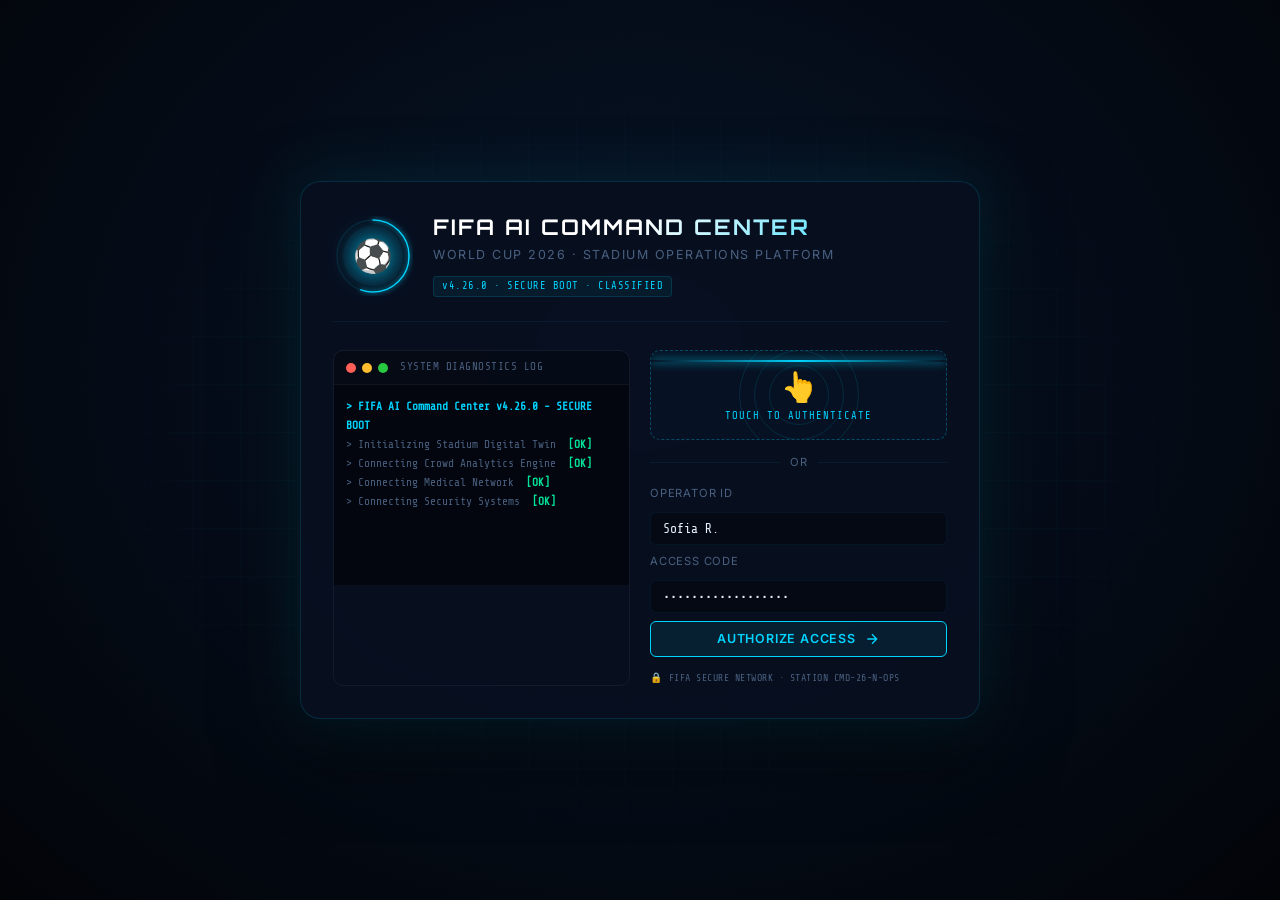
==== index.html @ 42878beb "first commit" ====
<!DOCTYPE html>
<html lang="en">
<head>
  <meta charset="UTF-8">
  <meta name="viewport" content="width=device-width, initial-scale=1.0">
  <meta name="description" content="FIFA AI Command Center — Intelligent Stadium Operations Platform for FIFA World Cup 2026. Real-time AI-powered crowd analytics, security, emergency response, and fan services.">
  <meta name="theme-color" content="#050811">
  <title>FIFA AI Command Center · Stadium Operations Platform 2026</title>
  <link rel="stylesheet" href="./css/style.css">
  <link rel="preconnect" href="https://fonts.googleapis.com">
  <link rel="preconnect" href="https://fonts.gstatic.com" crossorigin>
  <link href="https://fonts.googleapis.com/css2?family=Inter:wght@300;400;500;600;700;800&family=Share+Tech+Mono&family=Orbitron:wght@400;600;700;900&display=swap" rel="stylesheet">
</head>
<body>

  <!-- ============================================ -->
  <!-- BOOT SEQUENCE OVERLAY -->
  <!-- ============================================ -->
  <div id="boot-screen" class="boot-screen" role="dialog" aria-modal="true" aria-label="System authentication">
    <div class="boot-bg-grid" aria-hidden="true"></div>
    <div class="boot-particles" aria-hidden="true" id="boot-particles"></div>

    <div class="boot-container">
      <!-- Header -->
      <div class="boot-header">
        <div class="boot-logo-ring" aria-hidden="true">
          <div class="boot-logo-inner">
            <span class="boot-logo-icon">⚽</span>
          </div>
          <svg class="boot-ring-svg" viewBox="0 0 120 120" aria-hidden="true">
            <circle cx="60" cy="60" r="54" class="boot-ring-track"/>
            <circle cx="60" cy="60" r="54" class="boot-ring-progress" id="boot-ring-progress"/>
          </svg>
        </div>
        <div class="boot-header-text">
          <h1 class="boot-title">FIFA AI COMMAND CENTER</h1>
          <p class="boot-subtitle">WORLD CUP 2026 · STADIUM OPERATIONS PLATFORM</p>
          <div class="boot-version-tag">v4.26.0 · SECURE BOOT · CLASSIFIED</div>
        </div>
      </div>

      <!-- Body: Terminal + Controls -->
      <div class="boot-body">
        <!-- Terminal log -->
        <div class="boot-terminal-wrapper">
          <div class="boot-terminal-header">
            <span class="terminal-dot red"></span>
            <span class="terminal-dot yellow"></span>
            <span class="terminal-dot green"></span>
            <span class="terminal-title">SYSTEM DIAGNOSTICS LOG</span>
          </div>
          <div class="boot-terminal" id="boot-log-terminal" role="log" aria-live="polite">
            <div class="terminal-init-line">&gt; FIFA Security Module initialized. Awaiting biometric authorization...</div>
          </div>
        </div>

        <!-- Auth controls -->
        <div class="boot-controls-wrapper">
          <!-- Biometric scanner -->
          <button class="biometric-scanner-btn" id="boot-biometric-btn" aria-label="Activate biometric fingerprint scanner to authorize access">
            <div class="biometric-rings" aria-hidden="true">
              <div class="bio-ring bio-ring-1"></div>
              <div class="bio-ring bio-ring-2"></div>
              <div class="bio-ring bio-ring-3"></div>
            </div>
            <span class="scan-finger-icon" aria-hidden="true">👆</span>
            <div class="scanner-bar" aria-hidden="true"></div>
            <span class="scanner-text">TOUCH TO AUTHENTICATE</span>
          </button>

          <div class="boot-divider">
            <span>OR</span>
          </div>

          <!-- Manual login -->
          <form class="boot-form" id="boot-login-form" aria-label="Manual operator login">
            <label class="boot-form-label" for="boot-username">Operator ID</label>
            <input type="text" id="boot-username" class="boot-input" placeholder="Enter operator ID" value="Sofia R." autocomplete="username" required>

            <label class="boot-form-label" for="boot-password">Access Code</label>
            <input type="password" id="boot-password" class="boot-input" placeholder="Enter access code" value="FIFA-2026-STAD-OPS" autocomplete="current-password" required>

            <button type="submit" class="boot-submit-btn" id="boot-authorize-btn">
              <span>AUTHORIZE ACCESS</span>
              <svg width="16" height="16" viewBox="0 0 24 24" fill="none" stroke="currentColor" stroke-width="2" aria-hidden="true">
                <path d="M5 12h14M12 5l7 7-7 7"/>
              </svg>
            </button>
          </form>

          <div class="boot-security-badge">
            <span>🔒</span>
            <span>FIFA SECURE NETWORK · STATION CMD-26-N-OPS</span>
          </div>
        </div>
      </div>
    </div>
  </div>

  <!-- ============================================ -->
  <!-- FLOATING NOTIFICATIONS TOASTER -->
  <!-- ============================================ -->
  <div id="notification-toaster" class="notification-toaster" aria-live="polite" aria-label="Live operational alerts"></div>

  <!-- Emergency alarm overlay -->
  <div id="alarm-overlay" class="emergency-alarm-overlay" aria-hidden="true"></div>

  <!-- ============================================ -->
  <!-- TOP NAVIGATION HEADER -->
  <!-- ============================================ -->
  <header class="layout-header" role="banner">
    <!-- Left: Logo + Brand -->
    <div class="logo-container">
      <div class="logo-icon" aria-hidden="true">
        <span>⚽</span>
      </div>
      <div class="logo-text-group">
        <span class="logo-text">FIFA AI Command Center</span>
        <span class="logo-tagline">Stadium Operations Platform</span>
      </div>
    </div>

    <!-- Center: Match + Stadium Info -->
    <div class="header-center" role="status" aria-label="Current match information">
      <div class="match-info-widget">
        <div class="live-pulse-dot" aria-hidden="true"></div>
        <div class="match-score-display">
          <span class="match-team">ARG</span>
          <span class="match-score" id="match-score-home">2</span>
          <span class="match-separator">–</span>
          <span class="match-score" id="match-score-away">2</span>
          <span class="match-team">FRA</span>
        </div>
        <div class="match-meta">
          <span id="match-minute-badge" class="match-minute">HT</span>
          <span class="match-venue">MetLife Stadium · NJ</span>
        </div>
      </div>

      <div class="header-center-divider" aria-hidden="true"></div>

      <div class="header-telemetry">
        <div class="header-tel-item">
          <span class="header-tel-label">TIME</span>
          <span class="header-tel-value mono" id="hud-clock">--:--:--</span>
        </div>
        <div class="header-tel-item">
          <span class="header-tel-label">WEATHER</span>
          <span class="header-tel-value" id="hud-weather">☀️ 24°C</span>
        </div>
        <div class="header-tel-item">
          <span class="header-tel-label">STATUS</span>
          <span class="header-tel-value" id="hud-system-status-badge">
            <span class="status-dot green" aria-hidden="true"></span>
            OPERATIONAL
          </span>
        </div>
      </div>
    </div>

    <!-- Right: Actions + Profile -->
    <div class="header-right">
      <button class="header-icon-btn" id="notif-bell" aria-label="View notifications" title="Notifications">
        <span aria-hidden="true">🔔</span>
        <span class="notification-badge" id="notif-badge" aria-label="3 unread notifications">3</span>
      </button>

      <button class="header-icon-btn" aria-label="System settings" title="Settings">
        <svg width="18" height="18" viewBox="0 0 24 24" fill="none" stroke="currentColor" stroke-width="1.5" aria-hidden="true">
          <circle cx="12" cy="12" r="3"/>
          <path d="M19.4 15a1.65 1.65 0 0 0 .33 1.82l.06.06a2 2 0 0 1-2.83 2.83l-.06-.06a1.65 1.65 0 0 0-1.82-.33 1.65 1.65 0 0 0-1 1.51V21a2 2 0 0 1-4 0v-.09A1.65 1.65 0 0 0 9 19.4a1.65 1.65 0 0 0-1.82.33l-.06.06a2 2 0 0 1-2.83-2.83l.06-.06A1.65 1.65 0 0 0 4.68 15a1.65 1.65 0 0 0-1.51-1H3a2 2 0 0 1 0-4h.09A1.65 1.65 0 0 0 4.6 9a1.65 1.65 0 0 0-.33-1.82l-.06-.06a2 2 0 0 1 2.83-2.83l.06.06A1.65 1.65 0 0 0 9 4.68a1.65 1.65 0 0 0 1-1.51V3a2 2 0 0 1 4 0v.09a1.65 1.65 0 0 0 1 1.51 1.65 1.65 0 0 0 1.82-.33l.06-.06a2 2 0 0 1 2.83 2.83l-.06.06A1.65 1.65 0 0 0 19.4 9a1.65 1.65 0 0 0 1.51 1H21a2 2 0 0 1 0 4h-.09a1.65 1.65 0 0 0-1.51 1z"/>
        </svg>
      </button>

      <div class="operator-profile" role="img" aria-label="Logged in as Lead Operator Sofia R.">
        <div class="operator-avatar" aria-hidden="true">SR</div>
        <div class="operator-info">
          <span class="operator-name">Sofia R.</span>
          <span class="operator-role">Lead Operator</span>
        </div>
      </div>
    </div>
  </header>

  <!-- ============================================ -->
  <!-- MAIN LAYOUT GRID -->
  <!-- ============================================ -->
  <div class="layout-container">

    <!-- LEFT SIDEBAR NAVIGATION -->
    <aside class="sidebar" aria-label="Operations Navigation Menu">
      <nav aria-label="Main navigation">
        <ul class="nav-list" role="list">
          <li class="nav-item active" data-tab="dashboard" role="listitem">
            <button aria-label="Dashboard Overview" aria-current="page">
              <span class="nav-icon" aria-hidden="true">
                <svg width="18" height="18" viewBox="0 0 24 24" fill="none" stroke="currentColor" stroke-width="1.5"><rect x="3" y="3" width="7" height="7"/><rect x="14" y="3" width="7" height="7"/><rect x="3" y="14" width="7" height="7"/><rect x="14" y="14" width="7" height="7"/></svg>
              </span>
              <span class="nav-label">Dashboard</span>
            </button>
          </li>
          <li class="nav-item" data-tab="crowd" role="listitem">
            <button aria-label="Crowd Intelligence module">
              <span class="nav-icon" aria-hidden="true">
                <svg width="18" height="18" viewBox="0 0 24 24" fill="none" stroke="currentColor" stroke-width="1.5"><path d="M17 21v-2a4 4 0 0 0-4-4H5a4 4 0 0 0-4 4v2"/><circle cx="9" cy="7" r="4"/><path d="M23 21v-2a4 4 0 0 0-3-3.87"/><path d="M16 3.13a4 4 0 0 1 0 7.75"/></svg>
              </span>
              <span class="nav-label">Crowd Intel</span>
              <span class="nav-alert-dot" aria-label="Alert" aria-hidden="true"></span>
            </button>
          </li>
          <li class="nav-item" data-tab="navigation" role="listitem">
            <button aria-label="Smart Navigation routing">
              <span class="nav-icon" aria-hidden="true">
                <svg width="18" height="18" viewBox="0 0 24 24" fill="none" stroke="currentColor" stroke-width="1.5"><polygon points="3,11 22,2 13,21 11,13 3,11"/></svg>
              </span>
              <span class="nav-label">Navigation</span>
            </button>
          </li>
          <li class="nav-item" data-tab="emergency" role="listitem">
            <button aria-label="Emergency Command Center">
              <span class="nav-icon" aria-hidden="true">
                <svg width="18" height="18" viewBox="0 0 24 24" fill="none" stroke="currentColor" stroke-width="1.5"><path d="M10.29 3.86L1.82 18a2 2 0 0 0 1.71 3h16.94a2 2 0 0 0 1.71-3L13.71 3.86a2 2 0 0 0-3.42 0z"/><line x1="12" y1="9" x2="12" y2="13"/><line x1="12" y1="17" x2="12.01" y2="17"/></svg>
              </span>
              <span class="nav-label">Emergency Ops</span>
            </button>
          </li>
          <li class="nav-item" data-tab="volunteer" role="listitem">
            <button aria-label="Volunteer Hub management">
              <span class="nav-icon" aria-hidden="true">
                <svg width="18" height="18" viewBox="0 0 24 24" fill="none" stroke="currentColor" stroke-width="1.5"><path d="M20.84 4.61a5.5 5.5 0 0 0-7.78 0L12 5.67l-1.06-1.06a5.5 5.5 0 0 0-7.78 7.78l1.06 1.06L12 21.23l7.78-7.78 1.06-1.06a5.5 5.5 0 0 0 0-7.78z"/></svg>
              </span>
              <span class="nav-label">Volunteer Hub</span>
            </button>
          </li>
          <li class="nav-item" data-tab="fan" role="listitem">
            <button aria-label="Fan Assistant AI chatbot">
              <span class="nav-icon" aria-hidden="true">
                <svg width="18" height="18" viewBox="0 0 24 24" fill="none" stroke="currentColor" stroke-width="1.5"><path d="M21 15a2 2 0 0 1-2 2H7l-4 4V5a2 2 0 0 1 2-2h14a2 2 0 0 1 2 2z"/></svg>
              </span>
              <span class="nav-label">Fan Assistant</span>
            </button>
          </li>
          <li class="nav-item" data-tab="translation" role="listitem">
            <button aria-label="AI Multi-language Translator">
              <span class="nav-icon" aria-hidden="true">
                <svg width="18" height="18" viewBox="0 0 24 24" fill="none" stroke="currentColor" stroke-width="1.5"><circle cx="12" cy="12" r="10"/><line x1="2" y1="12" x2="22" y2="12"/><path d="M12 2a15.3 15.3 0 0 1 4 10 15.3 15.3 0 0 1-4 10 15.3 15.3 0 0 1-4-10 15.3 15.3 0 0 1 4-10z"/></svg>
              </span>
              <span class="nav-label">AI Translator</span>
            </button>
          </li>
          <li class="nav-item" data-tab="sustainability" role="listitem">
            <button aria-label="Sustainability monitor">
              <span class="nav-icon" aria-hidden="true">
                <svg width="18" height="18" viewBox="0 0 24 24" fill="none" stroke="currentColor" stroke-width="1.5"><path d="M5 3l14 9-14 9V3z"/></svg>
              </span>
              <span class="nav-label">Sustainability</span>
            </button>
          </li>
          <li class="nav-item" data-tab="analytics" role="listitem">
            <button aria-label="Executive Analytics and Reports">
              <span class="nav-icon" aria-hidden="true">
                <svg width="18" height="18" viewBox="0 0 24 24" fill="none" stroke="currentColor" stroke-width="1.5"><line x1="18" y1="20" x2="18" y2="10"/><line x1="12" y1="20" x2="12" y2="4"/><line x1="6" y1="20" x2="6" y2="14"/></svg>
              </span>
              <span class="nav-label">Analytics</span>
            </button>
          </li>
          <li class="nav-item nav-item-settings" data-tab="settings" role="listitem">
            <button aria-label="System Configuration Settings">
              <span class="nav-icon" aria-hidden="true">
                <svg width="18" height="18" viewBox="0 0 24 24" fill="none" stroke="currentColor" stroke-width="1.5"><circle cx="12" cy="12" r="3"/><path d="M19.4 15a1.65 1.65 0 0 0 .33 1.82l.06.06a2 2 0 0 1-2.83 2.83l-.06-.06a1.65 1.65 0 0 0-1.82-.33 1.65 1.65 0 0 0-1 1.51V21a2 2 0 0 1-4 0v-.09A1.65 1.65 0 0 0 9 19.4a1.65 1.65 0 0 0-1.82.33l-.06.06a2 2 0 0 1-2.83-2.83l.06-.06A1.65 1.65 0 0 0 4.68 15a1.65 1.65 0 0 0-1.51-1H3a2 2 0 0 1 0-4h.09A1.65 1.65 0 0 0 4.6 9a1.65 1.65 0 0 0-.33-1.82l-.06-.06a2 2 0 0 1 2.83-2.83l.06.06A1.65 1.65 0 0 0 9 4.68a1.65 1.65 0 0 0 1-1.51V3a2 2 0 0 1 4 0v.09a1.65 1.65 0 0 0 1 1.51 1.65 1.65 0 0 0 1.82-.33l.06-.06a2 2 0 0 1 2.83 2.83l-.06.06A1.65 1.65 0 0 0 19.4 9a1.65 1.65 0 0 0 1.51 1H21a2 2 0 0 1 0 4h-.09a1.65 1.65 0 0 0-1.51 1z"/></svg>
              </span>
              <span class="nav-label">Settings</span>
            </button>
          </li>
        </ul>
      </nav>

      <!-- Sidebar bottom status -->
      <div class="sidebar-footer">
        <div class="sidebar-system-health">
          <div class="sys-health-item">
            <span class="sys-dot green" aria-hidden="true"></span>
            <span>AI Engine</span>
          </div>
          <div class="sys-health-item">
            <span class="sys-dot green" aria-hidden="true"></span>
            <span>Sensor Mesh</span>
          </div>
          <div class="sys-health-item">
            <span class="sys-dot yellow" aria-hidden="true"></span>
            <span>CCTV Feed</span>
          </div>
        </div>
      </div>
    </aside>

    <!-- MAIN VIEWPORT -->
    <main class="main-viewport" id="main-viewport">

      <!-- ============================================ -->
      <!-- MODULE: MAIN DASHBOARD -->
      <!-- ============================================ -->
      <section id="module-dashboard" class="viewport-module active" aria-label="Dashboard overview">

        <!-- Hero heading -->
        <div class="dashboard-hero" aria-labelledby="dashboard-title">
          <div class="dashboard-hero-text">
            <h2 id="dashboard-title" class="dashboard-heading">FIFA AI Command Center</h2>
            <p class="dashboard-subheading">AI-powered Stadium Operations Platform for FIFA World Cup 2026</p>
          </div>
          <div class="dashboard-hero-actions">
            <button class="action-btn primary" id="btn-gen-emergency" aria-label="Generate Emergency Plan">
              <svg width="14" height="14" viewBox="0 0 24 24" fill="none" stroke="currentColor" stroke-width="2" aria-hidden="true"><path d="M10.29 3.86L1.82 18a2 2 0 0 0 1.71 3h16.94a2 2 0 0 0 1.71-3L13.71 3.86a2 2 0 0 0-3.42 0z"/></svg>
              Emergency Plan
            </button>
            <button class="action-btn secondary" id="btn-announcement" aria-label="Create Announcement">
              <svg width="14" height="14" viewBox="0 0 24 24" fill="none" stroke="currentColor" stroke-width="2" aria-hidden="true"><polygon points="11 5 6 9 2 9 2 15 6 15 11 19 11 5"/><path d="M19.07 4.93a10 10 0 0 1 0 14.14M15.54 8.46a5 5 0 0 1 0 7.07"/></svg>
              Announcement
            </button>
            <button class="action-btn secondary" id="btn-heatmap" aria-label="View Crowd Heatmap">
              <svg width="14" height="14" viewBox="0 0 24 24" fill="none" stroke="currentColor" stroke-width="2" aria-hidden="true"><circle cx="12" cy="12" r="10"/><path d="M8 14s1.5 2 4 2 4-2 4-2"/><line x1="9" y1="9" x2="9.01" y2="9"/><line x1="15" y1="9" x2="15.01" y2="9"/></svg>
              Crowd Heatmap
            </button>
            <button class="action-btn secondary" id="btn-export" aria-label="Export Report">
              <svg width="14" height="14" viewBox="0 0 24 24" fill="none" stroke="currentColor" stroke-width="2" aria-hidden="true"><path d="M21 15v4a2 2 0 0 1-2 2H5a2 2 0 0 1-2-2v-4"/><polyline points="7 10 12 15 17 10"/><line x1="12" y1="15" x2="12" y2="3"/></svg>
              Export Report
            </button>
          </div>
        </div>

        <!-- Stadium Status Card + KPI Row -->
        <div class="stadium-status-row">
          <!-- Main Stadium Status -->
          <div class="stadium-status-card glass-card" aria-label="Stadium operational status">
            <div class="status-card-header">
              <div class="status-indicator-group">
                <span class="status-pulse green" aria-hidden="true"></span>
                <span class="status-label">Stadium Status</span>
              </div>
              <span class="status-value-badge green">OPERATIONAL</span>
            </div>
            <div class="status-metrics-grid">
              <div class="status-metric">
                <div class="status-metric-label">Match Starts In</div>
                <div class="status-metric-value mono" id="match-countdown">01:24:36</div>
              </div>
              <div class="status-metric">
                <div class="status-metric-label">Fans Inside</div>
                <div class="status-metric-value mono" id="fans-inside-count">68,450</div>
              </div>
              <div class="status-metric">
                <div class="status-metric-label">Capacity</div>
                <div class="status-metric-value mono">82,500</div>
              </div>
              <div class="status-metric">
                <div class="status-metric-label">Crowd Density</div>
                <div class="status-metric-value mono" id="density-pct">
                  <span id="density-val">78</span>%
                  <div class="density-bar">
                    <div class="density-fill" id="density-fill" style="width:78%"></div>
                  </div>
                </div>
              </div>
            </div>
          </div>

          <!-- KPI Cards -->
          <div class="kpi-strip" aria-label="Key Performance Indicators">
            <div class="kpi-card glass-card" tabindex="0" aria-label="Fans Inside: 68,450 — up trend">
              <div class="kpi-icon">👥</div>
              <div class="kpi-content">
                <div class="kpi-label">Fans Inside</div>
                <div class="kpi-value-big" id="kpi-fans">68,450</div>
                <div class="kpi-trend up">↑ +2.1%</div>
              </div>
              <svg class="kpi-sparkline" viewBox="0 0 60 30" aria-hidden="true">
                <polyline class="sparkline-line" points="0,25 10,20 20,22 30,15 40,18 50,10 60,8"/>
              </svg>
            </div>

            <div class="kpi-card glass-card" tabindex="0" aria-label="Active Gates: 5 of 6 operational">
              <div class="kpi-icon">🚪</div>
              <div class="kpi-content">
                <div class="kpi-label">Active Gates</div>
                <div class="kpi-value-big">5 / 6</div>
                <div class="kpi-trend warning">⚠ Gate F congested</div>
              </div>
              <div class="kpi-ring" aria-hidden="true">
                <svg viewBox="0 0 36 36">
                  <circle class="ring-bg" cx="18" cy="18" r="15.9"/>
                  <circle class="ring-fill green" cx="18" cy="18" r="15.9" stroke-dasharray="83 17"/>
                </svg>
                <span class="ring-label">83%</span>
              </div>
            </div>

            <div class="kpi-card glass-card" tabindex="0" aria-label="Medical Incidents: 0 active">
              <div class="kpi-icon">🚑</div>
              <div class="kpi-content">
                <div class="kpi-label">Medical Incidents</div>
                <div class="kpi-value-big ok" id="kpi-medical">0</div>
                <div class="kpi-trend ok">✓ All units ready</div>
              </div>
              <svg class="kpi-sparkline" viewBox="0 0 60 30" aria-hidden="true">
                <polyline class="sparkline-line green" points="0,28 10,28 20,28 30,5 40,28 50,28 60,28"/>
              </svg>
            </div>

            <div class="kpi-card glass-card" tabindex="0" aria-label="Security Alerts: 1 active">
              <div class="kpi-icon">🚓</div>
              <div class="kpi-content">
                <div class="kpi-label">Security Alerts</div>
                <div class="kpi-value-big warning" id="kpi-security">1</div>
                <div class="kpi-trend warning">↑ Gate F review</div>
              </div>
              <div class="kpi-ring" aria-hidden="true">
                <svg viewBox="0 0 36 36">
                  <circle class="ring-bg" cx="18" cy="18" r="15.9"/>
                  <circle class="ring-fill yellow" cx="18" cy="18" r="15.9" stroke-dasharray="15 85"/>
                </svg>
                <span class="ring-label">Low</span>
              </div>
            </div>

            <div class="kpi-card glass-card" tabindex="0" aria-label="Transport Status: 92% on-time">
              <div class="kpi-icon">🚆</div>
              <div class="kpi-content">
                <div class="kpi-label">Transport</div>
                <div class="kpi-value-big ok" id="kpi-transport">92%</div>
                <div class="kpi-trend ok">✓ Metro on schedule</div>
              </div>
              <svg class="kpi-sparkline" viewBox="0 0 60 30" aria-hidden="true">
                <polyline class="sparkline-line" points="0,20 10,22 20,18 30,15 40,12 50,14 60,10"/>
              </svg>
            </div>

            <div class="kpi-card glass-card" tabindex="0" aria-label="Energy Usage: 480 kW net draw">
              <div class="kpi-icon">⚡</div>
              <div class="kpi-content">
                <div class="kpi-label">Energy Usage</div>
                <div class="kpi-value-big mono" id="kpi-energy">480 kW</div>
                <div class="kpi-trend ok">Solar: 350 kW offset</div>
              </div>
              <div class="kpi-ring" aria-hidden="true">
                <svg viewBox="0 0 36 36">
                  <circle class="ring-bg" cx="18" cy="18" r="15.9"/>
                  <circle class="ring-fill blue" cx="18" cy="18" r="15.9" stroke-dasharray="58 42"/>
                </svg>
                <span class="ring-label">58%</span>
              </div>
            </div>

            <div class="kpi-card glass-card" tabindex="0" aria-label="Weather: Clear, 24 degrees Celsius">
              <div class="kpi-icon">🌤</div>
              <div class="kpi-content">
                <div class="kpi-label">Weather</div>
                <div class="kpi-value-big" id="kpi-weather">24°C</div>
                <div class="kpi-trend ok">Clear · Wind 12 km/h</div>
              </div>
              <svg class="kpi-sparkline" viewBox="0 0 60 30" aria-hidden="true">
                <polyline class="sparkline-line blue" points="0,15 10,14 20,16 30,15 40,13 50,15 60,14"/>
              </svg>
            </div>
          </div>
        </div>

        <!-- Main content row: Stadium Map + Logs + Timeline -->
        <div class="dashboard-main-grid">

          <!-- Stadium Digital Twin -->
          <div class="glass-card stadium-twin-card" aria-label="Interactive stadium digital twin">
            <div class="card-header">
              <div class="card-title">
                <span class="card-tag">TWIN</span>
                Stadium Digital Twin — Live Telemetry
              </div>
              <div class="card-header-actions">
                <span class="live-badge" aria-label="Live data">● LIVE</span>
              </div>
            </div>

            <div class="stadium-container">
              <svg class="stadium-svg" viewBox="0 0 600 600" role="img" aria-label="Interactive top-down stadium map showing gates and sections">
                <defs>
                  <radialGradient id="field-grad" cx="50%" cy="50%" r="50%">
                    <stop offset="0%" stop-color="#1a4a2e"/>
                    <stop offset="100%" stop-color="#143d26"/>
                  </radialGradient>
                  <filter id="gate-glow" x="-50%" y="-50%" width="200%" height="200%">
                    <feGaussianBlur stdDeviation="3" result="blur"/>
                    <feMerge><feMergeNode in="blur"/><feMergeNode in="SourceGraphic"/></feMerge>
                  </filter>
                  <!-- Animated crowd flow gradient -->
                  <linearGradient id="flow-grad-a" x1="0%" y1="0%" x2="100%" y2="0%">
                    <stop offset="0%" stop-color="transparent"/>
                    <stop offset="50%" stop-color="#00f0ff" stop-opacity="0.8"/>
                    <stop offset="100%" stop-color="transparent"/>
                  </linearGradient>
                </defs>

                <!-- Outer stadium ring -->
                <ellipse cx="300" cy="300" rx="265" ry="265" class="svg-outer-ring"/>
                <ellipse cx="300" cy="300" rx="240" ry="240" class="svg-inner-ring"/>

                <!-- Seating sections - Level 100 -->
                <path id="svg-sec-101" d="M 310 240 L 390 160 A 130 130 0 0 1 440 300 L 360 300 Z" class="svg-section-polygon"/>
                <path id="svg-sec-102" d="M 360 300 L 440 300 A 130 130 0 0 1 390 440 L 310 360 Z" class="svg-section-polygon"/>
                <path id="svg-sec-103" d="M 290 360 L 210 440 A 130 130 0 0 1 160 300 L 240 300 Z" class="svg-section-polygon"/>
                <path id="svg-sec-104" d="M 240 300 L 160 300 A 130 130 0 0 1 210 160 L 290 240 Z" class="svg-section-polygon"/>

                <!-- Seating sections - Level 200 -->
                <path id="svg-sec-201" d="M 210 150 A 140 140 0 0 1 390 150 L 410 120 A 180 180 0 0 0 190 120 Z" class="svg-section-polygon outer-section"/>
                <path id="svg-sec-202" d="M 450 170 A 140 140 0 0 1 450 430 L 490 470 A 180 180 0 0 0 490 130 Z" class="svg-section-polygon outer-section"/>
                <path id="svg-sec-203" d="M 390 450 A 140 140 0 0 1 210 450 L 190 480 A 180 180 0 0 0 410 480 Z" class="svg-section-polygon outer-section"/>
                <path id="svg-sec-204" d="M 150 430 A 140 140 0 0 1 150 170 L 110 130 A 180 180 0 0 0 110 470 Z" class="svg-section-polygon outer-section"/>

                <!-- Football pitch -->
                <rect x="225" y="248" width="150" height="104" fill="url(#field-grad)" rx="3" stroke="rgba(255,255,255,0.07)" stroke-width="1"/>
                <line x1="300" y1="248" x2="300" y2="352" stroke="rgba(255,255,255,0.07)" stroke-width="1"/>
                <circle cx="300" cy="300" r="28" fill="none" stroke="rgba(255,255,255,0.07)" stroke-width="1"/>
                <circle cx="300" cy="300" r="3" fill="rgba(255,255,255,0.15)"/>

                <!-- Animated crowd flow paths -->
                <path d="M 300 70 Q 370 150 440 300" class="flow-path" id="flow-path-a"/>
                <path d="M 300 70 Q 230 150 160 300" class="flow-path" id="flow-path-b"/>
                <path d="M 300 530 Q 370 450 440 300" class="flow-path" id="flow-path-c"/>
                <path d="M 300 530 Q 230 450 160 300" class="flow-path" id="flow-path-d"/>

                <!-- Navigation route path -->
                <path id="svg-nav-path" d="" class="navigation-path"/>

                <!-- POI Markers -->
                <text x="300" y="98" font-size="14" text-anchor="middle" class="svg-poi-marker" id="svg-poi-wc_north">🚽</text>
                <text x="300" y="502" font-size="14" text-anchor="middle" class="svg-poi-marker" id="svg-poi-wc_south">🚽</text>
                <text x="478" y="305" font-size="14" text-anchor="middle" class="svg-poi-marker" id="svg-poi-wc_east">🚽</text>
                <text x="122" y="305" font-size="14" text-anchor="middle" class="svg-poi-marker" id="svg-poi-wc_west">🚽</text>
                <text x="400" y="275" font-size="14" text-anchor="middle" class="svg-poi-marker" id="svg-poi-med_east">🏥</text>
                <text x="200" y="335" font-size="14" text-anchor="middle" class="svg-poi-marker" id="svg-poi-med_west">🏥</text>
                <text x="370" y="118" font-size="13" text-anchor="middle" class="svg-poi-marker" id="svg-poi-food_north">🍔</text>
                <text x="230" y="482" font-size="13" text-anchor="middle" class="svg-poi-marker" id="svg-poi-food_south">🍔</text>
                <text x="300" y="42" font-size="13" text-anchor="middle" class="svg-poi-marker" id="svg-poi-exit_north">🚪</text>
                <text x="300" y="562" font-size="13" text-anchor="middle" class="svg-poi-marker" id="svg-poi-exit_south">🚪</text>
                <text x="550" y="305" font-size="16" text-anchor="middle" class="svg-poi-marker" id="svg-poi-transport_metro">🚇</text>
                <text x="50" y="305" font-size="16" text-anchor="middle" class="svg-poi-marker" id="svg-poi-transport_bus">🚌</text>

                <!-- Gate Nodes -->
                <g id="svg-gate-A" class="svg-gate-group" tabindex="0" role="button" aria-label="Gate A - North - Low congestion">
                  <circle cx="300" cy="70" r="16" class="svg-gate-glow" fill="var(--neon-green)" opacity="0.2"/>
                  <circle cx="300" cy="70" r="11" class="svg-gate-point" fill="var(--neon-green)" filter="url(#gate-glow)"/>
                  <text x="300" y="74" class="svg-gate-label">A</text>
                </g>
                <g id="svg-gate-B" class="svg-gate-group" tabindex="0" role="button" aria-label="Gate B - North-East - High congestion">
                  <circle cx="460" cy="140" r="16" class="svg-gate-glow" fill="var(--neon-orange)" opacity="0.25"/>
                  <circle cx="460" cy="140" r="11" class="svg-gate-point" fill="var(--neon-orange)" filter="url(#gate-glow)"/>
                  <text x="460" y="144" class="svg-gate-label">B</text>
                </g>
                <g id="svg-gate-C" class="svg-gate-group" tabindex="0" role="button" aria-label="Gate C - South-East - Moderate congestion">
                  <circle cx="460" cy="460" r="16" class="svg-gate-glow" fill="var(--neon-yellow)" opacity="0.25"/>
                  <circle cx="460" cy="460" r="11" class="svg-gate-point" fill="var(--neon-yellow)" filter="url(#gate-glow)"/>
                  <text x="460" y="464" class="svg-gate-label">C</text>
                </g>
                <g id="svg-gate-D" class="svg-gate-group" tabindex="0" role="button" aria-label="Gate D - South - Low congestion">
                  <circle cx="300" cy="530" r="16" class="svg-gate-glow" fill="var(--neon-green)" opacity="0.2"/>
                  <circle cx="300" cy="530" r="11" class="svg-gate-point" fill="var(--neon-green)" filter="url(#gate-glow)"/>
                  <text x="300" y="534" class="svg-gate-label">D</text>
                </g>
                <g id="svg-gate-E" class="svg-gate-group" tabindex="0" role="button" aria-label="Gate E - South-West - Low congestion">
                  <circle cx="140" cy="460" r="16" class="svg-gate-glow" fill="var(--neon-green)" opacity="0.2"/>
                  <circle cx="140" cy="460" r="11" class="svg-gate-point" fill="var(--neon-green)" filter="url(#gate-glow)"/>
                  <text x="140" y="464" class="svg-gate-label">E</text>
                </g>
                <g id="svg-gate-F" class="svg-gate-group" tabindex="0" role="button" aria-label="Gate F - North-West - Critical congestion">
                  <circle cx="140" cy="140" r="16" class="svg-gate-glow" fill="var(--neon-red)" opacity="0.35"/>
                  <circle cx="140" cy="140" r="11" class="svg-gate-point gate-critical" fill="var(--neon-red)" filter="url(#gate-glow)"/>
                  <text x="140" y="144" class="svg-gate-label">F</text>
                </g>
              </svg>

              <!-- Gate tooltip overlay -->
              <div id="gate-tooltip" class="gate-tooltip" role="tooltip" aria-hidden="true">
                <div class="gate-tooltip-header">
                  <span class="gate-tooltip-name" id="tooltip-gate-name">Gate A</span>
                  <span class="gate-tooltip-status" id="tooltip-gate-status">NOMINAL</span>
                </div>
                <div class="gate-tooltip-body">
                  <div class="tooltip-metric"><span>Crowd</span><strong id="tooltip-crowd">—</strong></div>
                  <div class="tooltip-metric"><span>Queue Time</span><strong id="tooltip-queue">—</strong></div>
                  <div class="tooltip-metric"><span>Occupancy</span><strong id="tooltip-occ">—</strong></div>
                  <div class="tooltip-metric"><span>Security Level</span><strong id="tooltip-security">—</strong></div>
                  <div class="tooltip-metric"><span>Medical Team</span><strong id="tooltip-medical">—</strong></div>
                </div>
                <div class="gate-tooltip-ai" id="tooltip-ai-rec">
                  <span class="tooltip-ai-label">🤖 AI</span>
                  <span id="tooltip-ai-text">—</span>
                </div>
              </div>
            </div>

            <!-- Map legend -->
            <div class="map-legend" aria-label="Map legend">
              <span class="legend-item"><span class="legend-dot" style="background:var(--neon-green)"></span>Low</span>
              <span class="legend-item"><span class="legend-dot" style="background:var(--neon-yellow)"></span>Moderate</span>
              <span class="legend-item"><span class="legend-dot" style="background:var(--neon-orange)"></span>High</span>
              <span class="legend-item"><span class="legend-dot" style="background:var(--neon-red)"></span>Critical</span>
            </div>
          </div>

          <!-- Right column: Logs + CCTV + Timeline -->
          <div class="dashboard-right-col">

            <!-- Operations Command Logs -->
            <div class="glass-card logs-card">
              <div class="card-header">
                <div class="card-title">
                  <span class="card-tag">OPS</span>
                  Operations Command Log
                </div>
                <span class="live-badge">● LIVE</span>
              </div>
              <div class="hud-logs" id="hud-logs-wrapper" role="log" aria-live="polite" aria-label="Live operations log"></div>
            </div>

            <!-- CCTV Feeds -->
            <div class="glass-card cctv-card">
              <div class="card-header">
                <div class="card-title">
                  <span class="card-tag">CCTV</span>
                  Live Camera Analysis
                </div>
              </div>
              <div class="cameras-grid">
                <div class="camera-feed">
                  <div class="camera-scanline" aria-hidden="true"></div>
                  <div class="camera-overlay">
                    <span>CAM 02 · GATE F</span>
                    <span class="cam-fps">30.0 fps</span>
                  </div>
                  <svg viewBox="0 0 160 90" class="camera-video-mock" aria-hidden="true">
                    <rect width="160" height="90" fill="#060d1a"/>
                    <circle cx="40" cy="55" r="5" fill="#1e293b"/>
                    <circle cx="58" cy="52" r="5" fill="#1e293b"/>
                    <circle cx="76" cy="50" r="5" fill="#1e293b"/>
                    <circle cx="94" cy="53" r="5" fill="#1e293b"/>
                    <circle cx="112" cy="50" r="5" fill="var(--neon-red)" class="heatmap-pulse"/>
                    <circle cx="128" cy="54" r="5" fill="var(--neon-red)" class="heatmap-pulse"/>
                  </svg>
                  <div class="camera-analysis alert">⚠ BOTTLENECK DETECTED</div>
                </div>
                <div class="camera-feed">
                  <div class="camera-scanline" aria-hidden="true"></div>
                  <div class="camera-overlay">
                    <span>CAM 05 · GATE B</span>
                    <span class="cam-fps">30.0 fps</span>
                  </div>
                  <svg viewBox="0 0 160 90" class="camera-video-mock" aria-hidden="true">
                    <rect width="160" height="90" fill="#060d1a"/>
                    <circle cx="45" cy="48" r="5" fill="#1e293b"/>
                    <circle cx="65" cy="52" r="5" fill="#1e293b"/>
                    <circle cx="85" cy="47" r="5" fill="#1e293b"/>
                    <circle cx="105" cy="50" r="5" fill="var(--neon-orange)"/>
                    <circle cx="125" cy="48" r="5" fill="var(--neon-orange)"/>
                  </svg>
                  <div class="camera-analysis warn">QUEUE &gt; 12 MIN</div>
                </div>
              </div>
            </div>

            <!-- Live Event Timeline -->
            <div class="glass-card timeline-card">
              <div class="card-header">
                <div class="card-title">
                  <span class="card-tag">LOG</span>
                  Live Event Timeline
                </div>
              </div>
              <div class="event-timeline" id="event-timeline" role="log" aria-live="polite" aria-label="Live event timeline"></div>
            </div>
          </div>
        </div>

        <!-- Quick Actions Footer Row -->
        <div class="quick-actions-bar glass-card" role="group" aria-label="Quick action buttons">
          <span class="qa-label">⚡ Quick Actions</span>
          <div class="qa-buttons">
            <button class="qa-btn" id="qa-emergency" aria-label="Generate Emergency Plan">
              <svg width="13" height="13" viewBox="0 0 24 24" fill="none" stroke="currentColor" stroke-width="2" aria-hidden="true"><path d="M10.29 3.86L1.82 18a2 2 0 0 0 1.71 3h16.94a2 2 0 0 0 1.71-3L13.71 3.86a2 2 0 0 0-3.42 0z"/></svg>
              Generate Emergency Plan
            </button>
            <button class="qa-btn" id="qa-announce" aria-label="Create Announcement">
              <svg width="13" height="13" viewBox="0 0 24 24" fill="none" stroke="currentColor" stroke-width="2" aria-hidden="true"><polygon points="11 5 6 9 2 9 2 15 6 15 11 19 11 5"/></svg>
              Create Announcement
            </button>
            <button class="qa-btn" id="qa-heatmap" aria-label="View Crowd Heatmap">
              <svg width="13" height="13" viewBox="0 0 24 24" fill="none" stroke="currentColor" stroke-width="2" aria-hidden="true"><path d="M21 10c0 7-9 13-9 13s-9-6-9-13a9 9 0 0 1 18 0z"/></svg>
              View Crowd Heatmap
            </button>
            <button class="qa-btn" id="qa-medical" aria-label="Locate Medical Team">
              <svg width="13" height="13" viewBox="0 0 24 24" fill="none" stroke="currentColor" stroke-width="2" aria-hidden="true"><path d="M3 9l9-7 9 7v11a2 2 0 0 1-2 2H5a2 2 0 0 1-2-2z"/><polyline points="9 22 9 12 15 12 15 22"/></svg>
              Locate Medical Team
            </button>
            <button class="qa-btn" id="qa-translate" aria-label="Translate Announcement">
              <svg width="13" height="13" viewBox="0 0 24 24" fill="none" stroke="currentColor" stroke-width="2" aria-hidden="true"><circle cx="12" cy="12" r="10"/><line x1="2" y1="12" x2="22" y2="12"/></svg>
              Translate Announcement
            </button>
            <button class="qa-btn" id="qa-export" aria-label="Export Report">
              <svg width="13" height="13" viewBox="0 0 24 24" fill="none" stroke="currentColor" stroke-width="2" aria-hidden="true"><path d="M21 15v4a2 2 0 0 1-2 2H5a2 2 0 0 1-2-2v-4"/><polyline points="7 10 12 15 17 10"/></svg>
              Export Report
            </button>
          </div>
        </div>
      </section>

      <!-- ============================================ -->
      <!-- MODULE: CROWD INTELLIGENCE -->
      <!-- ============================================ -->
      <section id="module-crowd" class="viewport-module" aria-label="Crowd Intelligence">
        <div class="module-header">
          <h2 class="module-title">Crowd Flow Control Desk</h2>
          <span class="module-subtitle">Real-time ingress analytics across all stadium gates</span>
        </div>
        <div class="dashboard-grid">
          <div class="glass-card">
            <div class="card-header">
              <div class="card-title"><span class="card-tag">GATES</span> Active Entrance Telemetry</div>
            </div>
            <div class="gates-list">
              <div class="gate-row">
                <div class="gate-info"><span class="gate-color-dot green"></span><span>Gate A — North</span></div>
                <div class="gate-bar-wrapper"><div class="gate-bar" style="width:35%"></div></div>
                <span id="gate-badge-A" class="status-tag green">3m wait</span>
              </div>
              <div class="gate-row">
                <div class="gate-info"><span class="gate-color-dot orange"></span><span>Gate B — North-East</span></div>
                <div class="gate-bar-wrapper"><div class="gate-bar orange" style="width:80%"></div></div>
                <span id="gate-badge-B" class="status-tag orange">12m wait</span>
              </div>
              <div class="gate-row">
                <div class="gate-info"><span class="gate-color-dot yellow"></span><span>Gate C — South-East</span></div>
                <div class="gate-bar-wrapper"><div class="gate-bar yellow" style="width:55%"></div></div>
                <span id="gate-badge-C" class="status-tag yellow">7m wait</span>
              </div>
              <div class="gate-row">
                <div class="gate-info"><span class="gate-color-dot green"></span><span>Gate D — South</span></div>
                <div class="gate-bar-wrapper"><div class="gate-bar" style="width:20%"></div></div>
                <span id="gate-badge-D" class="status-tag green">2m wait</span>
              </div>
              <div class="gate-row">
                <div class="gate-info"><span class="gate-color-dot green"></span><span>Gate E — South-West</span></div>
                <div class="gate-bar-wrapper"><div class="gate-bar" style="width:42%"></div></div>
                <span id="gate-badge-E" class="status-tag green">4m wait</span>
              </div>
              <div class="gate-row critical-row">
                <div class="gate-info"><span class="gate-color-dot red"></span><span>Gate F — North-West</span></div>
                <div class="gate-bar-wrapper"><div class="gate-bar red" style="width:95%"></div></div>
                <span id="gate-badge-F" class="status-tag red">16m wait ⚠</span>
              </div>
            </div>
            <div id="crowd-detail-panel" style="margin-top:16px; padding-top:14px; border-top:1px solid rgba(255,255,255,0.06)"></div>
          </div>
          <div class="glass-card">
            <div class="card-header">
              <div class="card-title"><span class="card-tag">AGENT</span> Crowd AI Agent Reasoning</div>
            </div>
            <div id="crowd-ai-report" style="font-size:0.92rem; line-height:1.6; min-height:120px;"></div>
            <div class="action-box" style="margin-top:auto">
              <p>Click gates on the map to focus AI analysis on specific entrances.</p>
            </div>
          </div>
        </div>
      </section>

      <!-- ============================================ -->
      <!-- MODULE: SMART NAVIGATION -->
      <!-- ============================================ -->
      <section id="module-navigation" class="viewport-module" aria-label="Smart Navigation">
        <div class="module-header">
          <h2 class="module-title">Smart Navigation Dashboard</h2>
          <span class="module-subtitle">AI-optimized indoor routing with accessibility support</span>
        </div>
        <div class="dashboard-grid">
          <div class="glass-card">
            <div class="card-header">
              <div class="card-title"><span class="card-tag">PATH</span> Pathfinding Configuration</div>
            </div>
            <div style="display:flex; flex-direction:column; gap:16px;">
              <div style="display:flex; flex-direction:column; gap:6px;">
                <label for="nav-start-select" style="font-size:0.8rem; color:var(--text-muted); text-transform:uppercase; letter-spacing:0.5px;">Start Node</label>
                <select id="nav-start-select" class="themed-select"></select>
              </div>
              <div style="display:flex; flex-direction:column; gap:6px;">
                <label for="nav-end-select" style="font-size:0.8rem; color:var(--text-muted); text-transform:uppercase; letter-spacing:0.5px;">Destination</label>
                <select id="nav-end-select" class="themed-select"></select>
              </div>
              <div class="toggle-row">
                <span>♿ Wheelchair / Elevator Routing Only</span>
                <label class="toggle-switch">
                  <input type="checkbox" id="nav-access-toggle">
                  <span class="toggle-slider"></span>
                </label>
              </div>
            </div>
          </div>
          <div class="glass-card" id="nav-summary-panel"></div>
        </div>
      </section>

      <!-- ============================================ -->
      <!-- MODULE: EMERGENCY OPS -->
      <!-- ============================================ -->
      <section id="module-emergency" class="viewport-module" aria-label="Emergency Operations Center">
        <div class="module-header">
          <h2 class="module-title" style="color:var(--neon-red)">Incident Simulation Desk</h2>
          <button id="emergency-clear-btn" class="action-btn" style="border-color:var(--neon-green); color:var(--neon-green);">✓ Clear All Alarms</button>
        </div>
        <div class="emergency-grid" role="group" aria-label="Emergency incident types">
          <button class="emergency-btn" data-incident="fire" aria-label="Simulate fire hazard"><span>🔥</span>Fire Hazard</button>
          <button class="emergency-btn" data-incident="medical" aria-label="Simulate medical crisis"><span>❤️</span>Medical Crisis</button>
          <button class="emergency-btn" data-incident="security" aria-label="Simulate security breach"><span>🛡️</span>Security Breach</button>
          <button class="emergency-btn" data-incident="lost_child" aria-label="Simulate lost child"><span>👶</span>Lost Child</button>
          <button class="emergency-btn" data-incident="power" aria-label="Simulate power outage"><span>⚡</span>Power Outage</button>
          <button class="emergency-btn" data-incident="panic" aria-label="Simulate crowd panic"><span>📢</span>Crowd Panic</button>
        </div>
        <div class="dashboard-grid">
          <div class="glass-card" id="emergency-incident-status"></div>
          <div style="display:flex; flex-direction:column; gap:16px;">
            <div class="glass-card" style="flex:1;">
              <div class="card-header"><div class="card-title"><span class="card-tag">TACT</span> Response Action Checklist</div></div>
              <div id="emergency-action-plan"></div>
            </div>
            <div class="glass-card">
              <div class="card-header"><div class="card-title"><span class="card-tag">PA</span> Broadcast Announcement Script</div></div>
              <div id="emergency-pa-script"></div>
            </div>
          </div>
        </div>
      </section>

      <!-- ============================================ -->
      <!-- MODULE: VOLUNTEER HUB -->
      <!-- ============================================ -->
      <section id="module-volunteer" class="viewport-module" aria-label="Volunteer Hub">
        <div class="module-header">
          <h2 class="module-title">Volunteer Logistics Board</h2>
          <span class="module-subtitle">Steward assignments, shift duty tracking, and equipment status</span>
        </div>
        <div class="volunteer-grid">
          <div class="glass-card">
            <div class="card-header"><div class="card-title"><span class="card-tag">TASK</span> Shift Duty Assignments</div></div>
            <div class="task-list-wrapper" id="volunteer-task-list"></div>
          </div>
          <div style="display:flex; flex-direction:column; gap:16px;">
            <div class="glass-card">
              <div class="card-header"><div class="card-title"><span class="card-tag">CHAT</span> Equipment AI Troubleshooter</div></div>
              <form id="vol-trouble-form" style="display:flex; gap:8px; margin-bottom:12px;">
                <input type="text" id="vol-trouble-input" placeholder="e.g. 'scanner offline', 'radio static'..." class="themed-input" aria-label="Describe equipment issue">
                <button type="submit" class="action-btn primary" style="white-space:nowrap; padding:0 14px;">Solve</button>
              </form>
              <div id="vol-trouble-result"></div>
            </div>
            <div class="glass-card" style="flex:1;">
              <div class="card-header"><div class="card-title"><span class="card-tag">ROST</span> Staff Roster</div></div>
              <div id="volunteer-roster" style="max-height:220px; overflow-y:auto;"></div>
            </div>
            <div class="glass-card">
              <div class="card-header"><div class="card-title"><span class="card-tag">HARD</span> Equipment Status</div></div>
              <div id="volunteer-equipment"></div>
            </div>
          </div>
        </div>
      </section>

      <!-- ============================================ -->
      <!-- MODULE: FAN ASSISTANT -->
      <!-- ============================================ -->
      <section id="module-fan" class="viewport-module" aria-label="Fan Assistant">
        <div class="module-header">
          <h2 class="module-title">Fan Q&amp;A Assistant</h2>
          <span class="module-subtitle">AI-powered spectator support in multiple languages</span>
        </div>
        <div class="dashboard-grid">
          <div class="glass-card" style="display:flex; flex-direction:column; height:420px; padding:0;">
            <div class="card-header" style="padding:16px; margin-bottom:0;">
              <div class="card-title"><span class="card-tag">CHAT</span> AI Spectator Chatbot</div>
              <div style="display:flex; align-items:center; gap:8px;">
                <label for="fan-speech-toggle" style="font-size:0.75rem; color:var(--text-muted);">🔊 TTS</label>
                <label class="toggle-switch" style="width:34px; height:18px;">
                  <input type="checkbox" id="fan-speech-toggle">
                  <span class="toggle-slider"></span>
                </label>
              </div>
            </div>
            <div class="ai-chat-history" id="fan-chat-messages" style="flex-grow:1;" role="log" aria-live="polite"></div>
            <form class="ai-input-form" id="fan-chat-form">
              <input type="text" class="themed-input" id="fan-chat-input" placeholder="Ask anything: 'wheelchair gate', 'nearest washroom'..." aria-label="Ask the Fan AI Assistant">
              <button class="ai-send-btn" type="submit" aria-label="Send">➔</button>
            </form>
          </div>
          <div class="glass-card" style="display:flex; flex-direction:column;">
            <div class="card-header"><div class="card-title"><span class="card-tag">PRESET</span> Quick Questions</div></div>
            <div style="display:flex; flex-direction:column; gap:8px; flex:1;">
              <button class="quick-question-btn" aria-label="Nearest washroom">🚽 Nearest washroom location</button>
              <button class="quick-question-btn" aria-label="Vegetarian food">🥗 Vegetarian food concessions</button>
              <button class="quick-question-btn" aria-label="Wheelchair gates">♿ Wheelchair access gates</button>
              <button class="quick-question-btn" aria-label="Report lost child">👶 Report lost child</button>
              <button class="quick-question-btn" aria-label="Parking details">🚗 Parking garage info</button>
              <button class="quick-question-btn" aria-label="Find seat">🏟️ Find my seat section</button>
              <button class="quick-question-btn" aria-label="Medical help">🏥 Medical assistance</button>
            </div>
            <div class="action-box" style="margin-top:12px;">
              <p>TTS synthesizes speech for assistive screen-readers automatically.</p>
            </div>
          </div>
        </div>
      </section>

      <!-- ============================================ -->
      <!-- MODULE: AI TRANSLATOR -->
      <!-- ============================================ -->
      <section id="module-translation" class="viewport-module" aria-label="AI Translator">
        <div class="module-header">
          <h2 class="module-title">Multi-Language Broadcast Desk</h2>
          <span class="module-subtitle">Real-time PA announcement translation for 7+ languages</span>
        </div>
        <div class="dashboard-grid">
          <div class="glass-card" style="display:flex; flex-direction:column; gap:12px;">
            <div class="card-header"><div class="card-title"><span class="card-tag">SRC</span> English Bulletin Source</div></div>
            <textarea id="trans-source-text" class="themed-textarea" rows="6" aria-label="Enter announcement text in English to translate"></textarea>
            <div class="card-header" style="margin-top:8px;"><div class="card-title"><span class="card-tag">LANG</span> Target Language</div></div>
            <div class="lang-grid">
              <button class="lang-btn active" data-lang="es">Español</button>
              <button class="lang-btn" data-lang="fr">Français</button>
              <button class="lang-btn" data-lang="ar">العربية</button>
              <button class="lang-btn" data-lang="hi">हिन्दी</button>
              <button class="lang-btn" data-lang="pt">Português</button>
              <button class="lang-btn" data-lang="de">Deutsch</button>
              <button class="lang-btn" data-lang="ja">日本語</button>
            </div>
          </div>
          <div class="glass-card">
            <div class="card-header"><div class="card-title"><span class="card-tag">OUT</span> Translation Output</div></div>
            <div id="trans-result-panel" class="translation-result" tabindex="0" role="region" aria-live="polite" aria-label="Translated announcement"></div>
            <div class="action-box" style="margin-top:16px;">
              <p><strong>AI Note:</strong> Context-aware model active. Emergency announcements optimized for safety terminology.</p>
            </div>
          </div>
        </div>
      </section>

      <!-- ============================================ -->
      <!-- MODULE: SUSTAINABILITY -->
      <!-- ============================================ -->
      <section id="module-sustainability" class="viewport-module" aria-label="Sustainability Dashboard">
        <div class="module-header">
          <h2 class="module-title">Sustainability Operations</h2>
          <span class="module-subtitle">Clean energy tracking, water conservation, and eco-impact metrics</span>
        </div>
        <div class="sustainability-grid">
          <div class="glass-card">
            <div class="card-header"><div class="card-title"><span class="card-tag">POWR</span> Clean Power Balance</div></div>
            <div id="chart-energy-draw"></div>
          </div>
          <div style="display:flex; flex-direction:column; gap:16px;">
            <div class="glass-card">
              <div class="card-header"><div class="card-title"><span class="card-tag">KPI</span> Sustainability Metrics</div></div>
              <div style="display:grid; grid-template-columns:1fr 1fr; gap:12px;">
                <div class="stat-block"><span>Waste Recycled</span><strong style="color:var(--neon-green)">92%</strong></div>
                <div class="stat-block"><span>Water Saved</span><strong style="color:var(--neon-blue)">12.5k Gal</strong></div>
                <div class="stat-block"><span>CO₂ Offset</span><strong style="color:var(--neon-green)">4.2t</strong></div>
                <div class="stat-block"><span>Solar %</span><strong style="color:var(--neon-yellow)">42%</strong></div>
              </div>
            </div>
            <div class="glass-card" style="flex:1;">
              <div class="card-header"><div class="card-title"><span class="card-tag">ECO</span> AI Sustainability Directives</div></div>
              <div class="sustainability-log-list">
                <div class="sustainability-log-item"><span>[01]</span> Reduce brightness on Section E pitch spot grids by 10% during halftime.</div>
                <div class="sustainability-log-item"><span>[02]</span> Direct Lot P4 EV chargers to throttle draw during peak grid minutes.</div>
                <div class="sustainability-log-item"><span>[03]</span> Shift water reclamation pumps in South concourses to eco-cycle mode.</div>
                <div class="sustainability-log-item"><span>[04]</span> Activate passive cooling in Sections 201–204 via shade deployment.</div>
              </div>
            </div>
          </div>
        </div>
      </section>

      <!-- ============================================ -->
      <!-- MODULE: ANALYTICS -->
      <!-- ============================================ -->
      <section id="module-analytics" class="viewport-module" aria-label="Analytics and Reports">
        <div class="module-header">
          <h2 class="module-title">Executive Command Briefing</h2>
          <span class="module-subtitle">AI-generated analytics, trends, and executive summaries</span>
        </div>
        <div class="analytics-dashboard-grid">
          <div class="glass-card">
            <div class="card-header"><div class="card-title"><span class="card-tag">CURV</span> Attendance Density Trend</div></div>
            <div class="analytics-chart-container" id="chart-crowd-density"></div>
          </div>
          <div class="glass-card">
            <div class="card-header"><div class="card-title"><span class="card-tag">TRAN</span> Transit Wait Times</div></div>
            <div class="analytics-chart-container" id="chart-transport-times"></div>
          </div>
        </div>
        <div class="glass-card" style="margin-top:20px;">
          <div class="card-header"><div class="card-title"><span class="card-tag">SUMM</span> Generative Executive Brief</div></div>
          <div id="analytics-ai-report" style="line-height:1.6; font-size:0.92rem;"></div>
        </div>
      </section>

      <!-- ============================================ -->
      <!-- MODULE: SETTINGS -->
      <!-- ============================================ -->
      <section id="module-settings" class="viewport-module" aria-label="System Settings">
        <div class="module-header">
          <h2 class="module-title">Stadium OS Settings</h2>
          <span class="module-subtitle">System configuration, API bindings, and simulation controls</span>
        </div>
        <div class="dashboard-grid">
          <div class="glass-card">
            <div class="card-header"><div class="card-title"><span class="card-tag">CONF</span> API &amp; Network Configuration</div></div>
            <div class="settings-list">
              <div class="settings-row">
                <div class="settings-info">
                  <label for="set-api-key" class="settings-label">Encrypted API Key</label>
                  <span class="settings-desc">Secure non-hardcoded credential binding</span>
                </div>
                <input type="text" id="set-api-key" value="FIFA_AI_LOCAL_ORCHESTRATOR_v2.0" class="themed-input" style="width:220px; text-align:right;" disabled aria-label="API Key">
              </div>
              <div class="settings-row">
                <div class="settings-info">
                  <label for="set-endpoint" class="settings-label">Security Mesh Endpoint</label>
                  <span class="settings-desc">Internal stadium API node</span>
                </div>
                <input type="text" id="set-endpoint" value="https://api.fifa2026.internal/v1/ops" class="themed-input" style="width:220px; text-align:right;" disabled aria-label="API Endpoint">
              </div>
            </div>
          </div>
          <div class="glass-card">
            <div class="card-header"><div class="card-title"><span class="card-tag">SIM</span> Simulation Engine Controls</div></div>
            <div class="settings-list">
              <div class="settings-row">
                <div class="settings-info">
                  <span class="settings-label">Match Clock Multiplier</span>
                  <span class="settings-desc">Speeds up telemetry simulation ticks</span>
                </div>
                <div style="display:flex; gap:6px;">
                  <button class="speed-btn active" data-speed="1" aria-label="1x speed">1×</button>
                  <button class="speed-btn" data-speed="2" aria-label="2x speed">2×</button>
                  <button class="speed-btn" data-speed="5" aria-label="5x speed">5×</button>
                </div>
              </div>
            </div>
          </div>
        </div>
      </section>

    </main>

    <!-- ============================================ -->
    <!-- RIGHT PANEL: AI OPERATIONS ASSISTANT -->
    <!-- ============================================ -->
    <aside class="control-panel" aria-label="AI Operations Assistant">
      <div class="ai-panel-header">
        <span class="card-title">AI Operations Assistant</span>
      </div>

      <div class="ai-agent-tab-list" role="tablist" aria-label="AI Agent selector">
        <button class="ai-agent-tab active" data-agent="unified" role="tab" aria-selected="true">Unified</button>
        <button class="ai-agent-tab" data-agent="crowd" role="tab" aria-selected="false">Crowd</button>
        <button class="ai-agent-tab" data-agent="navigation" role="tab" aria-selected="false">Nav</button>
        <button class="ai-agent-tab" data-agent="emergency" role="tab" aria-selected="false">Safety</button>
        <button class="ai-agent-tab" data-agent="volunteer" role="tab" aria-selected="false">Staff</button>
        <button class="ai-agent-tab" data-agent="translation" role="tab" aria-selected="false">Translate</button>
        <button class="ai-agent-tab" data-agent="sustainability" role="tab" aria-selected="false">Eco</button>
        <button class="ai-agent-tab" data-agent="analytics" role="tab" aria-selected="false">Exec</button>
      </div>

      <div class="ai-agent-profile">
        <div class="ai-avatar" id="sidebar-ai-avatar">
          <div class="ai-avatar-glow" id="sidebar-ai-avatar-glow"></div>
          <span aria-hidden="true">🤖</span>
        </div>
        <div class="ai-meta">
          <div class="ai-name" id="sidebar-ai-name">Operations Orchestrator</div>
          <div class="ai-status" id="sidebar-ai-status">
            <span class="status-pulse green" aria-hidden="true"></span>
            ONLINE · IDLE
          </div>
        </div>
      </div>

      <!-- AI Insights cards -->
      <div class="ai-insights" id="ai-insights-panel">
        <div class="ai-insight-card warning" role="alert">
          <span class="insight-icon">⚠️</span>
          <div class="insight-content">
            <div class="insight-title">Gate B Congestion Predicted</div>
            <div class="insight-desc">Queue expected in 12 min. Redirect to Gate D.</div>
          </div>
        </div>
        <div class="ai-insight-card info">
          <span class="insight-icon">🌧</span>
          <div class="insight-content">
            <div class="insight-title">Rain Expected in 20 min</div>
            <div class="insight-desc">Cover concourses and prepare rain gear stations.</div>
          </div>
        </div>
        <div class="ai-insight-card ok">
          <span class="insight-icon">✅</span>
          <div class="insight-content">
            <div class="insight-title">Gate D Now Open</div>
            <div class="insight-desc">Additional capacity online. AI rerouting active.</div>
          </div>
        </div>
        <div class="ai-insight-card critical">
          <span class="insight-icon">🚑</span>
          <div class="insight-content">
            <div class="insight-title">Medical Response Slow</div>
            <div class="insight-desc">Unit M-3 response time 4 min above target.</div>
          </div>
        </div>
      </div>

      <div class="ai-chat-history" id="hud-assistant-chat" role="log" aria-live="polite" aria-label="AI agent conversation"></div>

      <form class="ai-input-form" id="hud-assistant-form">
        <input type="text" class="themed-input" id="hud-assistant-input" placeholder="Command active agent..." aria-label="Send prompt to AI agent">
        <button class="ai-send-btn" type="submit" aria-label="Send">➔</button>
      </form>
    </aside>

  </div>

  <!-- Sequential scripts — no ES modules to avoid CORS on file:// -->
  <script src="./js/utils.js"></script>
  <script src="./js/crowd.js"></script>
  <script src="./js/navigation.js"></script>
  <script src="./js/fan.js"></script>
  <script src="./js/emergency.js"></script>
  <script src="./js/volunteer.js"></script>
  <script src="./js/translation.js"></script>
  <script src="./js/analytics.js"></script>
  <script src="./js/app.js"></script>

</body>
</html>
---- css/style.css ----
/* ============================================================
   FIFA AI COMMAND CENTER — Design System & Style Sheet
   World Cup 2026 · Stadium Operations Platform
   ============================================================ */

@import url('https://fonts.googleapis.com/css2?family=Inter:wght@300;400;500;600;700;800&family=Share+Tech+Mono&family=Orbitron:wght@400;600;700&display=swap');

/* ============================================================
   DESIGN TOKENS
   ============================================================ */
:root {
  /* Color palette */
  --bg-void:        #030609;
  --bg-dark:        #050811;
  --bg-panel:       rgba(10, 18, 36, 0.60);
  --bg-panel-solid: #0c1525;
  --bg-card:        rgba(12, 22, 44, 0.65);
  --bg-hover:       rgba(0, 240, 255, 0.04);

  /* Brand accents */
  --neon-blue:      #00d4ff;
  --neon-blue-dim:  #0099cc;
  --neon-green:     #00e59b;
  --neon-yellow:    #f5c842;
  --neon-orange:    #ff8c42;
  --neon-red:       #ff3355;
  --neon-purple:    #a855f7;

  /* Text */
  --text-primary:   #e8f0fe;
  --text-secondary: #8da2c4;
  --text-muted:     #4a6080;
  --text-accent:    var(--neon-blue);

  /* Borders */
  --border-subtle:  rgba(0, 180, 255, 0.08);
  --border-glow:    rgba(0, 212, 255, 0.15);
  --border-active:  rgba(0, 212, 255, 0.35);

  /* Shadows */
  --shadow-card:    0 4px 24px rgba(0, 0, 0, 0.4), 0 0 0 1px var(--border-subtle);
  --shadow-glow:    0 0 20px rgba(0, 212, 255, 0.12);
  --shadow-hover:   0 8px 32px rgba(0, 0, 0, 0.5), 0 0 0 1px var(--border-glow);

  /* Typography */
  --font-sans:   'Inter', system-ui, sans-serif;
  --font-mono:   'Share Tech Mono', 'Courier New', monospace;
  --font-display:'Orbitron', sans-serif;

  /* Spacing */
  --radius-sm:  6px;
  --radius-md:  10px;
  --radius-lg:  14px;
  --radius-xl:  20px;

  /* Animation */
  --ease-out:    cubic-bezier(0.4, 0, 0.2, 1);
  --transition:  all 0.25s var(--ease-out);
  --transition-slow: all 0.45s var(--ease-out);

  /* Layout */
  --header-h:   62px;
  --sidebar-w:  220px;
  --panel-w:    340px;
}

/* ============================================================
   RESET & BASE
   ============================================================ */
*, *::before, *::after {
  box-sizing: border-box;
  margin: 0;
  padding: 0;
}

html { scroll-behavior: smooth; }

body {
  font-family: var(--font-sans);
  background: var(--bg-void);
  color: var(--text-primary);
  height: 100vh;
  overflow: hidden;
  display: flex;
  flex-direction: column;
  font-size: 14px;
  line-height: 1.5;
  -webkit-font-smoothing: antialiased;
}

/* Background noise texture */
body::before {
  content: '';
  position: fixed;
  inset: 0;
  background-image: url("data:image/svg+xml,%3Csvg xmlns='http://www.w3.org/2000/svg' width='4' height='4'%3E%3Crect width='1' height='1' fill='rgba(255,255,255,0.01)'/%3E%3C/svg%3E");
  pointer-events: none;
  z-index: 0;
}

/* Accessibility */
*:focus-visible {
  outline: 2px solid var(--neon-blue);
  outline-offset: 2px;
  border-radius: 3px;
}

/* Scrollbars */
::-webkit-scrollbar { width: 4px; height: 4px; }
::-webkit-scrollbar-track { background: transparent; }
::-webkit-scrollbar-thumb { background: rgba(0, 212, 255, 0.18); border-radius: 4px; }
::-webkit-scrollbar-thumb:hover { background: rgba(0, 212, 255, 0.4); }

button { cursor: pointer; font-family: var(--font-sans); border: none; background: none; }
input, select, textarea { font-family: var(--font-sans); }
ul, ol { list-style: none; }
a { color: inherit; text-decoration: none; }

.mono { font-family: var(--font-mono); }

/* ============================================================
   BOOT SCREEN
   ============================================================ */
.boot-screen {
  position: fixed;
  inset: 0;
  z-index: 99999;
  background: radial-gradient(ellipse at 50% 40%, #071428 0%, #020408 100%);
  display: flex;
  align-items: center;
  justify-content: center;
  transition: opacity 0.65s var(--ease-out);
}

.boot-screen.fade-out {
  opacity: 0;
  pointer-events: none;
}

/* Animated grid background */
.boot-bg-grid {
  position: absolute;
  inset: 0;
  background-image:
    linear-gradient(rgba(0, 212, 255, 0.04) 1px, transparent 1px),
    linear-gradient(90deg, rgba(0, 212, 255, 0.04) 1px, transparent 1px);
  background-size: 48px 48px;
  mask-image: radial-gradient(ellipse at center, black 30%, transparent 70%);
  animation: grid-drift 20s linear infinite;
}

@keyframes grid-drift {
  from { background-position: 0 0; }
  to   { background-position: 48px 48px; }
}

/* Floating particles */
.boot-particles {
  position: absolute;
  inset: 0;
  overflow: hidden;
  pointer-events: none;
}

.particle {
  position: absolute;
  width: 2px;
  height: 2px;
  border-radius: 50%;
  background: var(--neon-blue);
  opacity: 0;
  animation: particle-float linear infinite;
}

@keyframes particle-float {
  0%   { opacity: 0; transform: translateY(100vh) scale(0); }
  10%  { opacity: 0.6; }
  90%  { opacity: 0.4; }
  100% { opacity: 0; transform: translateY(-10vh) scale(1.5); }
}

/* Boot container */
.boot-container {
  position: relative;
  z-index: 1;
  width: 90%;
  max-width: 680px;
  background: rgba(8, 16, 32, 0.92);
  border: 1px solid var(--border-glow);
  border-radius: var(--radius-xl);
  padding: 32px;
  box-shadow: 0 0 60px rgba(0, 212, 255, 0.12), 0 30px 80px rgba(0,0,0,0.6);
  backdrop-filter: blur(20px);
  animation: boot-container-in 0.8s var(--ease-out) both;
}

@keyframes boot-container-in {
  from { opacity: 0; transform: translateY(20px) scale(0.97); }
  to   { opacity: 1; transform: translateY(0) scale(1); }
}

/* Boot header */
.boot-header {
  display: flex;
  align-items: center;
  gap: 20px;
  margin-bottom: 28px;
  padding-bottom: 24px;
  border-bottom: 1px solid var(--border-subtle);
}

/* Logo ring */
.boot-logo-ring {
  position: relative;
  width: 80px;
  height: 80px;
  flex-shrink: 0;
}

.boot-logo-inner {
  position: absolute;
  inset: 10px;
  border-radius: 50%;
  background: radial-gradient(circle, rgba(0, 212, 255, 0.15), rgba(0, 212, 255, 0.02));
  display: flex;
  align-items: center;
  justify-content: center;
  animation: logo-pulse 3s ease-in-out infinite;
}

.boot-logo-icon {
  font-size: 2rem;
  filter: drop-shadow(0 0 12px rgba(0, 212, 255, 0.8));
}

.boot-ring-svg {
  position: absolute;
  inset: 0;
  transform: rotate(-90deg);
}

.boot-ring-track {
  fill: none;
  stroke: rgba(0, 212, 255, 0.1);
  stroke-width: 2;
}

.boot-ring-progress {
  fill: none;
  stroke: var(--neon-blue);
  stroke-width: 2;
  stroke-linecap: round;
  stroke-dasharray: 0 339;
  transition: stroke-dasharray 0.3s linear;
  filter: drop-shadow(0 0 4px var(--neon-blue));
}

@keyframes logo-pulse {
  0%, 100% { box-shadow: 0 0 10px rgba(0, 212, 255, 0.2); }
  50%       { box-shadow: 0 0 24px rgba(0, 212, 255, 0.5); }
}

/* Boot header text */
.boot-header-text { flex: 1; }

.boot-title {
  font-family: var(--font-display);
  font-size: 1.35rem;
  font-weight: 700;
  letter-spacing: 2px;
  background: linear-gradient(135deg, #ffffff 40%, var(--neon-blue));
  -webkit-background-clip: text;
  -webkit-text-fill-color: transparent;
  background-clip: text;
  line-height: 1.2;
  margin-bottom: 6px;
}

.boot-subtitle {
  font-size: 0.78rem;
  color: var(--text-muted);
  text-transform: uppercase;
  letter-spacing: 1.5px;
  margin-bottom: 8px;
}

.boot-version-tag {
  display: inline-block;
  font-family: var(--font-mono);
  font-size: 0.65rem;
  color: var(--neon-blue);
  background: rgba(0, 212, 255, 0.06);
  border: 1px solid rgba(0, 212, 255, 0.15);
  border-radius: 4px;
  padding: 2px 8px;
  letter-spacing: 0.5px;
}

/* Boot body grid */
.boot-body {
  display: grid;
  grid-template-columns: 1fr 1fr;
  gap: 20px;
}

/* Terminal */
.boot-terminal-wrapper {
  border: 1px solid rgba(255,255,255,0.05);
  border-radius: var(--radius-md);
  overflow: hidden;
}

.boot-terminal-header {
  display: flex;
  align-items: center;
  gap: 6px;
  padding: 8px 12px;
  background: rgba(0,0,0,0.3);
  border-bottom: 1px solid rgba(255,255,255,0.04);
}

.terminal-dot {
  width: 10px;
  height: 10px;
  border-radius: 50%;
}
.terminal-dot.red    { background: #ff5f57; }
.terminal-dot.yellow { background: #febc2e; }
.terminal-dot.green  { background: #28c840; }

.terminal-title {
  margin-left: 6px;
  font-size: 0.68rem;
  color: var(--text-muted);
  font-family: var(--font-mono);
  letter-spacing: 0.5px;
}

.boot-terminal {
  background: rgba(0, 0, 0, 0.55);
  padding: 12px;
  height: 200px;
  overflow-y: auto;
  font-family: var(--font-mono);
  font-size: 0.7rem;
  line-height: 1.7;
  color: #6b8fa8;
}

.boot-terminal > div {
  animation: term-line-in 0.2s ease-out both;
}

.terminal-init-line { color: #5a7a94; }

@keyframes term-line-in {
  from { opacity: 0; transform: translateX(-4px); }
  to   { opacity: 1; transform: translateX(0); }
}

/* Boot controls */
.boot-controls-wrapper {
  display: flex;
  flex-direction: column;
  gap: 14px;
}

/* Biometric scanner */
.biometric-scanner-btn {
  position: relative;
  overflow: hidden;
  border: 1px dashed rgba(0, 212, 255, 0.3);
  border-radius: var(--radius-md);
  background: rgba(0, 212, 255, 0.02);
  color: var(--neon-blue);
  padding: 16px;
  display: flex;
  flex-direction: column;
  align-items: center;
  justify-content: center;
  gap: 6px;
  cursor: pointer;
  transition: var(--transition);
  min-height: 90px;
}

.biometric-scanner-btn:hover {
  border-color: rgba(0, 212, 255, 0.6);
  background: rgba(0, 212, 255, 0.05);
  box-shadow: 0 0 20px rgba(0, 212, 255, 0.1);
}

.biometric-rings {
  position: absolute;
  inset: 0;
  display: flex;
  align-items: center;
  justify-content: center;
}

.bio-ring {
  position: absolute;
  border-radius: 50%;
  border: 1px solid rgba(0, 212, 255, 0.12);
  animation: bio-expand 3s ease-out infinite;
}

.bio-ring-1 { width: 60px;  height: 60px;  animation-delay: 0s; }
.bio-ring-2 { width: 90px;  height: 90px;  animation-delay: 0.7s; }
.bio-ring-3 { width: 120px; height: 120px; animation-delay: 1.4s; }

@keyframes bio-expand {
  0%   { opacity: 0.4; transform: scale(0.8); }
  100% { opacity: 0;   transform: scale(1.3); }
}

.scan-finger-icon {
  font-size: 1.8rem;
  position: relative;
  z-index: 1;
  transition: var(--transition);
}

.scanner-bar {
  position: absolute;
  left: 0;
  width: 100%;
  height: 2px;
  background: linear-gradient(90deg, transparent, var(--neon-blue), transparent);
  box-shadow: 0 0 8px var(--neon-blue);
  top: 10%;
  animation: scan-idle 3.5s ease-in-out infinite;
  z-index: 2;
}

.scanner-text {
  font-size: 0.65rem;
  letter-spacing: 1px;
  position: relative;
  z-index: 1;
  font-family: var(--font-mono);
}

@keyframes scan-idle {
  0%   { top: 10%; }
  50%  { top: 85%; }
  100% { top: 10%; }
}

.biometric-scanner-btn.scanning {
  border-color: var(--neon-green);
  color: var(--neon-green);
  background: rgba(0, 229, 155, 0.04);
  box-shadow: 0 0 24px rgba(0, 229, 155, 0.2);
}

.biometric-scanner-btn.scanning .scanner-bar {
  background: linear-gradient(90deg, transparent, var(--neon-green), transparent);
  box-shadow: 0 0 10px var(--neon-green);
  animation: scan-active 0.8s ease-in-out infinite;
}

@keyframes scan-active {
  0%   { top: 8%; }
  50%  { top: 88%; }
  100% { top: 8%; }
}

/* Divider */
.boot-divider {
  display: flex;
  align-items: center;
  gap: 10px;
  font-size: 0.7rem;
  color: var(--text-muted);
  letter-spacing: 1px;
}

.boot-divider::before,
.boot-divider::after {
  content: '';
  flex: 1;
  height: 1px;
  background: var(--border-subtle);
}

/* Boot form */
.boot-form {
  display: flex;
  flex-direction: column;
  gap: 8px;
}

.boot-form-label {
  font-size: 0.7rem;
  color: var(--text-muted);
  text-transform: uppercase;
  letter-spacing: 0.8px;
  margin-bottom: 2px;
}

.boot-input {
  background: rgba(0, 0, 0, 0.35);
  border: 1px solid var(--border-subtle);
  border-radius: var(--radius-sm);
  color: var(--text-primary);
  padding: 8px 12px;
  font-size: 0.82rem;
  width: 100%;
  transition: var(--transition);
  font-family: var(--font-mono);
}

.boot-input:focus {
  outline: none;
  border-color: var(--border-active);
  box-shadow: 0 0 0 3px rgba(0, 212, 255, 0.08);
}

.boot-submit-btn {
  display: flex;
  align-items: center;
  justify-content: center;
  gap: 8px;
  padding: 9px 16px;
  border: 1px solid var(--neon-blue);
  border-radius: var(--radius-sm);
  background: rgba(0, 212, 255, 0.08);
  color: var(--neon-blue);
  font-size: 0.78rem;
  font-weight: 600;
  letter-spacing: 0.8px;
  text-transform: uppercase;
  transition: var(--transition);
}

.boot-submit-btn:hover {
  background: rgba(0, 212, 255, 0.15);
  box-shadow: 0 0 16px rgba(0, 212, 255, 0.2);
}

.boot-security-badge {
  display: flex;
  align-items: center;
  gap: 6px;
  font-size: 0.62rem;
  color: var(--text-muted);
  font-family: var(--font-mono);
  letter-spacing: 0.5px;
}

/* ============================================================
   NOTIFICATION TOASTER
   ============================================================ */
.notification-toaster {
  position: fixed;
  top: 80px;
  right: 20px;
  z-index: 9000;
  display: flex;
  flex-direction: column;
  gap: 10px;
  pointer-events: none;
}

.notif-toast {
  display: flex;
  align-items: flex-start;
  gap: 10px;
  background: rgba(10, 18, 36, 0.95);
  border: 1px solid var(--border-glow);
  border-radius: var(--radius-md);
  padding: 12px 16px;
  min-width: 280px;
  max-width: 320px;
  box-shadow: var(--shadow-glow), 0 8px 32px rgba(0,0,0,0.5);
  backdrop-filter: blur(12px);
  pointer-events: all;
  animation: toast-in 0.35s var(--ease-out) both;
  cursor: pointer;
}

.notif-toast.removing {
  animation: toast-out 0.3s var(--ease-out) both;
}

@keyframes toast-in {
  from { opacity: 0; transform: translateX(100%); }
  to   { opacity: 1; transform: translateX(0); }
}

@keyframes toast-out {
  from { opacity: 1; transform: translateX(0); }
  to   { opacity: 0; transform: translateX(110%); }
}

.notif-toast.critical { border-color: rgba(255, 51, 85, 0.4); }
.notif-toast.warning  { border-color: rgba(245, 200, 66, 0.3); }
.notif-toast.ok       { border-color: rgba(0, 229, 155, 0.3); }
.notif-toast.info     { border-color: var(--border-glow); }

.toast-icon { font-size: 1.2rem; flex-shrink: 0; margin-top: 1px; }

.toast-body { flex: 1; }

.toast-title {
  font-weight: 600;
  font-size: 0.82rem;
  margin-bottom: 2px;
}

.toast-desc {
  font-size: 0.75rem;
  color: var(--text-secondary);
  line-height: 1.4;
}

.toast-close {
  color: var(--text-muted);
  font-size: 0.9rem;
  cursor: pointer;
  padding: 2px;
  transition: var(--transition);
}

.toast-close:hover { color: var(--text-primary); }

/* ============================================================
   EMERGENCY ALARM OVERLAY
   ============================================================ */
.emergency-alarm-overlay {
  position: fixed;
  inset: 0;
  z-index: 8888;
  pointer-events: none;
  border: 3px solid transparent;
  transition: border-color 0.3s;
}

.emergency-alarm-overlay.active {
  border-color: var(--neon-red);
  box-shadow: inset 0 0 60px rgba(255, 51, 85, 0.15), 0 0 40px rgba(255, 51, 85, 0.1);
  animation: alarm-pulse 1.2s ease-in-out infinite;
}

@keyframes alarm-pulse {
  0%, 100% { opacity: 1; }
  50%       { opacity: 0.5; }
}

/* ============================================================
   TOP NAVIGATION HEADER
   ============================================================ */
.layout-header {
  height: var(--header-h);
  background: rgba(5, 10, 22, 0.9);
  border-bottom: 1px solid var(--border-subtle);
  backdrop-filter: blur(16px);
  display: flex;
  align-items: center;
  justify-content: space-between;
  padding: 0 20px;
  z-index: 500;
  flex-shrink: 0;
  gap: 16px;
}

/* Logo */
.logo-container {
  display: flex;
  align-items: center;
  gap: 12px;
  flex-shrink: 0;
}

.logo-icon {
  width: 38px;
  height: 38px;
  border-radius: var(--radius-md);
  background: linear-gradient(135deg, rgba(0, 212, 255, 0.2), rgba(0, 100, 200, 0.15));
  border: 1px solid var(--border-glow);
  display: flex;
  align-items: center;
  justify-content: center;
  font-size: 1.2rem;
  box-shadow: 0 0 12px rgba(0, 212, 255, 0.15);
}

.logo-text-group { display: flex; flex-direction: column; }

.logo-text {
  font-family: var(--font-display);
  font-size: 0.95rem;
  font-weight: 600;
  letter-spacing: 0.5px;
  color: var(--text-primary);
  line-height: 1.2;
}

.logo-tagline {
  font-size: 0.65rem;
  color: var(--text-muted);
  text-transform: uppercase;
  letter-spacing: 1px;
}

/* Header center: match widget */
.header-center {
  display: flex;
  align-items: center;
  gap: 20px;
  flex: 1;
  justify-content: center;
}

.match-info-widget {
  display: flex;
  align-items: center;
  gap: 10px;
  background: rgba(0, 0, 0, 0.3);
  border: 1px solid var(--border-subtle);
  border-radius: var(--radius-md);
  padding: 6px 14px;
}

.live-pulse-dot {
  width: 7px;
  height: 7px;
  border-radius: 50%;
  background: var(--neon-red);
  animation: live-blink 1.5s ease-in-out infinite;
  flex-shrink: 0;
}

@keyframes live-blink {
  0%, 100% { opacity: 1; box-shadow: 0 0 5px var(--neon-red); }
  50%       { opacity: 0.3; box-shadow: none; }
}

.match-score-display {
  display: flex;
  align-items: center;
  gap: 8px;
  font-family: var(--font-display);
  font-size: 1rem;
  font-weight: 600;
}

.match-team {
  font-size: 0.78rem;
  font-weight: 700;
  letter-spacing: 1.5px;
  color: var(--text-secondary);
}

.match-score {
  font-size: 1.1rem;
  color: var(--text-primary);
  min-width: 18px;
  text-align: center;
}

.match-separator {
  color: var(--text-muted);
  font-size: 0.85rem;
}

.match-meta {
  display: flex;
  align-items: center;
  gap: 8px;
  font-size: 0.7rem;
  color: var(--text-muted);
}

.match-minute {
  background: rgba(255, 51, 85, 0.15);
  border: 1px solid rgba(255, 51, 85, 0.3);
  border-radius: 4px;
  color: var(--neon-red);
  padding: 1px 6px;
  font-family: var(--font-mono);
  font-size: 0.68rem;
}

.match-venue { font-size: 0.68rem; }

.header-center-divider {
  width: 1px;
  height: 30px;
  background: var(--border-subtle);
}

.header-telemetry {
  display: flex;
  align-items: center;
  gap: 18px;
}

.header-tel-item {
  display: flex;
  flex-direction: column;
  align-items: center;
  gap: 1px;
}

.header-tel-label {
  font-size: 0.58rem;
  color: var(--text-muted);
  text-transform: uppercase;
  letter-spacing: 1px;
}

.header-tel-value {
  font-size: 0.82rem;
  font-weight: 600;
  color: var(--text-primary);
  display: flex;
  align-items: center;
  gap: 5px;
}

.status-dot {
  width: 6px;
  height: 6px;
  border-radius: 50%;
  animation: status-pulse 3s ease-in-out infinite;
}

.status-dot.green  { background: var(--neon-green);  box-shadow: 0 0 5px var(--neon-green); }
.status-dot.yellow { background: var(--neon-yellow); box-shadow: 0 0 5px var(--neon-yellow); }
.status-dot.red    { background: var(--neon-red);    box-shadow: 0 0 5px var(--neon-red); }

@keyframes status-pulse {
  0%, 100% { opacity: 1; }
  50%       { opacity: 0.5; }
}

/* Header right */
.header-right {
  display: flex;
  align-items: center;
  gap: 10px;
  flex-shrink: 0;
}

.header-icon-btn {
  width: 36px;
  height: 36px;
  border-radius: var(--radius-sm);
  background: rgba(255,255,255,0.04);
  border: 1px solid var(--border-subtle);
  display: flex;
  align-items: center;
  justify-content: center;
  color: var(--text-secondary);
  position: relative;
  transition: var(--transition);
  font-size: 0.95rem;
}

.header-icon-btn:hover {
  background: rgba(0, 212, 255, 0.08);
  border-color: var(--border-glow);
  color: var(--neon-blue);
}

.notification-badge {
  position: absolute;
  top: -4px;
  right: -4px;
  background: var(--neon-red);
  color: white;
  font-size: 0.58rem;
  font-weight: 700;
  min-width: 16px;
  height: 16px;
  border-radius: 8px;
  display: flex;
  align-items: center;
  justify-content: center;
  padding: 0 3px;
  border: 1px solid var(--bg-dark);
  animation: badge-pulse 2s ease-in-out infinite;
}

@keyframes badge-pulse {
  0%, 100% { transform: scale(1); }
  50%       { transform: scale(1.15); }
}

.operator-profile {
  display: flex;
  align-items: center;
  gap: 8px;
  background: rgba(255,255,255,0.03);
  border: 1px solid var(--border-subtle);
  border-radius: var(--radius-md);
  padding: 5px 12px 5px 6px;
}

.operator-avatar {
  width: 28px;
  height: 28px;
  border-radius: 50%;
  background: linear-gradient(135deg, var(--neon-blue), var(--neon-purple));
  display: flex;
  align-items: center;
  justify-content: center;
  font-size: 0.65rem;
  font-weight: 700;
  color: #000;
  flex-shrink: 0;
}

.operator-info {
  display: flex;
  flex-direction: column;
}

.operator-name {
  font-size: 0.78rem;
  font-weight: 600;
  line-height: 1.2;
}

.operator-role {
  font-size: 0.62rem;
  color: var(--text-muted);
}

/* ============================================================
   LAYOUT CONTAINER
   ============================================================ */
.layout-container {
  display: flex;
  flex: 1;
  overflow: hidden;
  position: relative;
}

/* ============================================================
   LEFT SIDEBAR
   ============================================================ */
.sidebar {
  width: var(--sidebar-w);
  background: rgba(5, 10, 22, 0.85);
  border-right: 1px solid var(--border-subtle);
  backdrop-filter: blur(12px);
  display: flex;
  flex-direction: column;
  flex-shrink: 0;
  overflow-y: auto;
  padding: 12px 0 0;
}

.nav-list {
  flex: 1;
  display: flex;
  flex-direction: column;
  gap: 2px;
  padding: 0 8px;
}

.nav-item button {
  width: 100%;
  display: flex;
  align-items: center;
  gap: 10px;
  padding: 9px 12px;
  border-radius: var(--radius-md);
  color: var(--text-muted);
  font-size: 0.82rem;
  font-weight: 500;
  transition: var(--transition);
  position: relative;
  text-align: left;
}

.nav-icon {
  width: 20px;
  height: 20px;
  display: flex;
  align-items: center;
  justify-content: center;
  flex-shrink: 0;
  opacity: 0.7;
  transition: var(--transition);
}

.nav-label { flex: 1; }

.nav-item button:hover {
  background: var(--bg-hover);
  color: var(--text-primary);
}

.nav-item button:hover .nav-icon { opacity: 1; color: var(--neon-blue); }

.nav-item.active button {
  background: rgba(0, 212, 255, 0.08);
  color: var(--neon-blue);
  border: 1px solid rgba(0, 212, 255, 0.12);
}

.nav-item.active .nav-icon {
  opacity: 1;
  color: var(--neon-blue);
}

/* Alert dot on nav item */
.nav-alert-dot {
  width: 7px;
  height: 7px;
  border-radius: 50%;
  background: var(--neon-orange);
  box-shadow: 0 0 6px var(--neon-orange);
  animation: alert-blink 2s ease-in-out infinite;
}

@keyframes alert-blink {
  0%, 100% { opacity: 1; }
  50%       { opacity: 0.4; }
}

.nav-item-settings {
  margin-top: auto;
}

/* Sidebar footer */
.sidebar-footer {
  padding: 12px;
  border-top: 1px solid var(--border-subtle);
  margin-top: 12px;
}

.sidebar-system-health {
  display: flex;
  flex-direction: column;
  gap: 6px;
}

.sys-health-item {
  display: flex;
  align-items: center;
  gap: 8px;
  font-size: 0.7rem;
  color: var(--text-muted);
}

.sys-dot {
  width: 6px;
  height: 6px;
  border-radius: 50%;
}
.sys-dot.green  { background: var(--neon-green);  }
.sys-dot.yellow { background: var(--neon-yellow); }
.sys-dot.red    { background: var(--neon-red);    }

/* ============================================================
   MAIN VIEWPORT
   ============================================================ */
.main-viewport {
  flex: 1;
  display: flex;
  flex-direction: column;
  overflow-y: auto;
  background: radial-gradient(ellipse at 50% 0%, rgba(0, 50, 100, 0.15) 0%, transparent 60%), var(--bg-dark);
  padding: 20px;
  gap: 16px;
  position: relative;
}

/* Module sections */
.viewport-module {
  display: none;
  flex-direction: column;
  gap: 16px;
  animation: module-in 0.3s var(--ease-out) both;
}

.viewport-module.active {
  display: flex;
}

@keyframes module-in {
  from { opacity: 0; transform: translateY(8px); }
  to   { opacity: 1; transform: translateY(0); }
}

/* ============================================================
   GLASS CARD COMPONENT
   ============================================================ */
.glass-card {
  background: var(--bg-card);
  border: 1px solid var(--border-subtle);
  border-radius: var(--radius-lg);
  padding: 18px;
  backdrop-filter: blur(8px);
  box-shadow: var(--shadow-card);
  transition: var(--transition-slow);
}

.glass-card:hover {
  border-color: var(--border-glow);
  box-shadow: var(--shadow-hover);
}

/* Card header */
.card-header {
  display: flex;
  align-items: center;
  justify-content: space-between;
  margin-bottom: 14px;
}

.card-title {
  display: flex;
  align-items: center;
  gap: 8px;
  font-size: 0.8rem;
  font-weight: 600;
  color: var(--text-secondary);
  text-transform: uppercase;
  letter-spacing: 0.5px;
}

.card-tag {
  font-family: var(--font-mono);
  font-size: 0.62rem;
  background: rgba(0, 212, 255, 0.1);
  color: var(--neon-blue);
  border: 1px solid rgba(0, 212, 255, 0.2);
  border-radius: 4px;
  padding: 1px 6px;
  letter-spacing: 0.5px;
}

.live-badge {
  font-family: var(--font-mono);
  font-size: 0.62rem;
  color: var(--neon-red);
  letter-spacing: 1px;
  animation: live-blink 1.5s ease-in-out infinite;
}

/* ============================================================
   DASHBOARD HERO
   ============================================================ */
.dashboard-hero {
  display: flex;
  align-items: center;
  justify-content: space-between;
  gap: 16px;
  flex-wrap: wrap;
}

.dashboard-heading {
  font-family: var(--font-display);
  font-size: 1.6rem;
  font-weight: 700;
  letter-spacing: 1px;
  background: linear-gradient(135deg, var(--text-primary) 40%, var(--neon-blue));
  -webkit-background-clip: text;
  -webkit-text-fill-color: transparent;
  background-clip: text;
  line-height: 1.2;
}

.dashboard-subheading {
  font-size: 0.82rem;
  color: var(--text-secondary);
  margin-top: 4px;
}

.dashboard-hero-actions {
  display: flex;
  align-items: center;
  gap: 8px;
  flex-wrap: wrap;
}

/* Action buttons */
.action-btn {
  display: inline-flex;
  align-items: center;
  gap: 6px;
  padding: 7px 14px;
  border-radius: var(--radius-sm);
  font-size: 0.78rem;
  font-weight: 500;
  transition: var(--transition);
  border: 1px solid transparent;
  white-space: nowrap;
}

.action-btn.primary {
  background: rgba(0, 212, 255, 0.12);
  border-color: rgba(0, 212, 255, 0.3);
  color: var(--neon-blue);
}

.action-btn.primary:hover {
  background: rgba(0, 212, 255, 0.2);
  box-shadow: 0 0 16px rgba(0, 212, 255, 0.2);
}

.action-btn.secondary {
  background: rgba(255,255,255,0.04);
  border-color: var(--border-subtle);
  color: var(--text-secondary);
}

.action-btn.secondary:hover {
  background: rgba(255,255,255,0.07);
  border-color: var(--border-glow);
  color: var(--text-primary);
}

/* ============================================================
   STADIUM STATUS CARD
   ============================================================ */
.stadium-status-row {
  display: grid;
  grid-template-columns: auto 1fr;
  gap: 14px;
  align-items: start;
}

.stadium-status-card {
  min-width: 320px;
  max-width: 360px;
}

.status-card-header {
  display: flex;
  align-items: center;
  justify-content: space-between;
  margin-bottom: 16px;
  padding-bottom: 12px;
  border-bottom: 1px solid var(--border-subtle);
}

.status-indicator-group {
  display: flex;
  align-items: center;
  gap: 8px;
  font-size: 0.78rem;
  font-weight: 600;
  color: var(--text-secondary);
  text-transform: uppercase;
  letter-spacing: 0.5px;
}

.status-pulse {
  width: 9px;
  height: 9px;
  border-radius: 50%;
  animation: status-pulse 2s ease-in-out infinite;
}

.status-pulse.green  { background: var(--neon-green);  box-shadow: 0 0 8px var(--neon-green); }
.status-pulse.yellow { background: var(--neon-yellow); box-shadow: 0 0 8px var(--neon-yellow); }
.status-pulse.red    { background: var(--neon-red);    box-shadow: 0 0 8px var(--neon-red); }

.status-value-badge {
  font-size: 0.7rem;
  font-weight: 700;
  letter-spacing: 1.5px;
  padding: 2px 10px;
  border-radius: 20px;
  text-transform: uppercase;
}

.status-value-badge.green  {
  background: rgba(0, 229, 155, 0.12);
  border: 1px solid rgba(0, 229, 155, 0.3);
  color: var(--neon-green);
}

.status-value-badge.red {
  background: rgba(255, 51, 85, 0.12);
  border: 1px solid rgba(255, 51, 85, 0.3);
  color: var(--neon-red);
}

.status-metrics-grid {
  display: grid;
  grid-template-columns: 1fr 1fr;
  gap: 12px;
}

.status-metric {
  display: flex;
  flex-direction: column;
  gap: 3px;
}

.status-metric-label {
  font-size: 0.68rem;
  color: var(--text-muted);
  text-transform: uppercase;
  letter-spacing: 0.5px;
}

.status-metric-value {
  font-family: var(--font-display);
  font-size: 1.2rem;
  font-weight: 600;
  color: var(--text-primary);
  line-height: 1.2;
}

.density-bar {
  height: 3px;
  background: rgba(255,255,255,0.06);
  border-radius: 2px;
  margin-top: 4px;
  overflow: hidden;
}

.density-fill {
  height: 100%;
  border-radius: 2px;
  background: linear-gradient(90deg, var(--neon-green), var(--neon-yellow));
  transition: width 0.8s var(--ease-out);
}

/* ============================================================
   KPI STRIP
   ============================================================ */
.kpi-strip {
  display: flex;
  gap: 10px;
  overflow-x: auto;
  padding-bottom: 2px;
}

.kpi-strip::-webkit-scrollbar { height: 2px; }

.kpi-card {
  min-width: 130px;
  padding: 14px;
  display: flex;
  flex-direction: column;
  gap: 8px;
  position: relative;
  flex-shrink: 0;
  cursor: pointer;
}

.kpi-card:hover { transform: translateY(-2px); }

.kpi-icon { font-size: 1.3rem; }

.kpi-content { flex: 1; }

.kpi-label {
  font-size: 0.68rem;
  color: var(--text-muted);
  text-transform: uppercase;
  letter-spacing: 0.5px;
  margin-bottom: 2px;
}

.kpi-value-big {
  font-family: var(--font-display);
  font-size: 1.15rem;
  font-weight: 600;
  line-height: 1.2;
}

.kpi-value-big.ok       { color: var(--neon-green); }
.kpi-value-big.warning  { color: var(--neon-yellow); }
.kpi-value-big.critical { color: var(--neon-red); }

.kpi-trend {
  font-size: 0.68rem;
  margin-top: 2px;
}

.kpi-trend.up       { color: var(--neon-green); }
.kpi-trend.ok       { color: var(--neon-green); }
.kpi-trend.warning  { color: var(--neon-yellow); }
.kpi-trend.critical { color: var(--neon-red); }

/* Sparkline */
.kpi-sparkline {
  width: 100%;
  height: 24px;
  overflow: visible;
}

.sparkline-line {
  fill: none;
  stroke: var(--neon-blue);
  stroke-width: 1.5;
  stroke-linecap: round;
  stroke-linejoin: round;
  opacity: 0.6;
}

.sparkline-line.green { stroke: var(--neon-green); }
.sparkline-line.blue  { stroke: var(--neon-blue); }

/* Progress ring */
.kpi-ring {
  position: absolute;
  top: 10px;
  right: 10px;
  width: 38px;
  height: 38px;
}

.kpi-ring svg { width: 100%; height: 100%; transform: rotate(-90deg); }

.ring-bg  { fill: none; stroke: rgba(255,255,255,0.05); stroke-width: 3; }
.ring-fill { fill: none; stroke-width: 3; stroke-linecap: round; }
.ring-fill.green  { stroke: var(--neon-green); }
.ring-fill.yellow { stroke: var(--neon-yellow); }
.ring-fill.blue   { stroke: var(--neon-blue); }
.ring-fill.red    { stroke: var(--neon-red); }

.ring-label {
  position: absolute;
  inset: 0;
  display: flex;
  align-items: center;
  justify-content: center;
  font-size: 0.55rem;
  font-weight: 700;
  font-family: var(--font-mono);
  color: var(--text-muted);
}

/* ============================================================
   DASHBOARD MAIN GRID
   ============================================================ */
.dashboard-main-grid {
  display: grid;
  grid-template-columns: 1.2fr 1fr;
  gap: 14px;
  flex: 1;
  min-height: 0;
}

.dashboard-right-col {
  display: flex;
  flex-direction: column;
  gap: 14px;
  min-height: 0;
}

/* ============================================================
   STADIUM DIGITAL TWIN
   ============================================================ */
.stadium-twin-card {
  display: flex;
  flex-direction: column;
}

.stadium-container {
  flex: 1;
  position: relative;
  min-height: 320px;
  background: radial-gradient(ellipse at 50% 50%, rgba(0, 50, 100, 0.12) 0%, transparent 70%);
  border-radius: var(--radius-md);
  overflow: hidden;
  border: 1px solid var(--border-subtle);
}

.stadium-svg {
  width: 100%;
  height: 100%;
  display: block;
}

/* SVG elements */
.svg-outer-ring {
  fill: rgba(0, 30, 60, 0.5);
  stroke: rgba(0, 212, 255, 0.08);
  stroke-width: 1;
}

.svg-inner-ring {
  fill: rgba(0, 20, 45, 0.3);
  stroke: rgba(0, 212, 255, 0.05);
  stroke-width: 1;
}

.svg-section-polygon {
  fill: rgba(0, 40, 80, 0.4);
  stroke: rgba(0, 212, 255, 0.12);
  stroke-width: 1;
  cursor: pointer;
  transition: var(--transition);
}

.svg-section-polygon:hover {
  fill: rgba(0, 212, 255, 0.12);
  stroke: rgba(0, 212, 255, 0.35);
}

.svg-section-polygon.outer-section {
  fill: rgba(0, 30, 60, 0.3);
}

/* Crowd flow animated paths */
.flow-path {
  fill: none;
  stroke: var(--neon-blue);
  stroke-width: 1.5;
  stroke-dasharray: 8 12;
  opacity: 0.25;
  animation: flow-animate 4s linear infinite;
}

.flow-path:nth-child(2) { animation-delay: -1s; }
.flow-path:nth-child(3) { animation-delay: -2s; }
.flow-path:nth-child(4) { animation-delay: -3s; }

@keyframes flow-animate {
  from { stroke-dashoffset: 80; }
  to   { stroke-dashoffset: 0; }
}

/* Gate groups */
.svg-gate-group { cursor: pointer; }

.svg-gate-group:hover circle:last-of-type {
  r: 14;
}

.svg-gate-glow {
  animation: gate-glow-pulse 3s ease-in-out infinite;
}

@keyframes gate-glow-pulse {
  0%, 100% { opacity: 0.15; r: 16; }
  50%       { opacity: 0.3;  r: 20; }
}

.gate-critical {
  animation: gate-critical-pulse 1s ease-in-out infinite;
}

@keyframes gate-critical-pulse {
  0%, 100% { opacity: 1; }
  50%       { opacity: 0.6; }
}

.svg-gate-label {
  fill: #000;
  font-size: 10px;
  font-weight: 700;
  text-anchor: middle;
  dominant-baseline: middle;
  pointer-events: none;
  font-family: var(--font-display);
}

.svg-poi-marker {
  cursor: default;
  opacity: 0.7;
  transition: var(--transition);
}

.svg-poi-marker:hover { opacity: 1; }

/* Navigation path */
.navigation-path {
  fill: none;
  stroke: var(--neon-blue);
  stroke-width: 2.5;
  stroke-dasharray: 8 6;
  stroke-linecap: round;
  opacity: 0.8;
  filter: drop-shadow(0 0 4px var(--neon-blue));
  animation: nav-path-flow 2s linear infinite;
}

@keyframes nav-path-flow {
  from { stroke-dashoffset: 56; }
  to   { stroke-dashoffset: 0; }
}

/* Gate tooltip */
.gate-tooltip {
  position: absolute;
  top: 10px;
  left: 10px;
  width: 220px;
  background: rgba(8, 16, 32, 0.96);
  border: 1px solid var(--border-glow);
  border-radius: var(--radius-md);
  padding: 12px;
  box-shadow: 0 8px 32px rgba(0,0,0,0.5);
  backdrop-filter: blur(12px);
  display: none;
  z-index: 10;
  animation: tooltip-in 0.2s var(--ease-out) both;
}

.gate-tooltip.visible { display: block; }

@keyframes tooltip-in {
  from { opacity: 0; transform: scale(0.95); }
  to   { opacity: 1; transform: scale(1); }
}

.gate-tooltip-header {
  display: flex;
  align-items: center;
  justify-content: space-between;
  margin-bottom: 10px;
  padding-bottom: 8px;
  border-bottom: 1px solid var(--border-subtle);
}

.gate-tooltip-name {
  font-family: var(--font-display);
  font-size: 0.9rem;
  font-weight: 600;
  color: var(--text-primary);
}

.gate-tooltip-status {
  font-size: 0.62rem;
  font-weight: 700;
  letter-spacing: 1px;
  padding: 2px 7px;
  border-radius: 3px;
}

.gate-tooltip-body {
  display: flex;
  flex-direction: column;
  gap: 5px;
  margin-bottom: 10px;
}

.tooltip-metric {
  display: flex;
  justify-content: space-between;
  font-size: 0.72rem;
}

.tooltip-metric span { color: var(--text-muted); }
.tooltip-metric strong { color: var(--text-primary); font-weight: 500; }

.gate-tooltip-ai {
  background: rgba(0, 212, 255, 0.05);
  border: 1px solid rgba(0, 212, 255, 0.12);
  border-radius: var(--radius-sm);
  padding: 7px 9px;
  font-size: 0.7rem;
  color: var(--text-secondary);
  display: flex;
  gap: 6px;
  align-items: flex-start;
  line-height: 1.4;
}

.tooltip-ai-label {
  font-size: 0.65rem;
  color: var(--neon-blue);
  font-weight: 600;
  flex-shrink: 0;
}

/* Map legend */
.map-legend {
  display: flex;
  align-items: center;
  gap: 16px;
  padding-top: 10px;
  border-top: 1px solid var(--border-subtle);
  margin-top: 10px;
}

.legend-item {
  display: flex;
  align-items: center;
  gap: 5px;
  font-size: 0.7rem;
  color: var(--text-muted);
}

.legend-dot {
  width: 8px;
  height: 8px;
  border-radius: 50%;
}

/* ============================================================
   OPERATIONS LOG
   ============================================================ */
.logs-card {
  flex: 1;
  min-height: 0;
  display: flex;
  flex-direction: column;
  overflow: hidden;
}

.hud-logs {
  flex: 1;
  overflow-y: auto;
  display: flex;
  flex-direction: column;
  gap: 4px;
  min-height: 0;
  max-height: 160px;
}

.hud-log-item {
  display: grid;
  grid-template-columns: auto auto 1fr;
  gap: 8px;
  align-items: baseline;
  font-size: 0.72rem;
  padding: 4px 0;
  border-bottom: 1px solid rgba(255,255,255,0.025);
  animation: log-item-in 0.2s ease-out both;
}

@keyframes log-item-in {
  from { opacity: 0; transform: translateY(-4px); }
  to   { opacity: 1; transform: translateY(0); }
}

.hud-log-time {
  font-family: var(--font-mono);
  font-size: 0.65rem;
  color: var(--text-muted);
  white-space: nowrap;
}

.hud-log-src {
  font-size: 0.65rem;
  font-weight: 600;
  padding: 1px 5px;
  border-radius: 3px;
  background: rgba(0, 212, 255, 0.08);
  color: var(--neon-blue);
  white-space: nowrap;
}

.hud-log-txt { color: var(--text-secondary); line-height: 1.3; }

.hud-log-item.critical .hud-log-src { background: rgba(255, 51, 85, 0.1); color: var(--neon-red); }
.hud-log-item.warning  .hud-log-src { background: rgba(245, 200, 66, 0.1); color: var(--neon-yellow); }
.hud-log-item.success  .hud-log-src { background: rgba(0, 229, 155, 0.08); color: var(--neon-green); }

/* ============================================================
   CCTV PANEL
   ============================================================ */
.cctv-card { flex-shrink: 0; }

.cameras-grid {
  display: grid;
  grid-template-columns: 1fr 1fr;
  gap: 10px;
}

.camera-feed {
  position: relative;
  border-radius: var(--radius-sm);
  overflow: hidden;
  background: #030608;
  border: 1px solid var(--border-subtle);
  aspect-ratio: 16/9;
}

.camera-overlay {
  position: absolute;
  top: 6px;
  left: 6px;
  right: 6px;
  display: flex;
  justify-content: space-between;
  font-family: var(--font-mono);
  font-size: 0.6rem;
  color: rgba(0, 212, 255, 0.7);
  z-index: 2;
}

.cam-fps { opacity: 0.5; }

.camera-scanline {
  position: absolute;
  inset: 0;
  background: repeating-linear-gradient(
    0deg,
    transparent,
    transparent 2px,
    rgba(0, 0, 0, 0.06) 2px,
    rgba(0, 0, 0, 0.06) 4px
  );
  pointer-events: none;
  z-index: 1;
}

.camera-video-mock {
  width: 100%;
  height: 100%;
  display: block;
}

.camera-analysis {
  position: absolute;
  bottom: 6px;
  right: 6px;
  font-family: var(--font-mono);
  font-size: 0.58rem;
  padding: 2px 6px;
  border-radius: 3px;
  z-index: 2;
}

.camera-analysis.alert {
  background: rgba(255, 51, 85, 0.15);
  border: 1px solid rgba(255, 51, 85, 0.3);
  color: var(--neon-red);
}

.camera-analysis.warn {
  background: rgba(255, 140, 66, 0.15);
  border: 1px solid rgba(255, 140, 66, 0.3);
  color: var(--neon-orange);
}

.heatmap-pulse {
  animation: heatmap-pulse 1.5s ease-in-out infinite;
}

@keyframes heatmap-pulse {
  0%, 100% { r: 5; opacity: 1; }
  50%       { r: 7; opacity: 0.6; }
}

/* ============================================================
   LIVE EVENT TIMELINE
   ============================================================ */
.timeline-card { flex-shrink: 0; }

.event-timeline {
  display: flex;
  flex-direction: column;
  gap: 0;
  max-height: 140px;
  overflow-y: auto;
}

.timeline-event {
  display: grid;
  grid-template-columns: auto auto 1fr;
  gap: 10px;
  align-items: center;
  padding: 6px 0;
  border-bottom: 1px solid rgba(255,255,255,0.03);
  font-size: 0.73rem;
  animation: timeline-event-in 0.3s ease-out both;
}

@keyframes timeline-event-in {
  from { opacity: 0; transform: translateX(-6px); }
  to   { opacity: 1; transform: translateX(0); }
}

.timeline-time {
  font-family: var(--font-mono);
  font-size: 0.65rem;
  color: var(--neon-blue);
  white-space: nowrap;
}

.timeline-icon { font-size: 0.9rem; }

.timeline-text { color: var(--text-secondary); }

/* ============================================================
   QUICK ACTIONS BAR
   ============================================================ */
.quick-actions-bar {
  display: flex;
  align-items: center;
  gap: 12px;
  padding: 12px 16px;
  flex-shrink: 0;
}

.qa-label {
  font-size: 0.75rem;
  font-weight: 600;
  color: var(--text-muted);
  white-space: nowrap;
  text-transform: uppercase;
  letter-spacing: 0.5px;
}

.qa-buttons {
  display: flex;
  gap: 8px;
  flex-wrap: wrap;
}

.qa-btn {
  display: inline-flex;
  align-items: center;
  gap: 5px;
  padding: 5px 12px;
  border-radius: var(--radius-sm);
  border: 1px solid var(--border-subtle);
  background: rgba(255,255,255,0.03);
  color: var(--text-secondary);
  font-size: 0.75rem;
  transition: var(--transition);
  white-space: nowrap;
}

.qa-btn:hover {
  background: rgba(0, 212, 255, 0.08);
  border-color: var(--border-glow);
  color: var(--neon-blue);
}

/* ============================================================
   MODULE HEADER
   ============================================================ */
.module-header {
  display: flex;
  align-items: baseline;
  gap: 12px;
  padding-bottom: 4px;
  flex-wrap: wrap;
}

.module-title {
  font-family: var(--font-display);
  font-size: 1.2rem;
  font-weight: 600;
  letter-spacing: 0.5px;
  color: var(--neon-blue);
}

.module-subtitle {
  font-size: 0.78rem;
  color: var(--text-muted);
}

/* ============================================================
   DASHBOARD GRID LAYOUT
   ============================================================ */
.dashboard-grid {
  display: grid;
  grid-template-columns: 1fr 1fr;
  gap: 14px;
}

.volunteer-grid {
  display: grid;
  grid-template-columns: 1fr 1fr;
  gap: 14px;
}

.sustainability-grid {
  display: grid;
  grid-template-columns: 1.2fr 1fr;
  gap: 14px;
}

.analytics-dashboard-grid {
  display: grid;
  grid-template-columns: 1fr 1fr;
  gap: 14px;
}

/* ============================================================
   GATES LIST (CROWD MODULE)
   ============================================================ */
.gates-list {
  display: flex;
  flex-direction: column;
  gap: 8px;
}

.gate-row {
  display: grid;
  grid-template-columns: 1fr auto auto;
  gap: 10px;
  align-items: center;
  padding: 6px 0;
  border-bottom: 1px solid rgba(255,255,255,0.03);
}

.gate-row.critical-row { background: rgba(255, 51, 85, 0.03); border-radius: 4px; padding: 6px 4px; }

.gate-info {
  display: flex;
  align-items: center;
  gap: 8px;
  font-size: 0.8rem;
  color: var(--text-secondary);
}

.gate-color-dot {
  width: 8px;
  height: 8px;
  border-radius: 50%;
  flex-shrink: 0;
}
.gate-color-dot.green  { background: var(--neon-green); box-shadow: 0 0 5px var(--neon-green); }
.gate-color-dot.yellow { background: var(--neon-yellow); box-shadow: 0 0 5px var(--neon-yellow); }
.gate-color-dot.orange { background: var(--neon-orange); box-shadow: 0 0 5px var(--neon-orange); }
.gate-color-dot.red    { background: var(--neon-red); box-shadow: 0 0 5px var(--neon-red); }

.gate-bar-wrapper {
  width: 80px;
  height: 4px;
  background: rgba(255,255,255,0.05);
  border-radius: 2px;
  overflow: hidden;
}

.gate-bar {
  height: 100%;
  border-radius: 2px;
  background: var(--neon-green);
  transition: width 0.8s var(--ease-out);
}
.gate-bar.yellow { background: var(--neon-yellow); }
.gate-bar.orange { background: var(--neon-orange); }
.gate-bar.red    { background: var(--neon-red); }

/* Status tags */
.status-tag {
  font-size: 0.65rem;
  font-weight: 600;
  padding: 2px 8px;
  border-radius: 4px;
  white-space: nowrap;
  letter-spacing: 0.3px;
}
.status-tag.green  { background: rgba(0,229,155,0.1); color: var(--neon-green); border: 1px solid rgba(0,229,155,0.2); }
.status-tag.yellow { background: rgba(245,200,66,0.1); color: var(--neon-yellow); border: 1px solid rgba(245,200,66,0.2); }
.status-tag.orange { background: rgba(255,140,66,0.12); color: var(--neon-orange); border: 1px solid rgba(255,140,66,0.25); }
.status-tag.red    { background: rgba(255,51,85,0.12); color: var(--neon-red); border: 1px solid rgba(255,51,85,0.25); }

/* ============================================================
   EMERGENCY MODULE
   ============================================================ */
.emergency-grid {
  display: grid;
  grid-template-columns: repeat(3, 1fr);
  gap: 12px;
}

.emergency-btn {
  display: flex;
  flex-direction: column;
  align-items: center;
  gap: 8px;
  padding: 18px 12px;
  border-radius: var(--radius-md);
  border: 1px solid rgba(255, 51, 85, 0.2);
  background: rgba(255, 51, 85, 0.04);
  color: var(--text-secondary);
  font-size: 0.82rem;
  font-weight: 500;
  transition: var(--transition);
  cursor: pointer;
}

.emergency-btn span { font-size: 1.8rem; }

.emergency-btn:hover {
  background: rgba(255, 51, 85, 0.1);
  border-color: rgba(255, 51, 85, 0.4);
  color: var(--neon-red);
  transform: translateY(-2px);
  box-shadow: 0 8px 24px rgba(255, 51, 85, 0.15);
}

.emergency-btn.active {
  background: rgba(255, 51, 85, 0.12);
  border-color: var(--neon-red);
  color: var(--neon-red);
  box-shadow: 0 0 20px rgba(255, 51, 85, 0.2);
}

/* Action box */
.action-box {
  background: rgba(0, 212, 255, 0.04);
  border: 1px solid rgba(0, 212, 255, 0.1);
  border-radius: var(--radius-sm);
  padding: 10px 12px;
  font-size: 0.75rem;
  color: var(--text-muted);
  line-height: 1.4;
}

/* Task list */
.task-list-wrapper {
  display: flex;
  flex-direction: column;
  gap: 6px;
  max-height: 350px;
  overflow-y: auto;
}

/* ============================================================
   CHAT / FAN ASSISTANT
   ============================================================ */
.ai-chat-history {
  overflow-y: auto;
  padding: 12px;
  display: flex;
  flex-direction: column;
  gap: 8px;
}

.chat-message {
  max-width: 85%;
  padding: 8px 12px;
  border-radius: var(--radius-md);
  font-size: 0.8rem;
  line-height: 1.45;
  animation: msg-in 0.2s ease-out both;
}

@keyframes msg-in {
  from { opacity: 0; transform: translateY(4px); }
  to   { opacity: 1; transform: translateY(0); }
}

.chat-message.user {
  background: rgba(0, 212, 255, 0.1);
  border: 1px solid rgba(0, 212, 255, 0.15);
  color: var(--text-primary);
  margin-left: auto;
  border-bottom-right-radius: 4px;
}

.chat-message.assistant {
  background: rgba(255,255,255,0.04);
  border: 1px solid var(--border-subtle);
  color: var(--text-secondary);
  border-bottom-left-radius: 4px;
}

.chat-message.assistant.emergency {
  background: rgba(255, 51, 85, 0.08);
  border-color: rgba(255, 51, 85, 0.2);
  color: var(--text-primary);
}

/* Quick question buttons */
.quick-question-btn {
  display: block;
  width: 100%;
  text-align: left;
  padding: 9px 12px;
  border-radius: var(--radius-sm);
  border: 1px solid var(--border-subtle);
  background: rgba(255,255,255,0.02);
  color: var(--text-secondary);
  font-size: 0.78rem;
  transition: var(--transition);
}

.quick-question-btn:hover {
  background: rgba(0, 212, 255, 0.06);
  border-color: var(--border-glow);
  color: var(--text-primary);
}

/* AI input form */
.ai-input-form {
  display: flex;
  gap: 6px;
  padding: 10px 12px;
  border-top: 1px solid var(--border-subtle);
  flex-shrink: 0;
}

.themed-input {
  flex: 1;
  background: rgba(0,0,0,0.3);
  border: 1px solid var(--border-subtle);
  border-radius: var(--radius-sm);
  padding: 8px 12px;
  color: var(--text-primary);
  font-size: 0.8rem;
  transition: var(--transition);
  width: 100%;
}

.themed-input:focus {
  outline: none;
  border-color: var(--border-active);
  box-shadow: 0 0 0 2px rgba(0, 212, 255, 0.08);
}

.themed-input::placeholder { color: var(--text-muted); }

.themed-select {
  background: rgba(0,0,0,0.35);
  border: 1px solid var(--border-subtle);
  border-radius: var(--radius-sm);
  padding: 8px 12px;
  color: var(--text-primary);
  font-size: 0.8rem;
  width: 100%;
  cursor: pointer;
}

.themed-textarea {
  background: rgba(0,0,0,0.3);
  border: 1px solid var(--border-subtle);
  border-radius: var(--radius-sm);
  padding: 10px 12px;
  color: var(--text-primary);
  font-size: 0.82rem;
  resize: vertical;
  width: 100%;
  transition: var(--transition);
}

.themed-textarea:focus {
  outline: none;
  border-color: var(--border-active);
}

.ai-send-btn {
  width: 36px;
  height: 36px;
  border-radius: var(--radius-sm);
  background: rgba(0, 212, 255, 0.1);
  border: 1px solid rgba(0, 212, 255, 0.2);
  color: var(--neon-blue);
  display: flex;
  align-items: center;
  justify-content: center;
  font-size: 0.9rem;
  transition: var(--transition);
  flex-shrink: 0;
}

.ai-send-btn:hover {
  background: rgba(0, 212, 255, 0.2);
  box-shadow: 0 0 12px rgba(0, 212, 255, 0.2);
}

/* ============================================================
   TRANSLATION MODULE
   ============================================================ */
.translation-result {
  min-height: 120px;
  padding: 14px;
  background: rgba(0,0,0,0.2);
  border: 1px solid var(--border-subtle);
  border-radius: var(--radius-sm);
  font-size: 0.88rem;
  color: var(--text-primary);
  line-height: 1.6;
}

.lang-grid {
  display: flex;
  flex-wrap: wrap;
  gap: 6px;
}

.lang-btn {
  padding: 5px 12px;
  border-radius: var(--radius-sm);
  border: 1px solid var(--border-subtle);
  background: rgba(255,255,255,0.03);
  color: var(--text-secondary);
  font-size: 0.75rem;
  cursor: pointer;
  transition: var(--transition);
}

.lang-btn:hover {
  background: rgba(0, 212, 255, 0.08);
  border-color: var(--border-glow);
  color: var(--neon-blue);
}

.lang-btn.active {
  background: rgba(0, 212, 255, 0.1);
  border-color: rgba(0, 212, 255, 0.3);
  color: var(--neon-blue);
}

/* ============================================================
   SUSTAINABILITY MODULE
   ============================================================ */
.stat-block {
  display: flex;
  flex-direction: column;
  gap: 4px;
  padding: 10px;
  background: rgba(0,0,0,0.2);
  border-radius: var(--radius-sm);
  border: 1px solid var(--border-subtle);
}

.stat-block span {
  font-size: 0.68rem;
  color: var(--text-muted);
  text-transform: uppercase;
  letter-spacing: 0.5px;
}

.stat-block strong {
  font-family: var(--font-display);
  font-size: 1.3rem;
  font-weight: 600;
}

.sustainability-log-list {
  display: flex;
  flex-direction: column;
  gap: 8px;
}

.sustainability-log-item {
  display: flex;
  gap: 8px;
  font-size: 0.78rem;
  color: var(--text-secondary);
  padding: 6px 0;
  border-bottom: 1px solid rgba(255,255,255,0.03);
  line-height: 1.4;
}

.sustainability-log-item span {
  font-family: var(--font-mono);
  font-size: 0.65rem;
  color: var(--neon-green);
  flex-shrink: 0;
}

/* ============================================================
   ANALYTICS MODULE
   ============================================================ */
.analytics-chart-container {
  min-height: 140px;
  display: flex;
  align-items: flex-end;
  gap: 4px;
  padding: 8px 0;
}

/* Settings */
.settings-list {
  display: flex;
  flex-direction: column;
  gap: 12px;
}

.settings-row {
  display: flex;
  align-items: center;
  justify-content: space-between;
  padding: 10px 0;
  border-bottom: 1px solid rgba(255,255,255,0.04);
  gap: 12px;
}

.settings-info {
  display: flex;
  flex-direction: column;
  gap: 2px;
}

.settings-label {
  font-size: 0.82rem;
  font-weight: 500;
  color: var(--text-primary);
}

.settings-desc {
  font-size: 0.7rem;
  color: var(--text-muted);
}

.speed-btn {
  padding: 5px 12px;
  border-radius: var(--radius-sm);
  border: 1px solid var(--border-subtle);
  background: rgba(255,255,255,0.03);
  color: var(--text-secondary);
  font-size: 0.78rem;
  cursor: pointer;
  transition: var(--transition);
}

.speed-btn.active,
.speed-btn:hover {
  background: rgba(0, 212, 255, 0.1);
  border-color: rgba(0, 212, 255, 0.3);
  color: var(--neon-blue);
}

/* Toggle switch */
.toggle-row {
  display: flex;
  align-items: center;
  justify-content: space-between;
  font-size: 0.8rem;
  color: var(--text-secondary);
  padding: 4px 0;
}

.toggle-switch {
  position: relative;
  display: inline-block;
  width: 40px;
  height: 22px;
  flex-shrink: 0;
}

.toggle-switch input { opacity: 0; width: 0; height: 0; }

.toggle-slider {
  position: absolute;
  inset: 0;
  background: rgba(255,255,255,0.1);
  border-radius: 22px;
  cursor: pointer;
  transition: var(--transition);
  border: 1px solid var(--border-subtle);
}

.toggle-slider::before {
  content: '';
  position: absolute;
  width: 16px;
  height: 16px;
  border-radius: 50%;
  background: var(--text-muted);
  bottom: 2px;
  left: 2px;
  transition: var(--transition);
}

input:checked + .toggle-slider {
  background: rgba(0, 212, 255, 0.2);
  border-color: rgba(0, 212, 255, 0.4);
}

input:checked + .toggle-slider::before {
  background: var(--neon-blue);
  transform: translateX(18px);
  box-shadow: 0 0 8px var(--neon-blue);
}

/* ============================================================
   RIGHT AI PANEL
   ============================================================ */
.control-panel {
  width: var(--panel-w);
  background: rgba(4, 9, 20, 0.9);
  border-left: 1px solid var(--border-subtle);
  backdrop-filter: blur(12px);
  display: flex;
  flex-direction: column;
  flex-shrink: 0;
  overflow: hidden;
}

.ai-panel-header {
  padding: 14px 14px 0;
  margin-bottom: 0;
}

.ai-agent-tab-list {
  display: flex;
  flex-wrap: wrap;
  gap: 3px;
  padding: 10px;
  border-bottom: 1px solid var(--border-subtle);
}

.ai-agent-tab {
  background: transparent;
  border: 1px solid transparent;
  color: var(--text-muted);
  cursor: pointer;
  padding: 4px 9px;
  font-size: 0.7rem;
  font-weight: 500;
  transition: var(--transition);
  border-radius: 4px;
  white-space: nowrap;
}

.ai-agent-tab:hover {
  color: var(--text-primary);
  background: rgba(255,255,255,0.04);
}

.ai-agent-tab.active {
  color: var(--neon-blue);
  background: rgba(0, 212, 255, 0.08);
  border-color: rgba(0, 212, 255, 0.2);
}

/* AI Agent profile */
.ai-agent-profile {
  display: flex;
  align-items: center;
  gap: 10px;
  padding: 12px 14px;
  border-bottom: 1px solid var(--border-subtle);
}

.ai-avatar {
  width: 38px;
  height: 38px;
  border-radius: 50%;
  background: radial-gradient(circle, rgba(0, 212, 255, 0.2), rgba(0, 50, 100, 0.3));
  border: 1px solid var(--border-glow);
  display: flex;
  align-items: center;
  justify-content: center;
  font-size: 1.1rem;
  position: relative;
  flex-shrink: 0;
}

.ai-avatar-glow {
  position: absolute;
  inset: -3px;
  border-radius: 50%;
  border: 1px solid rgba(0, 212, 255, 0.2);
  animation: avatar-glow 3s ease-in-out infinite;
}

@keyframes avatar-glow {
  0%, 100% { opacity: 0.5; transform: scale(1); }
  50%       { opacity: 1;   transform: scale(1.05); }
}

.ai-avatar.emergency {
  border-color: rgba(255, 51, 85, 0.4);
  box-shadow: 0 0 12px rgba(255, 51, 85, 0.2);
}

.ai-avatar-glow.emergency { border-color: rgba(255, 51, 85, 0.3); }

.ai-meta { flex: 1; min-width: 0; }

.ai-name {
  font-size: 0.82rem;
  font-weight: 600;
  color: var(--text-primary);
  margin-bottom: 2px;
}

.ai-status {
  display: flex;
  align-items: center;
  gap: 5px;
  font-size: 0.65rem;
  font-family: var(--font-mono);
  color: var(--text-muted);
  letter-spacing: 0.5px;
}

/* AI Insights */
.ai-insights {
  padding: 10px;
  display: flex;
  flex-direction: column;
  gap: 6px;
  border-bottom: 1px solid var(--border-subtle);
}

.ai-insight-card {
  display: flex;
  align-items: flex-start;
  gap: 8px;
  padding: 8px 10px;
  border-radius: var(--radius-sm);
  border: 1px solid transparent;
  transition: var(--transition);
}

.ai-insight-card:hover { transform: translateX(2px); }

.ai-insight-card.warning  { background: rgba(245,200,66,0.05);  border-color: rgba(245,200,66,0.15); }
.ai-insight-card.info     { background: rgba(0,212,255,0.04);   border-color: rgba(0,212,255,0.1); }
.ai-insight-card.ok       { background: rgba(0,229,155,0.05);   border-color: rgba(0,229,155,0.12); }
.ai-insight-card.critical { background: rgba(255,51,85,0.06);   border-color: rgba(255,51,85,0.15); }

.insight-icon { font-size: 1rem; flex-shrink: 0; }

.insight-content { flex: 1; }

.insight-title {
  font-size: 0.75rem;
  font-weight: 600;
  margin-bottom: 2px;
  color: var(--text-primary);
}

.insight-desc {
  font-size: 0.68rem;
  color: var(--text-muted);
  line-height: 1.35;
}

/* ============================================================
   UTILITY CLASSES
   ============================================================ */
.priority-tag {
  font-size: 0.65rem;
  font-weight: 700;
  padding: 2px 8px;
  border-radius: 4px;
  letter-spacing: 0.5px;
  text-transform: uppercase;
}

.priority-tag.low     { background: rgba(0,229,155,0.1);  color: var(--neon-green);  border: 1px solid rgba(0,229,155,0.2); }
.priority-tag.nominal { background: rgba(0,229,155,0.1);  color: var(--neon-green);  border: 1px solid rgba(0,229,155,0.2); }
.priority-tag.moderate{ background: rgba(245,200,66,0.1); color: var(--neon-yellow); border: 1px solid rgba(245,200,66,0.2); }
.priority-tag.congested{ background: rgba(255,140,66,0.12); color: var(--neon-orange); border: 1px solid rgba(255,140,66,0.25); }
.priority-tag.critical { background: rgba(255,51,85,0.12); color: var(--neon-red);   border: 1px solid rgba(255,51,85,0.25); }

/* ============================================================
   ANIMATIONS
   ============================================================ */
@keyframes fade-in {
  from { opacity: 0; }
  to   { opacity: 1; }
}

@keyframes slide-up {
  from { opacity: 0; transform: translateY(12px); }
  to   { opacity: 1; transform: translateY(0); }
}

.animate-count {
  animation: count-up 0.6s ease-out both;
}

@keyframes count-up {
  from { opacity: 0; transform: scale(0.8); }
  to   { opacity: 1; transform: scale(1); }
}

/* ============================================================
   RESPONSIVE
   ============================================================ */
@media (max-width: 1200px) {
  :root {
    --panel-w: 280px;
    --sidebar-w: 180px;
  }

  .dashboard-main-grid {
    grid-template-columns: 1fr;
  }

  .dashboard-right-col {
    display: grid;
    grid-template-columns: 1fr 1fr;
    gap: 14px;
  }

  .stadium-status-row {
    grid-template-columns: 1fr;
  }

  .stadium-status-card {
    max-width: 100%;
  }

  .kpi-strip {
    overflow-x: auto;
  }
}

@media (max-width: 1024px) {
  .control-panel {
    display: none;
  }

  .header-center {
    display: none;
  }
}

@media (max-width: 768px) {
  body { overflow-y: auto; height: auto; }

  .layout-container { flex-direction: column; height: auto; }

  .sidebar {
    width: 100%;
    border-right: none;
    border-bottom: 1px solid var(--border-subtle);
    padding: 6px 0;
  }

  .nav-list { flex-direction: row; overflow-x: auto; padding: 0 8px; gap: 0; }

  .nav-item button { flex-direction: column; padding: 8px 12px; gap: 3px; font-size: 0.7rem; }

  .nav-label { font-size: 0.62rem; }

  .main-viewport { padding: 12px; height: auto; overflow-y: visible; }

  .dashboard-grid,
  .volunteer-grid,
  .sustainability-grid,
  .analytics-dashboard-grid,
  .dashboard-main-grid { grid-template-columns: 1fr; }

  .dashboard-right-col { grid-template-columns: 1fr; }

  .stadium-status-row { grid-template-columns: 1fr; }

  .emergency-grid { grid-template-columns: repeat(2, 1fr); }

  .logo-tagline { display: none; }

  .header-right { gap: 6px; }

  .operator-info { display: none; }

  .dashboard-hero { flex-direction: column; align-items: flex-start; }

  .boot-body { grid-template-columns: 1fr; }
  .boot-terminal { height: 120px; }
}

@media (max-width: 480px) {
  .dashboard-heading { font-size: 1.2rem; }
  .dashboard-hero-actions { gap: 6px; }
  .action-btn { font-size: 0.7rem; padding: 5px 10px; }
  .qa-buttons { flex-direction: column; }
}
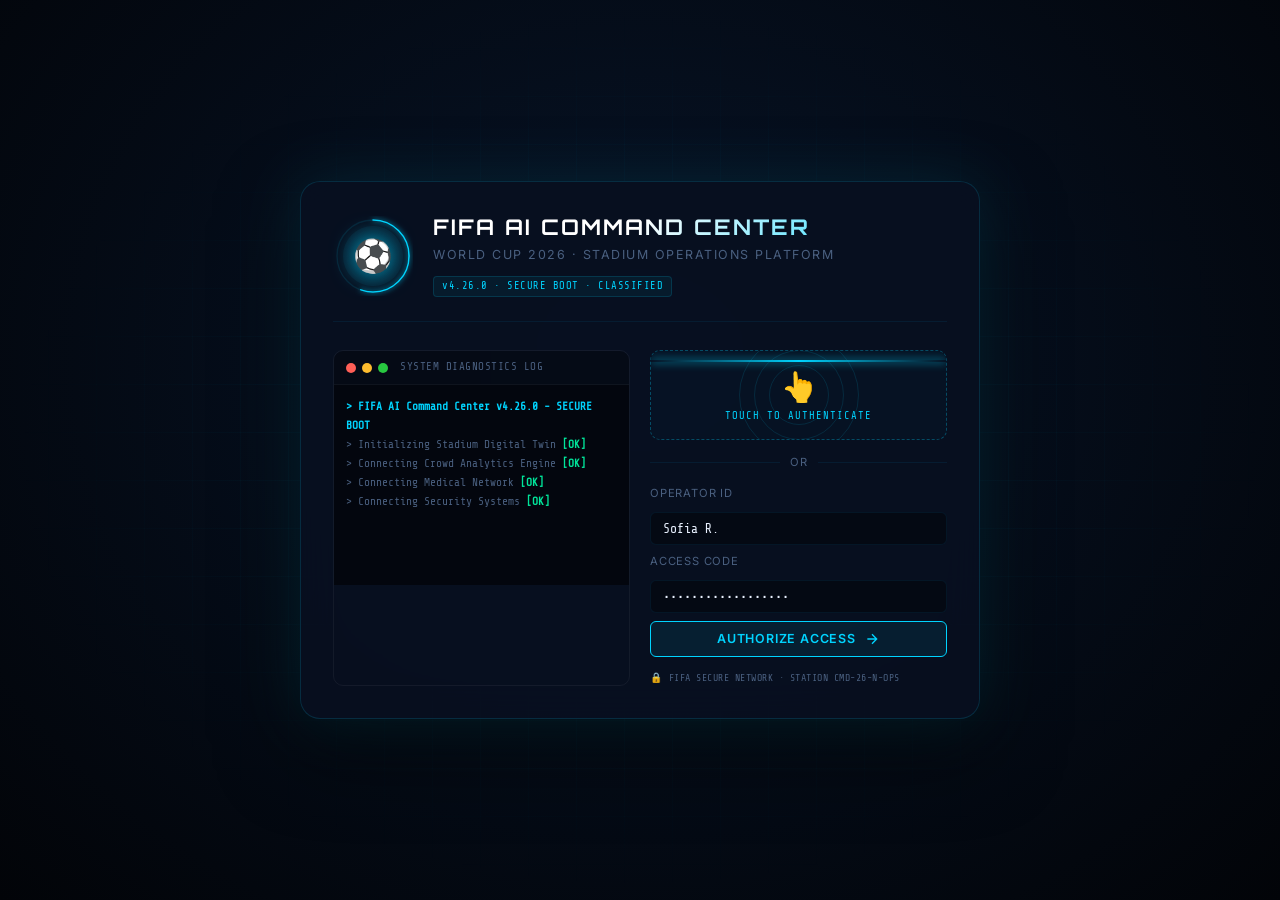
==== commit 77c59e3f: "feat: implement comprehensive stadium crowd simulation system with modular controllers, views, and e" ====
--- a/index.html
+++ b/index.html
@@ -1,16 +1,21 @@
 <!DOCTYPE html>
 <html lang="en">
+
 <head>
   <meta charset="UTF-8">
   <meta name="viewport" content="width=device-width, initial-scale=1.0">
-  <meta name="description" content="FIFA AI Command Center — Intelligent Stadium Operations Platform for FIFA World Cup 2026. Real-time AI-powered crowd analytics, security, emergency response, and fan services.">
+  <meta name="description"
+    content="FIFA AI Command Center — Intelligent Stadium Operations Platform for FIFA World Cup 2026. Real-time AI-powered crowd analytics, security, emergency response, and fan services.">
   <meta name="theme-color" content="#050811">
   <title>FIFA AI Command Center · Stadium Operations Platform 2026</title>
   <link rel="stylesheet" href="./css/style.css">
   <link rel="preconnect" href="https://fonts.googleapis.com">
   <link rel="preconnect" href="https://fonts.gstatic.com" crossorigin>
-  <link href="https://fonts.googleapis.com/css2?family=Inter:wght@300;400;500;600;700;800&family=Share+Tech+Mono&family=Orbitron:wght@400;600;700;900&display=swap" rel="stylesheet">
+  <link
+    href="https://fonts.googleapis.com/css2?family=Inter:wght@300;400;500;600;700;800&family=Share+Tech+Mono&family=Orbitron:wght@400;600;700;900&display=swap"
+    rel="stylesheet">
 </head>
+
 <body>
 
   <!-- ============================================ -->
@@ -28,8 +33,8 @@
             <span class="boot-logo-icon">⚽</span>
           </div>
           <svg class="boot-ring-svg" viewBox="0 0 120 120" aria-hidden="true">
-            <circle cx="60" cy="60" r="54" class="boot-ring-track"/>
-            <circle cx="60" cy="60" r="54" class="boot-ring-progress" id="boot-ring-progress"/>
+            <circle cx="60" cy="60" r="54" class="boot-ring-track" />
+            <circle cx="60" cy="60" r="54" class="boot-ring-progress" id="boot-ring-progress" />
           </svg>
         </div>
         <div class="boot-header-text">
@@ -50,14 +55,16 @@
             <span class="terminal-title">SYSTEM DIAGNOSTICS LOG</span>
           </div>
           <div class="boot-terminal" id="boot-log-terminal" role="log" aria-live="polite">
-            <div class="terminal-init-line">&gt; FIFA Security Module initialized. Awaiting biometric authorization...</div>
+            <div class="terminal-init-line">&gt; FIFA Security Module initialized. Awaiting biometric authorization...
+            </div>
           </div>
         </div>
 
         <!-- Auth controls -->
         <div class="boot-controls-wrapper">
           <!-- Biometric scanner -->
-          <button class="biometric-scanner-btn" id="boot-biometric-btn" aria-label="Activate biometric fingerprint scanner to authorize access">
+          <button class="biometric-scanner-btn" id="boot-biometric-btn"
+            aria-label="Activate biometric fingerprint scanner to authorize access">
             <div class="biometric-rings" aria-hidden="true">
               <div class="bio-ring bio-ring-1"></div>
               <div class="bio-ring bio-ring-2"></div>
@@ -75,15 +82,18 @@
           <!-- Manual login -->
           <form class="boot-form" id="boot-login-form" aria-label="Manual operator login">
             <label class="boot-form-label" for="boot-username">Operator ID</label>
-            <input type="text" id="boot-username" class="boot-input" placeholder="Enter operator ID" value="Sofia R." autocomplete="username" required>
+            <input type="text" id="boot-username" class="boot-input" placeholder="Enter operator ID" value="Sofia R."
+              autocomplete="username" required>
 
             <label class="boot-form-label" for="boot-password">Access Code</label>
-            <input type="password" id="boot-password" class="boot-input" placeholder="Enter access code" value="FIFA-2026-STAD-OPS" autocomplete="current-password" required>
+            <input type="password" id="boot-password" class="boot-input" placeholder="Enter access code"
+              value="FIFA-2026-STAD-OPS" autocomplete="current-password" required>
 
             <button type="submit" class="boot-submit-btn" id="boot-authorize-btn">
               <span>AUTHORIZE ACCESS</span>
-              <svg width="16" height="16" viewBox="0 0 24 24" fill="none" stroke="currentColor" stroke-width="2" aria-hidden="true">
-                <path d="M5 12h14M12 5l7 7-7 7"/>
+              <svg width="16" height="16" viewBox="0 0 24 24" fill="none" stroke="currentColor" stroke-width="2"
+                aria-hidden="true">
+                <path d="M5 12h14M12 5l7 7-7 7" />
               </svg>
             </button>
           </form>
@@ -100,7 +110,8 @@
   <!-- ============================================ -->
   <!-- FLOATING NOTIFICATIONS TOASTER -->
   <!-- ============================================ -->
-  <div id="notification-toaster" class="notification-toaster" aria-live="polite" aria-label="Live operational alerts"></div>
+  <div id="notification-toaster" class="notification-toaster" aria-live="polite" aria-label="Live operational alerts">
+  </div>
 
   <!-- Emergency alarm overlay -->
   <div id="alarm-overlay" class="emergency-alarm-overlay" aria-hidden="true"></div>
@@ -166,9 +177,11 @@
       </button>
 
       <button class="header-icon-btn" aria-label="System settings" title="Settings">
-        <svg width="18" height="18" viewBox="0 0 24 24" fill="none" stroke="currentColor" stroke-width="1.5" aria-hidden="true">
-          <circle cx="12" cy="12" r="3"/>
-          <path d="M19.4 15a1.65 1.65 0 0 0 .33 1.82l.06.06a2 2 0 0 1-2.83 2.83l-.06-.06a1.65 1.65 0 0 0-1.82-.33 1.65 1.65 0 0 0-1 1.51V21a2 2 0 0 1-4 0v-.09A1.65 1.65 0 0 0 9 19.4a1.65 1.65 0 0 0-1.82.33l-.06.06a2 2 0 0 1-2.83-2.83l.06-.06A1.65 1.65 0 0 0 4.68 15a1.65 1.65 0 0 0-1.51-1H3a2 2 0 0 1 0-4h.09A1.65 1.65 0 0 0 4.6 9a1.65 1.65 0 0 0-.33-1.82l-.06-.06a2 2 0 0 1 2.83-2.83l.06.06A1.65 1.65 0 0 0 9 4.68a1.65 1.65 0 0 0 1-1.51V3a2 2 0 0 1 4 0v.09a1.65 1.65 0 0 0 1 1.51 1.65 1.65 0 0 0 1.82-.33l.06-.06a2 2 0 0 1 2.83 2.83l-.06.06A1.65 1.65 0 0 0 19.4 9a1.65 1.65 0 0 0 1.51 1H21a2 2 0 0 1 0 4h-.09a1.65 1.65 0 0 0-1.51 1z"/>
+        <svg width="18" height="18" viewBox="0 0 24 24" fill="none" stroke="currentColor" stroke-width="1.5"
+          aria-hidden="true">
+          <circle cx="12" cy="12" r="3" />
+          <path
+            d="M19.4 15a1.65 1.65 0 0 0 .33 1.82l.06.06a2 2 0 0 1-2.83 2.83l-.06-.06a1.65 1.65 0 0 0-1.82-.33 1.65 1.65 0 0 0-1 1.51V21a2 2 0 0 1-4 0v-.09A1.65 1.65 0 0 0 9 19.4a1.65 1.65 0 0 0-1.82.33l-.06.06a2 2 0 0 1-2.83-2.83l.06-.06A1.65 1.65 0 0 0 4.68 15a1.65 1.65 0 0 0-1.51-1H3a2 2 0 0 1 0-4h.09A1.65 1.65 0 0 0 4.6 9a1.65 1.65 0 0 0-.33-1.82l-.06-.06a2 2 0 0 1 2.83-2.83l.06.06A1.65 1.65 0 0 0 9 4.68a1.65 1.65 0 0 0 1-1.51V3a2 2 0 0 1 4 0v.09a1.65 1.65 0 0 0 1 1.51 1.65 1.65 0 0 0 1.82-.33l.06-.06a2 2 0 0 1 2.83 2.83l-.06.06A1.65 1.65 0 0 0 19.4 9a1.65 1.65 0 0 0 1.51 1H21a2 2 0 0 1 0 4h-.09a1.65 1.65 0 0 0-1.51 1z" />
         </svg>
       </button>
 
@@ -194,7 +207,12 @@
           <li class="nav-item active" data-tab="dashboard" role="listitem">
             <button aria-label="Dashboard Overview" aria-current="page">
               <span class="nav-icon" aria-hidden="true">
-                <svg width="18" height="18" viewBox="0 0 24 24" fill="none" stroke="currentColor" stroke-width="1.5"><rect x="3" y="3" width="7" height="7"/><rect x="14" y="3" width="7" height="7"/><rect x="3" y="14" width="7" height="7"/><rect x="14" y="14" width="7" height="7"/></svg>
+                <svg width="18" height="18" viewBox="0 0 24 24" fill="none" stroke="currentColor" stroke-width="1.5">
+                  <rect x="3" y="3" width="7" height="7" />
+                  <rect x="14" y="3" width="7" height="7" />
+                  <rect x="3" y="14" width="7" height="7" />
+                  <rect x="14" y="14" width="7" height="7" />
+                </svg>
               </span>
               <span class="nav-label">Dashboard</span>
             </button>
@@ -202,7 +220,12 @@
           <li class="nav-item" data-tab="crowd" role="listitem">
             <button aria-label="Crowd Intelligence module">
               <span class="nav-icon" aria-hidden="true">
-                <svg width="18" height="18" viewBox="0 0 24 24" fill="none" stroke="currentColor" stroke-width="1.5"><path d="M17 21v-2a4 4 0 0 0-4-4H5a4 4 0 0 0-4 4v2"/><circle cx="9" cy="7" r="4"/><path d="M23 21v-2a4 4 0 0 0-3-3.87"/><path d="M16 3.13a4 4 0 0 1 0 7.75"/></svg>
+                <svg width="18" height="18" viewBox="0 0 24 24" fill="none" stroke="currentColor" stroke-width="1.5">
+                  <path d="M17 21v-2a4 4 0 0 0-4-4H5a4 4 0 0 0-4 4v2" />
+                  <circle cx="9" cy="7" r="4" />
+                  <path d="M23 21v-2a4 4 0 0 0-3-3.87" />
+                  <path d="M16 3.13a4 4 0 0 1 0 7.75" />
+                </svg>
               </span>
               <span class="nav-label">Crowd Intel</span>
               <span class="nav-alert-dot" aria-label="Alert" aria-hidden="true"></span>
@@ -211,7 +234,9 @@
           <li class="nav-item" data-tab="navigation" role="listitem">
             <button aria-label="Smart Navigation routing">
               <span class="nav-icon" aria-hidden="true">
-                <svg width="18" height="18" viewBox="0 0 24 24" fill="none" stroke="currentColor" stroke-width="1.5"><polygon points="3,11 22,2 13,21 11,13 3,11"/></svg>
+                <svg width="18" height="18" viewBox="0 0 24 24" fill="none" stroke="currentColor" stroke-width="1.5">
+                  <polygon points="3,11 22,2 13,21 11,13 3,11" />
+                </svg>
               </span>
               <span class="nav-label">Navigation</span>
             </button>
@@ -219,7 +244,11 @@
           <li class="nav-item" data-tab="emergency" role="listitem">
             <button aria-label="Emergency Command Center">
               <span class="nav-icon" aria-hidden="true">
-                <svg width="18" height="18" viewBox="0 0 24 24" fill="none" stroke="currentColor" stroke-width="1.5"><path d="M10.29 3.86L1.82 18a2 2 0 0 0 1.71 3h16.94a2 2 0 0 0 1.71-3L13.71 3.86a2 2 0 0 0-3.42 0z"/><line x1="12" y1="9" x2="12" y2="13"/><line x1="12" y1="17" x2="12.01" y2="17"/></svg>
+                <svg width="18" height="18" viewBox="0 0 24 24" fill="none" stroke="currentColor" stroke-width="1.5">
+                  <path d="M10.29 3.86L1.82 18a2 2 0 0 0 1.71 3h16.94a2 2 0 0 0 1.71-3L13.71 3.86a2 2 0 0 0-3.42 0z" />
+                  <line x1="12" y1="9" x2="12" y2="13" />
+                  <line x1="12" y1="17" x2="12.01" y2="17" />
+                </svg>
               </span>
               <span class="nav-label">Emergency Ops</span>
             </button>
@@ -227,7 +256,10 @@
           <li class="nav-item" data-tab="volunteer" role="listitem">
             <button aria-label="Volunteer Hub management">
               <span class="nav-icon" aria-hidden="true">
-                <svg width="18" height="18" viewBox="0 0 24 24" fill="none" stroke="currentColor" stroke-width="1.5"><path d="M20.84 4.61a5.5 5.5 0 0 0-7.78 0L12 5.67l-1.06-1.06a5.5 5.5 0 0 0-7.78 7.78l1.06 1.06L12 21.23l7.78-7.78 1.06-1.06a5.5 5.5 0 0 0 0-7.78z"/></svg>
+                <svg width="18" height="18" viewBox="0 0 24 24" fill="none" stroke="currentColor" stroke-width="1.5">
+                  <path
+                    d="M20.84 4.61a5.5 5.5 0 0 0-7.78 0L12 5.67l-1.06-1.06a5.5 5.5 0 0 0-7.78 7.78l1.06 1.06L12 21.23l7.78-7.78 1.06-1.06a5.5 5.5 0 0 0 0-7.78z" />
+                </svg>
               </span>
               <span class="nav-label">Volunteer Hub</span>
             </button>
@@ -235,7 +267,9 @@
           <li class="nav-item" data-tab="fan" role="listitem">
             <button aria-label="Fan Assistant AI chatbot">
               <span class="nav-icon" aria-hidden="true">
-                <svg width="18" height="18" viewBox="0 0 24 24" fill="none" stroke="currentColor" stroke-width="1.5"><path d="M21 15a2 2 0 0 1-2 2H7l-4 4V5a2 2 0 0 1 2-2h14a2 2 0 0 1 2 2z"/></svg>
+                <svg width="18" height="18" viewBox="0 0 24 24" fill="none" stroke="currentColor" stroke-width="1.5">
+                  <path d="M21 15a2 2 0 0 1-2 2H7l-4 4V5a2 2 0 0 1 2-2h14a2 2 0 0 1 2 2z" />
+                </svg>
               </span>
               <span class="nav-label">Fan Assistant</span>
             </button>
@@ -243,7 +277,12 @@
           <li class="nav-item" data-tab="translation" role="listitem">
             <button aria-label="AI Multi-language Translator">
               <span class="nav-icon" aria-hidden="true">
-                <svg width="18" height="18" viewBox="0 0 24 24" fill="none" stroke="currentColor" stroke-width="1.5"><circle cx="12" cy="12" r="10"/><line x1="2" y1="12" x2="22" y2="12"/><path d="M12 2a15.3 15.3 0 0 1 4 10 15.3 15.3 0 0 1-4 10 15.3 15.3 0 0 1-4-10 15.3 15.3 0 0 1 4-10z"/></svg>
+                <svg width="18" height="18" viewBox="0 0 24 24" fill="none" stroke="currentColor" stroke-width="1.5">
+                  <circle cx="12" cy="12" r="10" />
+                  <line x1="2" y1="12" x2="22" y2="12" />
+                  <path
+                    d="M12 2a15.3 15.3 0 0 1 4 10 15.3 15.3 0 0 1-4 10 15.3 15.3 0 0 1-4-10 15.3 15.3 0 0 1 4-10z" />
+                </svg>
               </span>
               <span class="nav-label">AI Translator</span>
             </button>
@@ -251,7 +290,9 @@
           <li class="nav-item" data-tab="sustainability" role="listitem">
             <button aria-label="Sustainability monitor">
               <span class="nav-icon" aria-hidden="true">
-                <svg width="18" height="18" viewBox="0 0 24 24" fill="none" stroke="currentColor" stroke-width="1.5"><path d="M5 3l14 9-14 9V3z"/></svg>
+                <svg width="18" height="18" viewBox="0 0 24 24" fill="none" stroke="currentColor" stroke-width="1.5">
+                  <path d="M5 3l14 9-14 9V3z" />
+                </svg>
               </span>
               <span class="nav-label">Sustainability</span>
             </button>
@@ -259,7 +300,11 @@
           <li class="nav-item" data-tab="analytics" role="listitem">
             <button aria-label="Executive Analytics and Reports">
               <span class="nav-icon" aria-hidden="true">
-                <svg width="18" height="18" viewBox="0 0 24 24" fill="none" stroke="currentColor" stroke-width="1.5"><line x1="18" y1="20" x2="18" y2="10"/><line x1="12" y1="20" x2="12" y2="4"/><line x1="6" y1="20" x2="6" y2="14"/></svg>
+                <svg width="18" height="18" viewBox="0 0 24 24" fill="none" stroke="currentColor" stroke-width="1.5">
+                  <line x1="18" y1="20" x2="18" y2="10" />
+                  <line x1="12" y1="20" x2="12" y2="4" />
+                  <line x1="6" y1="20" x2="6" y2="14" />
+                </svg>
               </span>
               <span class="nav-label">Analytics</span>
             </button>
@@ -267,7 +312,11 @@
           <li class="nav-item nav-item-settings" data-tab="settings" role="listitem">
             <button aria-label="System Configuration Settings">
               <span class="nav-icon" aria-hidden="true">
-                <svg width="18" height="18" viewBox="0 0 24 24" fill="none" stroke="currentColor" stroke-width="1.5"><circle cx="12" cy="12" r="3"/><path d="M19.4 15a1.65 1.65 0 0 0 .33 1.82l.06.06a2 2 0 0 1-2.83 2.83l-.06-.06a1.65 1.65 0 0 0-1.82-.33 1.65 1.65 0 0 0-1 1.51V21a2 2 0 0 1-4 0v-.09A1.65 1.65 0 0 0 9 19.4a1.65 1.65 0 0 0-1.82.33l-.06.06a2 2 0 0 1-2.83-2.83l.06-.06A1.65 1.65 0 0 0 4.68 15a1.65 1.65 0 0 0-1.51-1H3a2 2 0 0 1 0-4h.09A1.65 1.65 0 0 0 4.6 9a1.65 1.65 0 0 0-.33-1.82l-.06-.06a2 2 0 0 1 2.83-2.83l.06.06A1.65 1.65 0 0 0 9 4.68a1.65 1.65 0 0 0 1-1.51V3a2 2 0 0 1 4 0v.09a1.65 1.65 0 0 0 1 1.51 1.65 1.65 0 0 0 1.82-.33l.06-.06a2 2 0 0 1 2.83 2.83l-.06.06A1.65 1.65 0 0 0 19.4 9a1.65 1.65 0 0 0 1.51 1H21a2 2 0 0 1 0 4h-.09a1.65 1.65 0 0 0-1.51 1z"/></svg>
+                <svg width="18" height="18" viewBox="0 0 24 24" fill="none" stroke="currentColor" stroke-width="1.5">
+                  <circle cx="12" cy="12" r="3" />
+                  <path
+                    d="M19.4 15a1.65 1.65 0 0 0 .33 1.82l.06.06a2 2 0 0 1-2.83 2.83l-.06-.06a1.65 1.65 0 0 0-1.82-.33 1.65 1.65 0 0 0-1 1.51V21a2 2 0 0 1-4 0v-.09A1.65 1.65 0 0 0 9 19.4a1.65 1.65 0 0 0-1.82.33l-.06.06a2 2 0 0 1-2.83-2.83l.06-.06A1.65 1.65 0 0 0 4.68 15a1.65 1.65 0 0 0-1.51-1H3a2 2 0 0 1 0-4h.09A1.65 1.65 0 0 0 4.6 9a1.65 1.65 0 0 0-.33-1.82l-.06-.06a2 2 0 0 1 2.83-2.83l.06.06A1.65 1.65 0 0 0 9 4.68a1.65 1.65 0 0 0 1-1.51V3a2 2 0 0 1 4 0v.09a1.65 1.65 0 0 0 1 1.51 1.65 1.65 0 0 0 1.82-.33l.06-.06a2 2 0 0 1 2.83 2.83l-.06.06A1.65 1.65 0 0 0 19.4 9a1.65 1.65 0 0 0 1.51 1H21a2 2 0 0 1 0 4h-.09a1.65 1.65 0 0 0-1.51 1z" />
+                </svg>
               </span>
               <span class="nav-label">Settings</span>
             </button>
@@ -310,19 +359,37 @@
           </div>
           <div class="dashboard-hero-actions">
             <button class="action-btn primary" id="btn-gen-emergency" aria-label="Generate Emergency Plan">
-              <svg width="14" height="14" viewBox="0 0 24 24" fill="none" stroke="currentColor" stroke-width="2" aria-hidden="true"><path d="M10.29 3.86L1.82 18a2 2 0 0 0 1.71 3h16.94a2 2 0 0 0 1.71-3L13.71 3.86a2 2 0 0 0-3.42 0z"/></svg>
+              <svg width="14" height="14" viewBox="0 0 24 24" fill="none" stroke="currentColor" stroke-width="2"
+                aria-hidden="true">
+                <path d="M10.29 3.86L1.82 18a2 2 0 0 0 1.71 3h16.94a2 2 0 0 0 1.71-3L13.71 3.86a2 2 0 0 0-3.42 0z" />
+              </svg>
               Emergency Plan
             </button>
             <button class="action-btn secondary" id="btn-announcement" aria-label="Create Announcement">
-              <svg width="14" height="14" viewBox="0 0 24 24" fill="none" stroke="currentColor" stroke-width="2" aria-hidden="true"><polygon points="11 5 6 9 2 9 2 15 6 15 11 19 11 5"/><path d="M19.07 4.93a10 10 0 0 1 0 14.14M15.54 8.46a5 5 0 0 1 0 7.07"/></svg>
+              <svg width="14" height="14" viewBox="0 0 24 24" fill="none" stroke="currentColor" stroke-width="2"
+                aria-hidden="true">
+                <polygon points="11 5 6 9 2 9 2 15 6 15 11 19 11 5" />
+                <path d="M19.07 4.93a10 10 0 0 1 0 14.14M15.54 8.46a5 5 0 0 1 0 7.07" />
+              </svg>
               Announcement
             </button>
             <button class="action-btn secondary" id="btn-heatmap" aria-label="View Crowd Heatmap">
-              <svg width="14" height="14" viewBox="0 0 24 24" fill="none" stroke="currentColor" stroke-width="2" aria-hidden="true"><circle cx="12" cy="12" r="10"/><path d="M8 14s1.5 2 4 2 4-2 4-2"/><line x1="9" y1="9" x2="9.01" y2="9"/><line x1="15" y1="9" x2="15.01" y2="9"/></svg>
+              <svg width="14" height="14" viewBox="0 0 24 24" fill="none" stroke="currentColor" stroke-width="2"
+                aria-hidden="true">
+                <circle cx="12" cy="12" r="10" />
+                <path d="M8 14s1.5 2 4 2 4-2 4-2" />
+                <line x1="9" y1="9" x2="9.01" y2="9" />
+                <line x1="15" y1="9" x2="15.01" y2="9" />
+              </svg>
               Crowd Heatmap
             </button>
             <button class="action-btn secondary" id="btn-export" aria-label="Export Report">
-              <svg width="14" height="14" viewBox="0 0 24 24" fill="none" stroke="currentColor" stroke-width="2" aria-hidden="true"><path d="M21 15v4a2 2 0 0 1-2 2H5a2 2 0 0 1-2-2v-4"/><polyline points="7 10 12 15 17 10"/><line x1="12" y1="15" x2="12" y2="3"/></svg>
+              <svg width="14" height="14" viewBox="0 0 24 24" fill="none" stroke="currentColor" stroke-width="2"
+                aria-hidden="true">
+                <path d="M21 15v4a2 2 0 0 1-2 2H5a2 2 0 0 1-2-2v-4" />
+                <polyline points="7 10 12 15 17 10" />
+                <line x1="12" y1="15" x2="12" y2="3" />
+              </svg>
               Export Report
             </button>
           </div>
@@ -374,7 +441,7 @@
                 <div class="kpi-trend up">↑ +2.1%</div>
               </div>
               <svg class="kpi-sparkline" viewBox="0 0 60 30" aria-hidden="true">
-                <polyline class="sparkline-line" points="0,25 10,20 20,22 30,15 40,18 50,10 60,8"/>
+                <polyline class="sparkline-line" points="0,25 10,20 20,22 30,15 40,18 50,10 60,8" />
               </svg>
             </div>
 
@@ -387,8 +454,8 @@
               </div>
               <div class="kpi-ring" aria-hidden="true">
                 <svg viewBox="0 0 36 36">
-                  <circle class="ring-bg" cx="18" cy="18" r="15.9"/>
-                  <circle class="ring-fill green" cx="18" cy="18" r="15.9" stroke-dasharray="83 17"/>
+                  <circle class="ring-bg" cx="18" cy="18" r="15.9" />
+                  <circle class="ring-fill green" cx="18" cy="18" r="15.9" stroke-dasharray="83 17" />
                 </svg>
                 <span class="ring-label">83%</span>
               </div>
@@ -402,7 +469,7 @@
                 <div class="kpi-trend ok">✓ All units ready</div>
               </div>
               <svg class="kpi-sparkline" viewBox="0 0 60 30" aria-hidden="true">
-                <polyline class="sparkline-line green" points="0,28 10,28 20,28 30,5 40,28 50,28 60,28"/>
+                <polyline class="sparkline-line green" points="0,28 10,28 20,28 30,5 40,28 50,28 60,28" />
               </svg>
             </div>
 
@@ -415,8 +482,8 @@
               </div>
               <div class="kpi-ring" aria-hidden="true">
                 <svg viewBox="0 0 36 36">
-                  <circle class="ring-bg" cx="18" cy="18" r="15.9"/>
-                  <circle class="ring-fill yellow" cx="18" cy="18" r="15.9" stroke-dasharray="15 85"/>
+                  <circle class="ring-bg" cx="18" cy="18" r="15.9" />
+                  <circle class="ring-fill yellow" cx="18" cy="18" r="15.9" stroke-dasharray="15 85" />
                 </svg>
                 <span class="ring-label">Low</span>
               </div>
@@ -430,7 +497,7 @@
                 <div class="kpi-trend ok">✓ Metro on schedule</div>
               </div>
               <svg class="kpi-sparkline" viewBox="0 0 60 30" aria-hidden="true">
-                <polyline class="sparkline-line" points="0,20 10,22 20,18 30,15 40,12 50,14 60,10"/>
+                <polyline class="sparkline-line" points="0,20 10,22 20,18 30,15 40,12 50,14 60,10" />
               </svg>
             </div>
 
@@ -443,8 +510,8 @@
               </div>
               <div class="kpi-ring" aria-hidden="true">
                 <svg viewBox="0 0 36 36">
-                  <circle class="ring-bg" cx="18" cy="18" r="15.9"/>
-                  <circle class="ring-fill blue" cx="18" cy="18" r="15.9" stroke-dasharray="58 42"/>
+                  <circle class="ring-bg" cx="18" cy="18" r="15.9" />
+                  <circle class="ring-fill blue" cx="18" cy="18" r="15.9" stroke-dasharray="58 42" />
                 </svg>
                 <span class="ring-label">58%</span>
               </div>
@@ -458,7 +525,7 @@
                 <div class="kpi-trend ok">Clear · Wind 12 km/h</div>
               </div>
               <svg class="kpi-sparkline" viewBox="0 0 60 30" aria-hidden="true">
-                <polyline class="sparkline-line blue" points="0,15 10,14 20,16 30,15 40,13 50,15 60,14"/>
+                <polyline class="sparkline-line blue" points="0,15 10,14 20,16 30,15 40,13 50,15 60,14" />
               </svg>
             </div>
           </div>
@@ -480,98 +547,135 @@
             </div>
 
             <div class="stadium-container">
-              <svg class="stadium-svg" viewBox="0 0 600 600" role="img" aria-label="Interactive top-down stadium map showing gates and sections">
+              <svg class="stadium-svg" viewBox="0 0 600 600" role="img"
+                aria-label="Interactive top-down stadium map showing gates and sections">
                 <defs>
                   <radialGradient id="field-grad" cx="50%" cy="50%" r="50%">
-                    <stop offset="0%" stop-color="#1a4a2e"/>
-                    <stop offset="100%" stop-color="#143d26"/>
+                    <stop offset="0%" stop-color="#1a4a2e" />
+                    <stop offset="100%" stop-color="#143d26" />
                   </radialGradient>
                   <filter id="gate-glow" x="-50%" y="-50%" width="200%" height="200%">
-                    <feGaussianBlur stdDeviation="3" result="blur"/>
-                    <feMerge><feMergeNode in="blur"/><feMergeNode in="SourceGraphic"/></feMerge>
+                    <feGaussianBlur stdDeviation="3" result="blur" />
+                    <feMerge>
+                      <feMergeNode in="blur" />
+                      <feMergeNode in="SourceGraphic" />
+                    </feMerge>
                   </filter>
                   <!-- Animated crowd flow gradient -->
                   <linearGradient id="flow-grad-a" x1="0%" y1="0%" x2="100%" y2="0%">
-                    <stop offset="0%" stop-color="transparent"/>
-                    <stop offset="50%" stop-color="#00f0ff" stop-opacity="0.8"/>
-                    <stop offset="100%" stop-color="transparent"/>
+                    <stop offset="0%" stop-color="transparent" />
+                    <stop offset="50%" stop-color="#00f0ff" stop-opacity="0.8" />
+                    <stop offset="100%" stop-color="transparent" />
                   </linearGradient>
                 </defs>
 
                 <!-- Outer stadium ring -->
-                <ellipse cx="300" cy="300" rx="265" ry="265" class="svg-outer-ring"/>
-                <ellipse cx="300" cy="300" rx="240" ry="240" class="svg-inner-ring"/>
+                <ellipse cx="300" cy="300" rx="265" ry="265" class="svg-outer-ring" />
+                <ellipse cx="300" cy="300" rx="240" ry="240" class="svg-inner-ring" />
 
                 <!-- Seating sections - Level 100 -->
-                <path id="svg-sec-101" d="M 310 240 L 390 160 A 130 130 0 0 1 440 300 L 360 300 Z" class="svg-section-polygon"/>
-                <path id="svg-sec-102" d="M 360 300 L 440 300 A 130 130 0 0 1 390 440 L 310 360 Z" class="svg-section-polygon"/>
-                <path id="svg-sec-103" d="M 290 360 L 210 440 A 130 130 0 0 1 160 300 L 240 300 Z" class="svg-section-polygon"/>
-                <path id="svg-sec-104" d="M 240 300 L 160 300 A 130 130 0 0 1 210 160 L 290 240 Z" class="svg-section-polygon"/>
+                <path id="svg-sec-101" d="M 310 240 L 390 160 A 130 130 0 0 1 440 300 L 360 300 Z"
+                  class="svg-section-polygon" />
+                <path id="svg-sec-102" d="M 360 300 L 440 300 A 130 130 0 0 1 390 440 L 310 360 Z"
+                  class="svg-section-polygon" />
+                <path id="svg-sec-103" d="M 290 360 L 210 440 A 130 130 0 0 1 160 300 L 240 300 Z"
+                  class="svg-section-polygon" />
+                <path id="svg-sec-104" d="M 240 300 L 160 300 A 130 130 0 0 1 210 160 L 290 240 Z"
+                  class="svg-section-polygon" />
 
                 <!-- Seating sections - Level 200 -->
-                <path id="svg-sec-201" d="M 210 150 A 140 140 0 0 1 390 150 L 410 120 A 180 180 0 0 0 190 120 Z" class="svg-section-polygon outer-section"/>
-                <path id="svg-sec-202" d="M 450 170 A 140 140 0 0 1 450 430 L 490 470 A 180 180 0 0 0 490 130 Z" class="svg-section-polygon outer-section"/>
-                <path id="svg-sec-203" d="M 390 450 A 140 140 0 0 1 210 450 L 190 480 A 180 180 0 0 0 410 480 Z" class="svg-section-polygon outer-section"/>
-                <path id="svg-sec-204" d="M 150 430 A 140 140 0 0 1 150 170 L 110 130 A 180 180 0 0 0 110 470 Z" class="svg-section-polygon outer-section"/>
+                <path id="svg-sec-201" d="M 210 150 A 140 140 0 0 1 390 150 L 410 120 A 180 180 0 0 0 190 120 Z"
+                  class="svg-section-polygon outer-section" />
+                <path id="svg-sec-202" d="M 450 170 A 140 140 0 0 1 450 430 L 490 470 A 180 180 0 0 0 490 130 Z"
+                  class="svg-section-polygon outer-section" />
+                <path id="svg-sec-203" d="M 390 450 A 140 140 0 0 1 210 450 L 190 480 A 180 180 0 0 0 410 480 Z"
+                  class="svg-section-polygon outer-section" />
+                <path id="svg-sec-204" d="M 150 430 A 140 140 0 0 1 150 170 L 110 130 A 180 180 0 0 0 110 470 Z"
+                  class="svg-section-polygon outer-section" />
 
                 <!-- Football pitch -->
-                <rect x="225" y="248" width="150" height="104" fill="url(#field-grad)" rx="3" stroke="rgba(255,255,255,0.07)" stroke-width="1"/>
-                <line x1="300" y1="248" x2="300" y2="352" stroke="rgba(255,255,255,0.07)" stroke-width="1"/>
-                <circle cx="300" cy="300" r="28" fill="none" stroke="rgba(255,255,255,0.07)" stroke-width="1"/>
-                <circle cx="300" cy="300" r="3" fill="rgba(255,255,255,0.15)"/>
+                <rect x="225" y="248" width="150" height="104" fill="url(#field-grad)" rx="3"
+                  stroke="rgba(255,255,255,0.07)" stroke-width="1" />
+                <line x1="300" y1="248" x2="300" y2="352" stroke="rgba(255,255,255,0.07)" stroke-width="1" />
+                <circle cx="300" cy="300" r="28" fill="none" stroke="rgba(255,255,255,0.07)" stroke-width="1" />
+                <circle cx="300" cy="300" r="3" fill="rgba(255,255,255,0.15)" />
 
                 <!-- Animated crowd flow paths -->
-                <path d="M 300 70 Q 370 150 440 300" class="flow-path" id="flow-path-a"/>
-                <path d="M 300 70 Q 230 150 160 300" class="flow-path" id="flow-path-b"/>
-                <path d="M 300 530 Q 370 450 440 300" class="flow-path" id="flow-path-c"/>
-                <path d="M 300 530 Q 230 450 160 300" class="flow-path" id="flow-path-d"/>
+                <path d="M 300 70 Q 370 150 440 300" class="flow-path" id="flow-path-a" />
+                <path d="M 300 70 Q 230 150 160 300" class="flow-path" id="flow-path-b" />
+                <path d="M 300 530 Q 370 450 440 300" class="flow-path" id="flow-path-c" />
+                <path d="M 300 530 Q 230 450 160 300" class="flow-path" id="flow-path-d" />
 
                 <!-- Navigation route path -->
-                <path id="svg-nav-path" d="" class="navigation-path"/>
+                <path id="svg-nav-path" d="" class="navigation-path" />
 
                 <!-- POI Markers -->
-                <text x="300" y="98" font-size="14" text-anchor="middle" class="svg-poi-marker" id="svg-poi-wc_north">🚽</text>
-                <text x="300" y="502" font-size="14" text-anchor="middle" class="svg-poi-marker" id="svg-poi-wc_south">🚽</text>
-                <text x="478" y="305" font-size="14" text-anchor="middle" class="svg-poi-marker" id="svg-poi-wc_east">🚽</text>
-                <text x="122" y="305" font-size="14" text-anchor="middle" class="svg-poi-marker" id="svg-poi-wc_west">🚽</text>
-                <text x="400" y="275" font-size="14" text-anchor="middle" class="svg-poi-marker" id="svg-poi-med_east">🏥</text>
-                <text x="200" y="335" font-size="14" text-anchor="middle" class="svg-poi-marker" id="svg-poi-med_west">🏥</text>
-                <text x="370" y="118" font-size="13" text-anchor="middle" class="svg-poi-marker" id="svg-poi-food_north">🍔</text>
-                <text x="230" y="482" font-size="13" text-anchor="middle" class="svg-poi-marker" id="svg-poi-food_south">🍔</text>
-                <text x="300" y="42" font-size="13" text-anchor="middle" class="svg-poi-marker" id="svg-poi-exit_north">🚪</text>
-                <text x="300" y="562" font-size="13" text-anchor="middle" class="svg-poi-marker" id="svg-poi-exit_south">🚪</text>
-                <text x="550" y="305" font-size="16" text-anchor="middle" class="svg-poi-marker" id="svg-poi-transport_metro">🚇</text>
-                <text x="50" y="305" font-size="16" text-anchor="middle" class="svg-poi-marker" id="svg-poi-transport_bus">🚌</text>
+                <text x="300" y="98" font-size="14" text-anchor="middle" class="svg-poi-marker"
+                  id="svg-poi-wc_north">🚽</text>
+                <text x="300" y="502" font-size="14" text-anchor="middle" class="svg-poi-marker"
+                  id="svg-poi-wc_south">🚽</text>
+                <text x="478" y="305" font-size="14" text-anchor="middle" class="svg-poi-marker"
+                  id="svg-poi-wc_east">🚽</text>
+                <text x="122" y="305" font-size="14" text-anchor="middle" class="svg-poi-marker"
+                  id="svg-poi-wc_west">🚽</text>
+                <text x="400" y="275" font-size="14" text-anchor="middle" class="svg-poi-marker"
+                  id="svg-poi-med_east">🏥</text>
+                <text x="200" y="335" font-size="14" text-anchor="middle" class="svg-poi-marker"
+                  id="svg-poi-med_west">🏥</text>
+                <text x="370" y="118" font-size="13" text-anchor="middle" class="svg-poi-marker"
+                  id="svg-poi-food_north">🍔</text>
+                <text x="230" y="482" font-size="13" text-anchor="middle" class="svg-poi-marker"
+                  id="svg-poi-food_south">🍔</text>
+                <text x="300" y="42" font-size="13" text-anchor="middle" class="svg-poi-marker"
+                  id="svg-poi-exit_north">🚪</text>
+                <text x="300" y="562" font-size="13" text-anchor="middle" class="svg-poi-marker"
+                  id="svg-poi-exit_south">🚪</text>
+                <text x="550" y="305" font-size="16" text-anchor="middle" class="svg-poi-marker"
+                  id="svg-poi-transport_metro">🚇</text>
+                <text x="50" y="305" font-size="16" text-anchor="middle" class="svg-poi-marker"
+                  id="svg-poi-transport_bus">🚌</text>
 
                 <!-- Gate Nodes -->
-                <g id="svg-gate-A" class="svg-gate-group" tabindex="0" role="button" aria-label="Gate A - North - Low congestion">
-                  <circle cx="300" cy="70" r="16" class="svg-gate-glow" fill="var(--neon-green)" opacity="0.2"/>
-                  <circle cx="300" cy="70" r="11" class="svg-gate-point" fill="var(--neon-green)" filter="url(#gate-glow)"/>
+                <g id="svg-gate-A" class="svg-gate-group" tabindex="0" role="button"
+                  aria-label="Gate A - North - Low congestion">
+                  <circle cx="300" cy="70" r="16" class="svg-gate-glow" fill="var(--neon-green)" opacity="0.2" />
+                  <circle cx="300" cy="70" r="11" class="svg-gate-point" fill="var(--neon-green)"
+                    filter="url(#gate-glow)" />
                   <text x="300" y="74" class="svg-gate-label">A</text>
                 </g>
-                <g id="svg-gate-B" class="svg-gate-group" tabindex="0" role="button" aria-label="Gate B - North-East - High congestion">
-                  <circle cx="460" cy="140" r="16" class="svg-gate-glow" fill="var(--neon-orange)" opacity="0.25"/>
-                  <circle cx="460" cy="140" r="11" class="svg-gate-point" fill="var(--neon-orange)" filter="url(#gate-glow)"/>
+                <g id="svg-gate-B" class="svg-gate-group" tabindex="0" role="button"
+                  aria-label="Gate B - North-East - High congestion">
+                  <circle cx="460" cy="140" r="16" class="svg-gate-glow" fill="var(--neon-orange)" opacity="0.25" />
+                  <circle cx="460" cy="140" r="11" class="svg-gate-point" fill="var(--neon-orange)"
+                    filter="url(#gate-glow)" />
                   <text x="460" y="144" class="svg-gate-label">B</text>
                 </g>
-                <g id="svg-gate-C" class="svg-gate-group" tabindex="0" role="button" aria-label="Gate C - South-East - Moderate congestion">
-                  <circle cx="460" cy="460" r="16" class="svg-gate-glow" fill="var(--neon-yellow)" opacity="0.25"/>
-                  <circle cx="460" cy="460" r="11" class="svg-gate-point" fill="var(--neon-yellow)" filter="url(#gate-glow)"/>
+                <g id="svg-gate-C" class="svg-gate-group" tabindex="0" role="button"
+                  aria-label="Gate C - South-East - Moderate congestion">
+                  <circle cx="460" cy="460" r="16" class="svg-gate-glow" fill="var(--neon-yellow)" opacity="0.25" />
+                  <circle cx="460" cy="460" r="11" class="svg-gate-point" fill="var(--neon-yellow)"
+                    filter="url(#gate-glow)" />
                   <text x="460" y="464" class="svg-gate-label">C</text>
                 </g>
-                <g id="svg-gate-D" class="svg-gate-group" tabindex="0" role="button" aria-label="Gate D - South - Low congestion">
-                  <circle cx="300" cy="530" r="16" class="svg-gate-glow" fill="var(--neon-green)" opacity="0.2"/>
-                  <circle cx="300" cy="530" r="11" class="svg-gate-point" fill="var(--neon-green)" filter="url(#gate-glow)"/>
+                <g id="svg-gate-D" class="svg-gate-group" tabindex="0" role="button"
+                  aria-label="Gate D - South - Low congestion">
+                  <circle cx="300" cy="530" r="16" class="svg-gate-glow" fill="var(--neon-green)" opacity="0.2" />
+                  <circle cx="300" cy="530" r="11" class="svg-gate-point" fill="var(--neon-green)"
+                    filter="url(#gate-glow)" />
                   <text x="300" y="534" class="svg-gate-label">D</text>
                 </g>
-                <g id="svg-gate-E" class="svg-gate-group" tabindex="0" role="button" aria-label="Gate E - South-West - Low congestion">
-                  <circle cx="140" cy="460" r="16" class="svg-gate-glow" fill="var(--neon-green)" opacity="0.2"/>
-                  <circle cx="140" cy="460" r="11" class="svg-gate-point" fill="var(--neon-green)" filter="url(#gate-glow)"/>
+                <g id="svg-gate-E" class="svg-gate-group" tabindex="0" role="button"
+                  aria-label="Gate E - South-West - Low congestion">
+                  <circle cx="140" cy="460" r="16" class="svg-gate-glow" fill="var(--neon-green)" opacity="0.2" />
+                  <circle cx="140" cy="460" r="11" class="svg-gate-point" fill="var(--neon-green)"
+                    filter="url(#gate-glow)" />
                   <text x="140" y="464" class="svg-gate-label">E</text>
                 </g>
-                <g id="svg-gate-F" class="svg-gate-group" tabindex="0" role="button" aria-label="Gate F - North-West - Critical congestion">
-                  <circle cx="140" cy="140" r="16" class="svg-gate-glow" fill="var(--neon-red)" opacity="0.35"/>
-                  <circle cx="140" cy="140" r="11" class="svg-gate-point gate-critical" fill="var(--neon-red)" filter="url(#gate-glow)"/>
+                <g id="svg-gate-F" class="svg-gate-group" tabindex="0" role="button"
+                  aria-label="Gate F - North-West - Critical congestion">
+                  <circle cx="140" cy="140" r="16" class="svg-gate-glow" fill="var(--neon-red)" opacity="0.35" />
+                  <circle cx="140" cy="140" r="11" class="svg-gate-point gate-critical" fill="var(--neon-red)"
+                    filter="url(#gate-glow)" />
                   <text x="140" y="144" class="svg-gate-label">F</text>
                 </g>
               </svg>
@@ -599,9 +703,12 @@
             <!-- Map legend -->
             <div class="map-legend" aria-label="Map legend">
               <span class="legend-item"><span class="legend-dot" style="background:var(--neon-green)"></span>Low</span>
-              <span class="legend-item"><span class="legend-dot" style="background:var(--neon-yellow)"></span>Moderate</span>
-              <span class="legend-item"><span class="legend-dot" style="background:var(--neon-orange)"></span>High</span>
-              <span class="legend-item"><span class="legend-dot" style="background:var(--neon-red)"></span>Critical</span>
+              <span class="legend-item"><span class="legend-dot"
+                  style="background:var(--neon-yellow)"></span>Moderate</span>
+              <span class="legend-item"><span class="legend-dot"
+                  style="background:var(--neon-orange)"></span>High</span>
+              <span class="legend-item"><span class="legend-dot"
+                  style="background:var(--neon-red)"></span>Critical</span>
             </div>
           </div>
 
@@ -617,7 +724,8 @@
                 </div>
                 <span class="live-badge">● LIVE</span>
               </div>
-              <div class="hud-logs" id="hud-logs-wrapper" role="log" aria-live="polite" aria-label="Live operations log"></div>
+              <div class="hud-logs" id="hud-logs-wrapper" role="log" aria-live="polite"
+                aria-label="Live operations log"></div>
             </div>
 
             <!-- CCTV Feeds -->
@@ -636,13 +744,13 @@
                     <span class="cam-fps">30.0 fps</span>
                   </div>
                   <svg viewBox="0 0 160 90" class="camera-video-mock" aria-hidden="true">
-                    <rect width="160" height="90" fill="#060d1a"/>
-                    <circle cx="40" cy="55" r="5" fill="#1e293b"/>
-                    <circle cx="58" cy="52" r="5" fill="#1e293b"/>
-                    <circle cx="76" cy="50" r="5" fill="#1e293b"/>
-                    <circle cx="94" cy="53" r="5" fill="#1e293b"/>
-                    <circle cx="112" cy="50" r="5" fill="var(--neon-red)" class="heatmap-pulse"/>
-                    <circle cx="128" cy="54" r="5" fill="var(--neon-red)" class="heatmap-pulse"/>
+                    <rect width="160" height="90" fill="#060d1a" />
+                    <circle cx="40" cy="55" r="5" fill="#1e293b" />
+                    <circle cx="58" cy="52" r="5" fill="#1e293b" />
+                    <circle cx="76" cy="50" r="5" fill="#1e293b" />
+                    <circle cx="94" cy="53" r="5" fill="#1e293b" />
+                    <circle cx="112" cy="50" r="5" fill="var(--neon-red)" class="heatmap-pulse" />
+                    <circle cx="128" cy="54" r="5" fill="var(--neon-red)" class="heatmap-pulse" />
                   </svg>
                   <div class="camera-analysis alert">⚠ BOTTLENECK DETECTED</div>
                 </div>
@@ -653,12 +761,12 @@
                     <span class="cam-fps">30.0 fps</span>
                   </div>
                   <svg viewBox="0 0 160 90" class="camera-video-mock" aria-hidden="true">
-                    <rect width="160" height="90" fill="#060d1a"/>
-                    <circle cx="45" cy="48" r="5" fill="#1e293b"/>
-                    <circle cx="65" cy="52" r="5" fill="#1e293b"/>
-                    <circle cx="85" cy="47" r="5" fill="#1e293b"/>
-                    <circle cx="105" cy="50" r="5" fill="var(--neon-orange)"/>
-                    <circle cx="125" cy="48" r="5" fill="var(--neon-orange)"/>
+                    <rect width="160" height="90" fill="#060d1a" />
+                    <circle cx="45" cy="48" r="5" fill="#1e293b" />
+                    <circle cx="65" cy="52" r="5" fill="#1e293b" />
+                    <circle cx="85" cy="47" r="5" fill="#1e293b" />
+                    <circle cx="105" cy="50" r="5" fill="var(--neon-orange)" />
+                    <circle cx="125" cy="48" r="5" fill="var(--neon-orange)" />
                   </svg>
                   <div class="camera-analysis warn">QUEUE &gt; 12 MIN</div>
                 </div>
@@ -673,7 +781,8 @@
                   Live Event Timeline
                 </div>
               </div>
-              <div class="event-timeline" id="event-timeline" role="log" aria-live="polite" aria-label="Live event timeline"></div>
+              <div class="event-timeline" id="event-timeline" role="log" aria-live="polite"
+                aria-label="Live event timeline"></div>
             </div>
           </div>
         </div>
@@ -683,27 +792,48 @@
           <span class="qa-label">⚡ Quick Actions</span>
           <div class="qa-buttons">
             <button class="qa-btn" id="qa-emergency" aria-label="Generate Emergency Plan">
-              <svg width="13" height="13" viewBox="0 0 24 24" fill="none" stroke="currentColor" stroke-width="2" aria-hidden="true"><path d="M10.29 3.86L1.82 18a2 2 0 0 0 1.71 3h16.94a2 2 0 0 0 1.71-3L13.71 3.86a2 2 0 0 0-3.42 0z"/></svg>
+              <svg width="13" height="13" viewBox="0 0 24 24" fill="none" stroke="currentColor" stroke-width="2"
+                aria-hidden="true">
+                <path d="M10.29 3.86L1.82 18a2 2 0 0 0 1.71 3h16.94a2 2 0 0 0 1.71-3L13.71 3.86a2 2 0 0 0-3.42 0z" />
+              </svg>
               Generate Emergency Plan
             </button>
             <button class="qa-btn" id="qa-announce" aria-label="Create Announcement">
-              <svg width="13" height="13" viewBox="0 0 24 24" fill="none" stroke="currentColor" stroke-width="2" aria-hidden="true"><polygon points="11 5 6 9 2 9 2 15 6 15 11 19 11 5"/></svg>
+              <svg width="13" height="13" viewBox="0 0 24 24" fill="none" stroke="currentColor" stroke-width="2"
+                aria-hidden="true">
+                <polygon points="11 5 6 9 2 9 2 15 6 15 11 19 11 5" />
+              </svg>
               Create Announcement
             </button>
             <button class="qa-btn" id="qa-heatmap" aria-label="View Crowd Heatmap">
-              <svg width="13" height="13" viewBox="0 0 24 24" fill="none" stroke="currentColor" stroke-width="2" aria-hidden="true"><path d="M21 10c0 7-9 13-9 13s-9-6-9-13a9 9 0 0 1 18 0z"/></svg>
+              <svg width="13" height="13" viewBox="0 0 24 24" fill="none" stroke="currentColor" stroke-width="2"
+                aria-hidden="true">
+                <path d="M21 10c0 7-9 13-9 13s-9-6-9-13a9 9 0 0 1 18 0z" />
+              </svg>
               View Crowd Heatmap
             </button>
             <button class="qa-btn" id="qa-medical" aria-label="Locate Medical Team">
-              <svg width="13" height="13" viewBox="0 0 24 24" fill="none" stroke="currentColor" stroke-width="2" aria-hidden="true"><path d="M3 9l9-7 9 7v11a2 2 0 0 1-2 2H5a2 2 0 0 1-2-2z"/><polyline points="9 22 9 12 15 12 15 22"/></svg>
+              <svg width="13" height="13" viewBox="0 0 24 24" fill="none" stroke="currentColor" stroke-width="2"
+                aria-hidden="true">
+                <path d="M3 9l9-7 9 7v11a2 2 0 0 1-2 2H5a2 2 0 0 1-2-2z" />
+                <polyline points="9 22 9 12 15 12 15 22" />
+              </svg>
               Locate Medical Team
             </button>
             <button class="qa-btn" id="qa-translate" aria-label="Translate Announcement">
-              <svg width="13" height="13" viewBox="0 0 24 24" fill="none" stroke="currentColor" stroke-width="2" aria-hidden="true"><circle cx="12" cy="12" r="10"/><line x1="2" y1="12" x2="22" y2="12"/></svg>
+              <svg width="13" height="13" viewBox="0 0 24 24" fill="none" stroke="currentColor" stroke-width="2"
+                aria-hidden="true">
+                <circle cx="12" cy="12" r="10" />
+                <line x1="2" y1="12" x2="22" y2="12" />
+              </svg>
               Translate Announcement
             </button>
             <button class="qa-btn" id="qa-export" aria-label="Export Report">
-              <svg width="13" height="13" viewBox="0 0 24 24" fill="none" stroke="currentColor" stroke-width="2" aria-hidden="true"><path d="M21 15v4a2 2 0 0 1-2 2H5a2 2 0 0 1-2-2v-4"/><polyline points="7 10 12 15 17 10"/></svg>
+              <svg width="13" height="13" viewBox="0 0 24 24" fill="none" stroke="currentColor" stroke-width="2"
+                aria-hidden="true">
+                <path d="M21 15v4a2 2 0 0 1-2 2H5a2 2 0 0 1-2-2v-4" />
+                <polyline points="7 10 12 15 17 10" />
+              </svg>
               Export Report
             </button>
           </div>
@@ -726,36 +856,49 @@
             <div class="gates-list">
               <div class="gate-row">
                 <div class="gate-info"><span class="gate-color-dot green"></span><span>Gate A — North</span></div>
-                <div class="gate-bar-wrapper"><div class="gate-bar" style="width:35%"></div></div>
+                <div class="gate-bar-wrapper">
+                  <div class="gate-bar" style="width:35%"></div>
+                </div>
                 <span id="gate-badge-A" class="status-tag green">3m wait</span>
               </div>
               <div class="gate-row">
                 <div class="gate-info"><span class="gate-color-dot orange"></span><span>Gate B — North-East</span></div>
-                <div class="gate-bar-wrapper"><div class="gate-bar orange" style="width:80%"></div></div>
+                <div class="gate-bar-wrapper">
+                  <div class="gate-bar orange" style="width:80%"></div>
+                </div>
                 <span id="gate-badge-B" class="status-tag orange">12m wait</span>
               </div>
               <div class="gate-row">
                 <div class="gate-info"><span class="gate-color-dot yellow"></span><span>Gate C — South-East</span></div>
-                <div class="gate-bar-wrapper"><div class="gate-bar yellow" style="width:55%"></div></div>
+                <div class="gate-bar-wrapper">
+                  <div class="gate-bar yellow" style="width:55%"></div>
+                </div>
                 <span id="gate-badge-C" class="status-tag yellow">7m wait</span>
               </div>
               <div class="gate-row">
                 <div class="gate-info"><span class="gate-color-dot green"></span><span>Gate D — South</span></div>
-                <div class="gate-bar-wrapper"><div class="gate-bar" style="width:20%"></div></div>
+                <div class="gate-bar-wrapper">
+                  <div class="gate-bar" style="width:20%"></div>
+                </div>
                 <span id="gate-badge-D" class="status-tag green">2m wait</span>
               </div>
               <div class="gate-row">
                 <div class="gate-info"><span class="gate-color-dot green"></span><span>Gate E — South-West</span></div>
-                <div class="gate-bar-wrapper"><div class="gate-bar" style="width:42%"></div></div>
+                <div class="gate-bar-wrapper">
+                  <div class="gate-bar" style="width:42%"></div>
+                </div>
                 <span id="gate-badge-E" class="status-tag green">4m wait</span>
               </div>
               <div class="gate-row critical-row">
                 <div class="gate-info"><span class="gate-color-dot red"></span><span>Gate F — North-West</span></div>
-                <div class="gate-bar-wrapper"><div class="gate-bar red" style="width:95%"></div></div>
+                <div class="gate-bar-wrapper">
+                  <div class="gate-bar red" style="width:95%"></div>
+                </div>
                 <span id="gate-badge-F" class="status-tag red">16m wait ⚠</span>
               </div>
             </div>
-            <div id="crowd-detail-panel" style="margin-top:16px; padding-top:14px; border-top:1px solid rgba(255,255,255,0.06)"></div>
+            <div id="crowd-detail-panel"
+              style="margin-top:16px; padding-top:14px; border-top:1px solid rgba(255,255,255,0.06)"></div>
           </div>
           <div class="glass-card">
             <div class="card-header">
@@ -784,11 +927,14 @@
             </div>
             <div style="display:flex; flex-direction:column; gap:16px;">
               <div style="display:flex; flex-direction:column; gap:6px;">
-                <label for="nav-start-select" style="font-size:0.8rem; color:var(--text-muted); text-transform:uppercase; letter-spacing:0.5px;">Start Node</label>
+                <label for="nav-start-select"
+                  style="font-size:0.8rem; color:var(--text-muted); text-transform:uppercase; letter-spacing:0.5px;">Start
+                  Node</label>
                 <select id="nav-start-select" class="themed-select"></select>
               </div>
               <div style="display:flex; flex-direction:column; gap:6px;">
-                <label for="nav-end-select" style="font-size:0.8rem; color:var(--text-muted); text-transform:uppercase; letter-spacing:0.5px;">Destination</label>
+                <label for="nav-end-select"
+                  style="font-size:0.8rem; color:var(--text-muted); text-transform:uppercase; letter-spacing:0.5px;">Destination</label>
                 <select id="nav-end-select" class="themed-select"></select>
               </div>
               <div class="toggle-row">
@@ -810,25 +956,36 @@
       <section id="module-emergency" class="viewport-module" aria-label="Emergency Operations Center">
         <div class="module-header">
           <h2 class="module-title" style="color:var(--neon-red)">Incident Simulation Desk</h2>
-          <button id="emergency-clear-btn" class="action-btn" style="border-color:var(--neon-green); color:var(--neon-green);">✓ Clear All Alarms</button>
+          <button id="emergency-clear-btn" class="action-btn"
+            style="border-color:var(--neon-green); color:var(--neon-green);">✓ Clear All Alarms</button>
         </div>
         <div class="emergency-grid" role="group" aria-label="Emergency incident types">
-          <button class="emergency-btn" data-incident="fire" aria-label="Simulate fire hazard"><span>🔥</span>Fire Hazard</button>
-          <button class="emergency-btn" data-incident="medical" aria-label="Simulate medical crisis"><span>❤️</span>Medical Crisis</button>
-          <button class="emergency-btn" data-incident="security" aria-label="Simulate security breach"><span>🛡️</span>Security Breach</button>
-          <button class="emergency-btn" data-incident="lost_child" aria-label="Simulate lost child"><span>👶</span>Lost Child</button>
-          <button class="emergency-btn" data-incident="power" aria-label="Simulate power outage"><span>⚡</span>Power Outage</button>
-          <button class="emergency-btn" data-incident="panic" aria-label="Simulate crowd panic"><span>📢</span>Crowd Panic</button>
+          <button class="emergency-btn" data-incident="fire" aria-label="Simulate fire hazard"><span>🔥</span>Fire
+            Hazard</button>
+          <button class="emergency-btn" data-incident="medical"
+            aria-label="Simulate medical crisis"><span>❤️</span>Medical Crisis</button>
+          <button class="emergency-btn" data-incident="security"
+            aria-label="Simulate security breach"><span>🛡️</span>Security Breach</button>
+          <button class="emergency-btn" data-incident="lost_child" aria-label="Simulate lost child"><span>👶</span>Lost
+            Child</button>
+          <button class="emergency-btn" data-incident="power" aria-label="Simulate power outage"><span>⚡</span>Power
+            Outage</button>
+          <button class="emergency-btn" data-incident="panic" aria-label="Simulate crowd panic"><span>📢</span>Crowd
+            Panic</button>
         </div>
         <div class="dashboard-grid">
           <div class="glass-card" id="emergency-incident-status"></div>
           <div style="display:flex; flex-direction:column; gap:16px;">
             <div class="glass-card" style="flex:1;">
-              <div class="card-header"><div class="card-title"><span class="card-tag">TACT</span> Response Action Checklist</div></div>
+              <div class="card-header">
+                <div class="card-title"><span class="card-tag">TACT</span> Response Action Checklist</div>
+              </div>
               <div id="emergency-action-plan"></div>
             </div>
             <div class="glass-card">
-              <div class="card-header"><div class="card-title"><span class="card-tag">PA</span> Broadcast Announcement Script</div></div>
+              <div class="card-header">
+                <div class="card-title"><span class="card-tag">PA</span> Broadcast Announcement Script</div>
+              </div>
               <div id="emergency-pa-script"></div>
             </div>
           </div>
@@ -845,24 +1002,34 @@
         </div>
         <div class="volunteer-grid">
           <div class="glass-card">
-            <div class="card-header"><div class="card-title"><span class="card-tag">TASK</span> Shift Duty Assignments</div></div>
+            <div class="card-header">
+              <div class="card-title"><span class="card-tag">TASK</span> Shift Duty Assignments</div>
+            </div>
             <div class="task-list-wrapper" id="volunteer-task-list"></div>
           </div>
           <div style="display:flex; flex-direction:column; gap:16px;">
             <div class="glass-card">
-              <div class="card-header"><div class="card-title"><span class="card-tag">CHAT</span> Equipment AI Troubleshooter</div></div>
+              <div class="card-header">
+                <div class="card-title"><span class="card-tag">CHAT</span> Equipment AI Troubleshooter</div>
+              </div>
               <form id="vol-trouble-form" style="display:flex; gap:8px; margin-bottom:12px;">
-                <input type="text" id="vol-trouble-input" placeholder="e.g. 'scanner offline', 'radio static'..." class="themed-input" aria-label="Describe equipment issue">
-                <button type="submit" class="action-btn primary" style="white-space:nowrap; padding:0 14px;">Solve</button>
+                <input type="text" id="vol-trouble-input" placeholder="e.g. 'scanner offline', 'radio static'..."
+                  class="themed-input" aria-label="Describe equipment issue">
+                <button type="submit" class="action-btn primary"
+                  style="white-space:nowrap; padding:0 14px;">Solve</button>
               </form>
               <div id="vol-trouble-result"></div>
             </div>
             <div class="glass-card" style="flex:1;">
-              <div class="card-header"><div class="card-title"><span class="card-tag">ROST</span> Staff Roster</div></div>
+              <div class="card-header">
+                <div class="card-title"><span class="card-tag">ROST</span> Staff Roster</div>
+              </div>
               <div id="volunteer-roster" style="max-height:220px; overflow-y:auto;"></div>
             </div>
             <div class="glass-card">
-              <div class="card-header"><div class="card-title"><span class="card-tag">HARD</span> Equipment Status</div></div>
+              <div class="card-header">
+                <div class="card-title"><span class="card-tag">HARD</span> Equipment Status</div>
+              </div>
               <div id="volunteer-equipment"></div>
             </div>
           </div>
@@ -889,14 +1056,19 @@
                 </label>
               </div>
             </div>
-            <div class="ai-chat-history" id="fan-chat-messages" style="flex-grow:1;" role="log" aria-live="polite"></div>
+            <div class="ai-chat-history" id="fan-chat-messages" style="flex-grow:1;" role="log" aria-live="polite">
+            </div>
             <form class="ai-input-form" id="fan-chat-form">
-              <input type="text" class="themed-input" id="fan-chat-input" placeholder="Ask anything: 'wheelchair gate', 'nearest washroom'..." aria-label="Ask the Fan AI Assistant">
+              <input type="text" class="themed-input" id="fan-chat-input"
+                placeholder="Ask anything: 'wheelchair gate', 'nearest washroom'..."
+                aria-label="Ask the Fan AI Assistant">
               <button class="ai-send-btn" type="submit" aria-label="Send">➔</button>
             </form>
           </div>
           <div class="glass-card" style="display:flex; flex-direction:column;">
-            <div class="card-header"><div class="card-title"><span class="card-tag">PRESET</span> Quick Questions</div></div>
+            <div class="card-header">
+              <div class="card-title"><span class="card-tag">PRESET</span> Quick Questions</div>
+            </div>
             <div style="display:flex; flex-direction:column; gap:8px; flex:1;">
               <button class="quick-question-btn" aria-label="Nearest washroom">🚽 Nearest washroom location</button>
               <button class="quick-question-btn" aria-label="Vegetarian food">🥗 Vegetarian food concessions</button>
@@ -923,9 +1095,14 @@
         </div>
         <div class="dashboard-grid">
           <div class="glass-card" style="display:flex; flex-direction:column; gap:12px;">
-            <div class="card-header"><div class="card-title"><span class="card-tag">SRC</span> English Bulletin Source</div></div>
-            <textarea id="trans-source-text" class="themed-textarea" rows="6" aria-label="Enter announcement text in English to translate"></textarea>
-            <div class="card-header" style="margin-top:8px;"><div class="card-title"><span class="card-tag">LANG</span> Target Language</div></div>
+            <div class="card-header">
+              <div class="card-title"><span class="card-tag">SRC</span> English Bulletin Source</div>
+            </div>
+            <textarea id="trans-source-text" class="themed-textarea" rows="6"
+              aria-label="Enter announcement text in English to translate"></textarea>
+            <div class="card-header" style="margin-top:8px;">
+              <div class="card-title"><span class="card-tag">LANG</span> Target Language</div>
+            </div>
             <div class="lang-grid">
               <button class="lang-btn active" data-lang="es">Español</button>
               <button class="lang-btn" data-lang="fr">Français</button>
@@ -937,10 +1114,14 @@
             </div>
           </div>
           <div class="glass-card">
-            <div class="card-header"><div class="card-title"><span class="card-tag">OUT</span> Translation Output</div></div>
-            <div id="trans-result-panel" class="translation-result" tabindex="0" role="region" aria-live="polite" aria-label="Translated announcement"></div>
+            <div class="card-header">
+              <div class="card-title"><span class="card-tag">OUT</span> Translation Output</div>
+            </div>
+            <div id="trans-result-panel" class="translation-result" tabindex="0" role="region" aria-live="polite"
+              aria-label="Translated announcement"></div>
             <div class="action-box" style="margin-top:16px;">
-              <p><strong>AI Note:</strong> Context-aware model active. Emergency announcements optimized for safety terminology.</p>
+              <p><strong>AI Note:</strong> Context-aware model active. Emergency announcements optimized for safety
+                terminology.</p>
             </div>
           </div>
         </div>
@@ -956,26 +1137,39 @@
         </div>
         <div class="sustainability-grid">
           <div class="glass-card">
-            <div class="card-header"><div class="card-title"><span class="card-tag">POWR</span> Clean Power Balance</div></div>
+            <div class="card-header">
+              <div class="card-title"><span class="card-tag">POWR</span> Clean Power Balance</div>
+            </div>
             <div id="chart-energy-draw"></div>
           </div>
           <div style="display:flex; flex-direction:column; gap:16px;">
             <div class="glass-card">
-              <div class="card-header"><div class="card-title"><span class="card-tag">KPI</span> Sustainability Metrics</div></div>
+              <div class="card-header">
+                <div class="card-title"><span class="card-tag">KPI</span> Sustainability Metrics</div>
+              </div>
               <div style="display:grid; grid-template-columns:1fr 1fr; gap:12px;">
-                <div class="stat-block"><span>Waste Recycled</span><strong style="color:var(--neon-green)">92%</strong></div>
-                <div class="stat-block"><span>Water Saved</span><strong style="color:var(--neon-blue)">12.5k Gal</strong></div>
-                <div class="stat-block"><span>CO₂ Offset</span><strong style="color:var(--neon-green)">4.2t</strong></div>
+                <div class="stat-block"><span>Waste Recycled</span><strong style="color:var(--neon-green)">92%</strong>
+                </div>
+                <div class="stat-block"><span>Water Saved</span><strong style="color:var(--neon-blue)">12.5k
+                    Gal</strong></div>
+                <div class="stat-block"><span>CO₂ Offset</span><strong style="color:var(--neon-green)">4.2t</strong>
+                </div>
                 <div class="stat-block"><span>Solar %</span><strong style="color:var(--neon-yellow)">42%</strong></div>
               </div>
             </div>
             <div class="glass-card" style="flex:1;">
-              <div class="card-header"><div class="card-title"><span class="card-tag">ECO</span> AI Sustainability Directives</div></div>
+              <div class="card-header">
+                <div class="card-title"><span class="card-tag">ECO</span> AI Sustainability Directives</div>
+              </div>
               <div class="sustainability-log-list">
-                <div class="sustainability-log-item"><span>[01]</span> Reduce brightness on Section E pitch spot grids by 10% during halftime.</div>
-                <div class="sustainability-log-item"><span>[02]</span> Direct Lot P4 EV chargers to throttle draw during peak grid minutes.</div>
-                <div class="sustainability-log-item"><span>[03]</span> Shift water reclamation pumps in South concourses to eco-cycle mode.</div>
-                <div class="sustainability-log-item"><span>[04]</span> Activate passive cooling in Sections 201–204 via shade deployment.</div>
+                <div class="sustainability-log-item"><span>[01]</span> Reduce brightness on Section E pitch spot grids
+                  by 10% during halftime.</div>
+                <div class="sustainability-log-item"><span>[02]</span> Direct Lot P4 EV chargers to throttle draw during
+                  peak grid minutes.</div>
+                <div class="sustainability-log-item"><span>[03]</span> Shift water reclamation pumps in South concourses
+                  to eco-cycle mode.</div>
+                <div class="sustainability-log-item"><span>[04]</span> Activate passive cooling in Sections 201–204 via
+                  shade deployment.</div>
               </div>
             </div>
           </div>
@@ -992,16 +1186,22 @@
         </div>
         <div class="analytics-dashboard-grid">
           <div class="glass-card">
-            <div class="card-header"><div class="card-title"><span class="card-tag">CURV</span> Attendance Density Trend</div></div>
+            <div class="card-header">
+              <div class="card-title"><span class="card-tag">CURV</span> Attendance Density Trend</div>
+            </div>
             <div class="analytics-chart-container" id="chart-crowd-density"></div>
           </div>
           <div class="glass-card">
-            <div class="card-header"><div class="card-title"><span class="card-tag">TRAN</span> Transit Wait Times</div></div>
+            <div class="card-header">
+              <div class="card-title"><span class="card-tag">TRAN</span> Transit Wait Times</div>
+            </div>
             <div class="analytics-chart-container" id="chart-transport-times"></div>
           </div>
         </div>
         <div class="glass-card" style="margin-top:20px;">
-          <div class="card-header"><div class="card-title"><span class="card-tag">SUMM</span> Generative Executive Brief</div></div>
+          <div class="card-header">
+            <div class="card-title"><span class="card-tag">SUMM</span> Generative Executive Brief</div>
+          </div>
           <div id="analytics-ai-report" style="line-height:1.6; font-size:0.92rem;"></div>
         </div>
       </section>
@@ -1016,26 +1216,32 @@
         </div>
         <div class="dashboard-grid">
           <div class="glass-card">
-            <div class="card-header"><div class="card-title"><span class="card-tag">CONF</span> API &amp; Network Configuration</div></div>
+            <div class="card-header">
+              <div class="card-title"><span class="card-tag">CONF</span> API &amp; Network Configuration</div>
+            </div>
             <div class="settings-list">
               <div class="settings-row">
                 <div class="settings-info">
                   <label for="set-api-key" class="settings-label">Encrypted API Key</label>
                   <span class="settings-desc">Secure non-hardcoded credential binding</span>
                 </div>
-                <input type="text" id="set-api-key" value="FIFA_AI_LOCAL_ORCHESTRATOR_v2.0" class="themed-input" style="width:220px; text-align:right;" disabled aria-label="API Key">
+                <input type="text" id="set-api-key" value="FIFA_AI_LOCAL_ORCHESTRATOR_v2.0" class="themed-input"
+                  style="width:220px; text-align:right;" disabled aria-label="API Key">
               </div>
               <div class="settings-row">
                 <div class="settings-info">
                   <label for="set-endpoint" class="settings-label">Security Mesh Endpoint</label>
                   <span class="settings-desc">Internal stadium API node</span>
                 </div>
-                <input type="text" id="set-endpoint" value="https://api.fifa2026.internal/v1/ops" class="themed-input" style="width:220px; text-align:right;" disabled aria-label="API Endpoint">
+                <input type="text" id="set-endpoint" value="https://api.fifa2026.internal/v1/ops" class="themed-input"
+                  style="width:220px; text-align:right;" disabled aria-label="API Endpoint">
               </div>
             </div>
           </div>
           <div class="glass-card">
-            <div class="card-header"><div class="card-title"><span class="card-tag">SIM</span> Simulation Engine Controls</div></div>
+            <div class="card-header">
+              <div class="card-title"><span class="card-tag">SIM</span> Simulation Engine Controls</div>
+            </div>
             <div class="settings-list">
               <div class="settings-row">
                 <div class="settings-info">
@@ -1120,18 +1326,44 @@
         </div>
       </div>
 
-      <div class="ai-chat-history" id="hud-assistant-chat" role="log" aria-live="polite" aria-label="AI agent conversation"></div>
+      <div class="ai-chat-history" id="hud-assistant-chat" role="log" aria-live="polite"
+        aria-label="AI agent conversation"></div>
 
       <form class="ai-input-form" id="hud-assistant-form">
-        <input type="text" class="themed-input" id="hud-assistant-input" placeholder="Command active agent..." aria-label="Send prompt to AI agent">
+        <input type="text" class="themed-input" id="hud-assistant-input" placeholder="Command active agent..."
+          aria-label="Send prompt to AI agent">
         <button class="ai-send-btn" type="submit" aria-label="Send">➔</button>
       </form>
     </aside>
 
   </div>
 
-  <!-- Sequential scripts — no ES modules to avoid CORS on file:// -->
+  <!-- ═══════════════════════════════════════════════════════════════════ -->
+  <!-- SCRIPT LOADING ORDER — dependencies first, orchestrator last       -->
+  <!-- No ES modules: sequential loading works on file:// without CORS   -->
+  <!-- ═══════════════════════════════════════════════════════════════════ -->
+
+  <!-- 1. Core infrastructure (no dependencies) -->
+  <script src="./js/core/constants.js"></script>
+  <script src="./js/core/EventBus.js"></script>
+  <script src="./js/core/Sanitizer.js"></script>
+  <script src="./js/core/DOMHelper.js"></script>
+  <script src="./js/core/SimState.js"></script>
+  <script src="./js/core/Logger.js"></script>
+
+  <!-- 2. Static data store (depends on: Sanitizer, constants) -->
   <script src="./js/utils.js"></script>
+
+  <!-- 3. View modules (depend on: DOMHelper, Sanitizer, constants) -->
+  <script src="./js/views/CrowdView.js"></script>
+  <script src="./js/views/EmergencyView.js"></script>
+  <script src="./js/views/VolunteerView.js"></script>
+  <script src="./js/views/NavigationView.js"></script>
+
+  <!-- 4. Standalone agent helpers (pure functions, no DOM) -->
+  <script src="./js/agents/TroubleshooterMatcher.js"></script>
+
+  <!-- 5. Agent modules (depend on: EventBus, SimState, Views, data) -->
   <script src="./js/crowd.js"></script>
   <script src="./js/navigation.js"></script>
   <script src="./js/fan.js"></script>
@@ -1139,7 +1371,18 @@
   <script src="./js/volunteer.js"></script>
   <script src="./js/translation.js"></script>
   <script src="./js/analytics.js"></script>
+
+  <!-- 6. Controllers (depend on: DOMHelper, EventBus, constants, SimState) -->
+  <script src="./js/controllers/BootController.js"></script>
+  <script src="./js/controllers/TabRouter.js"></script>
+  <script src="./js/controllers/ClockController.js"></script>
+  <script src="./js/controllers/NotificationController.js"></script>
+  <script src="./js/controllers/SimController.js"></script>
+  <script src="./js/controllers/StadiumMapController.js"></script>
+
+  <!-- 7. Thin orchestrator — loads last, depends on everything above -->
   <script src="./js/app.js"></script>
 
 </body>
-</html>
+
+</html>
